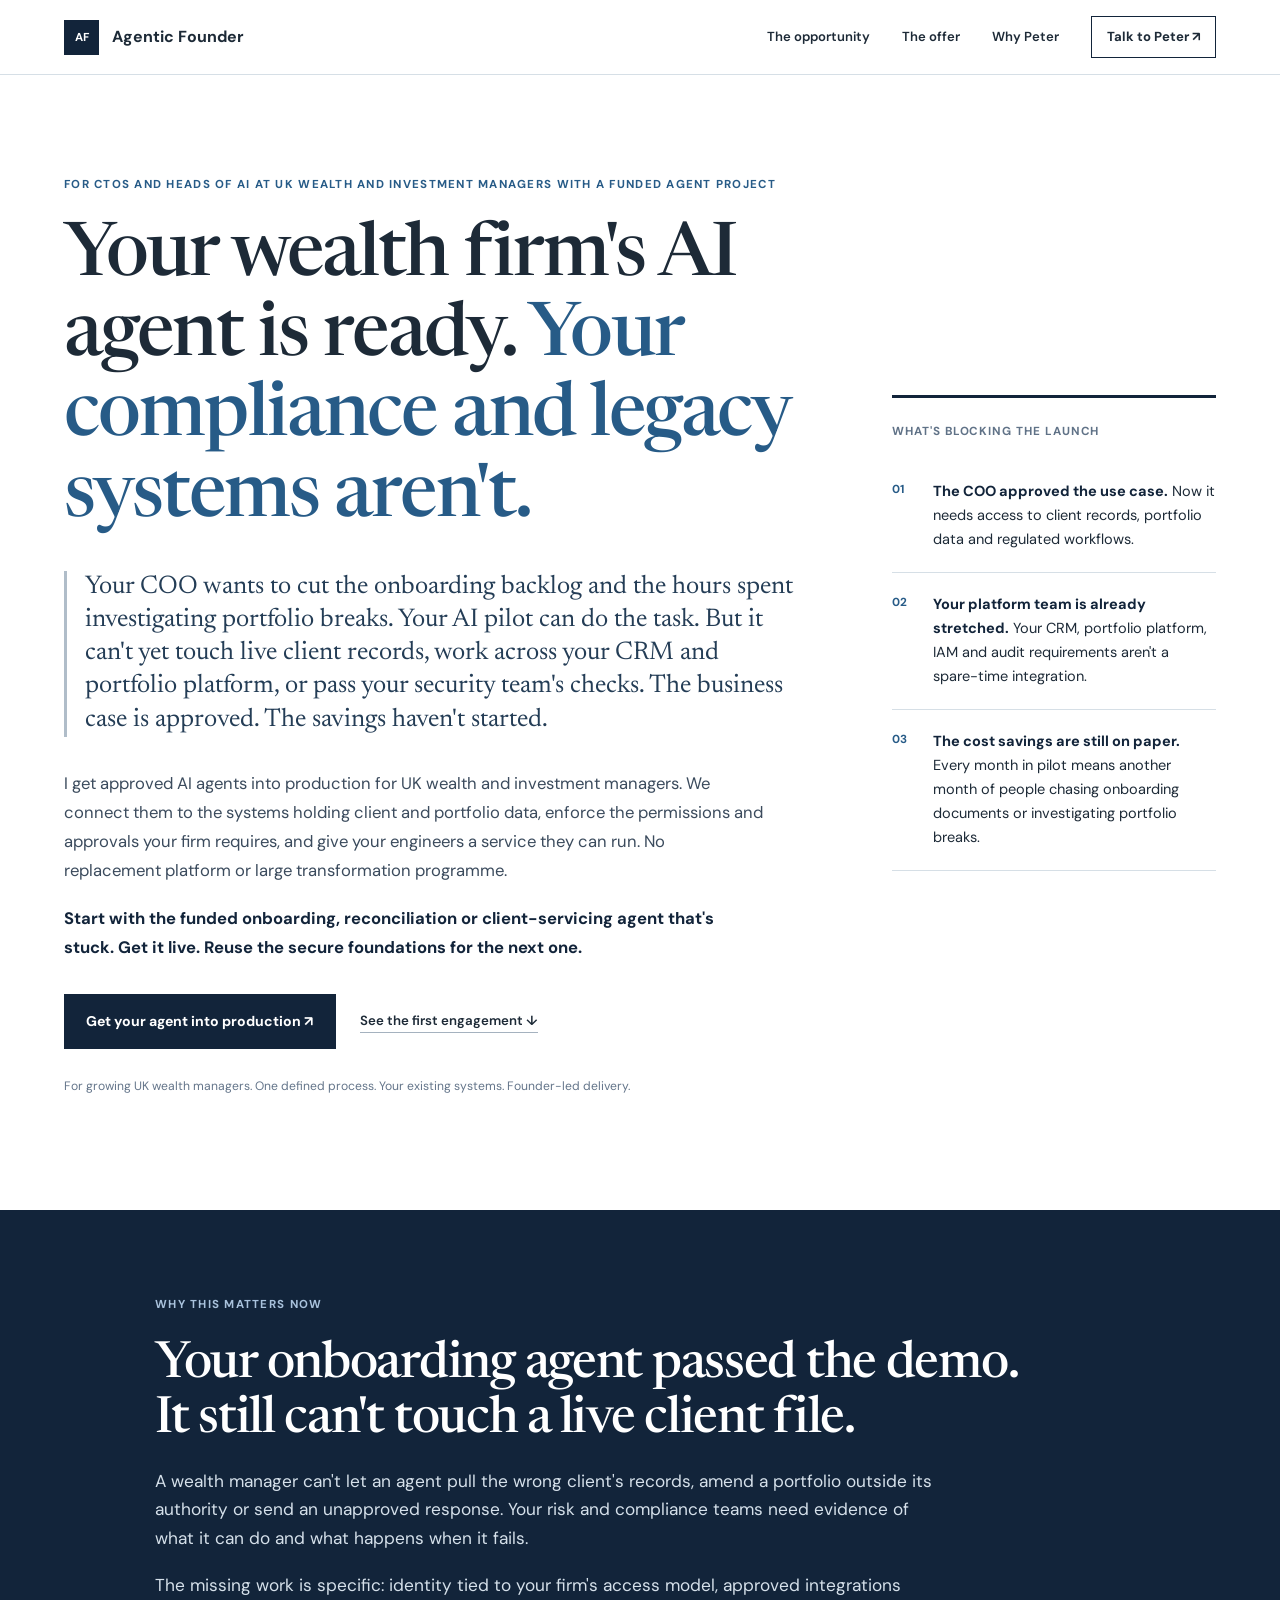
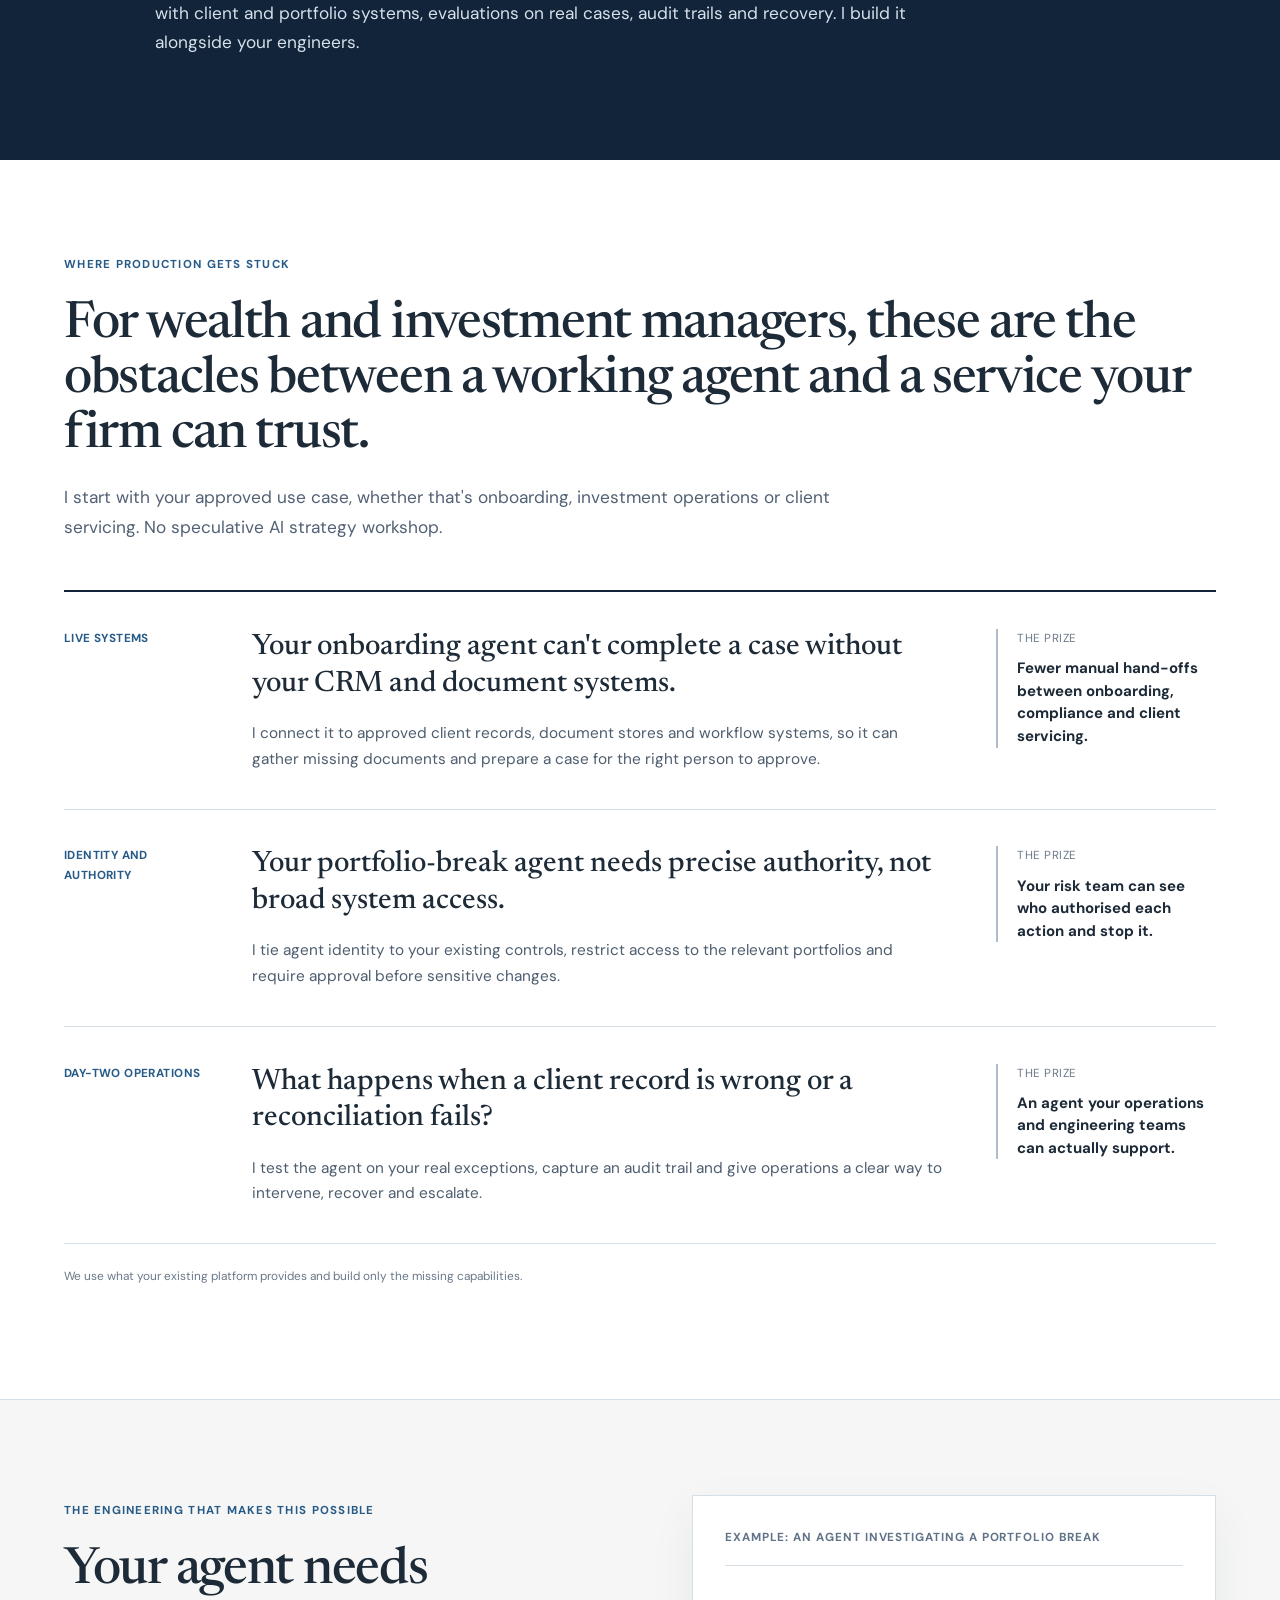
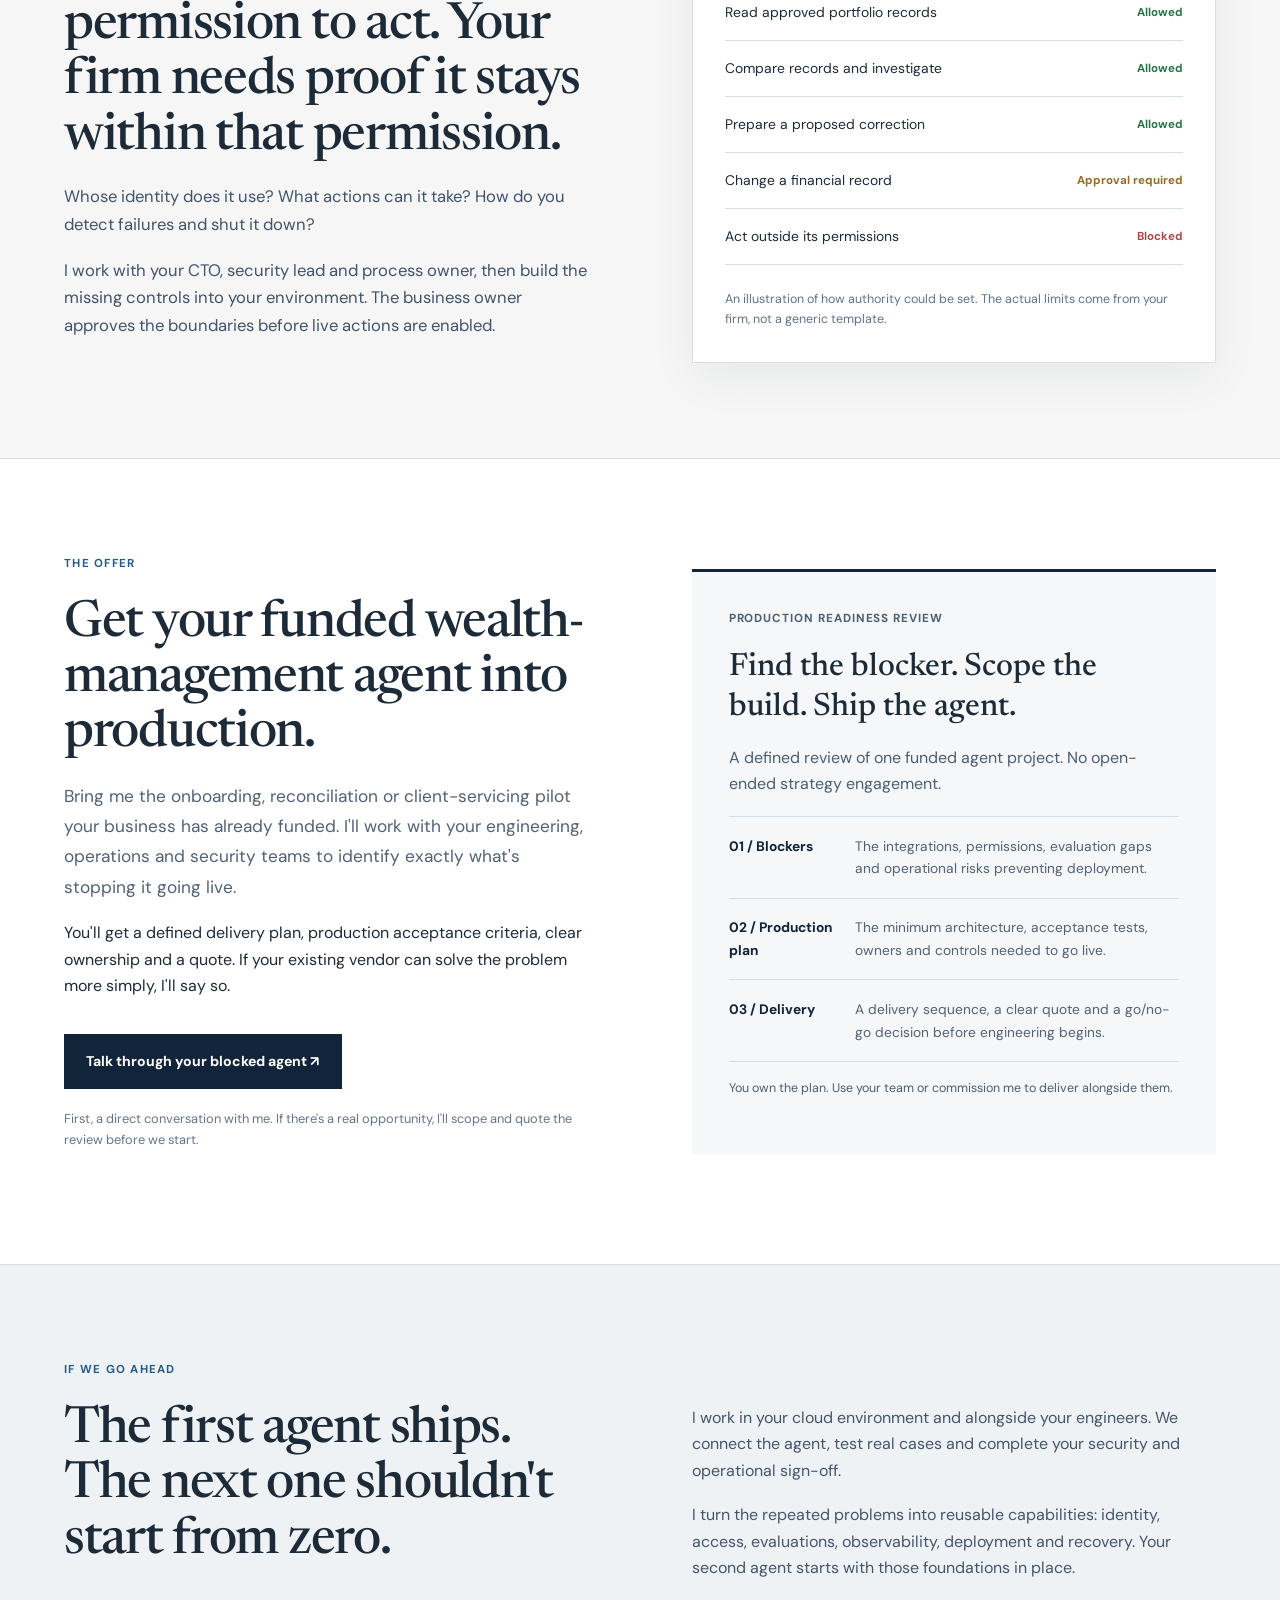
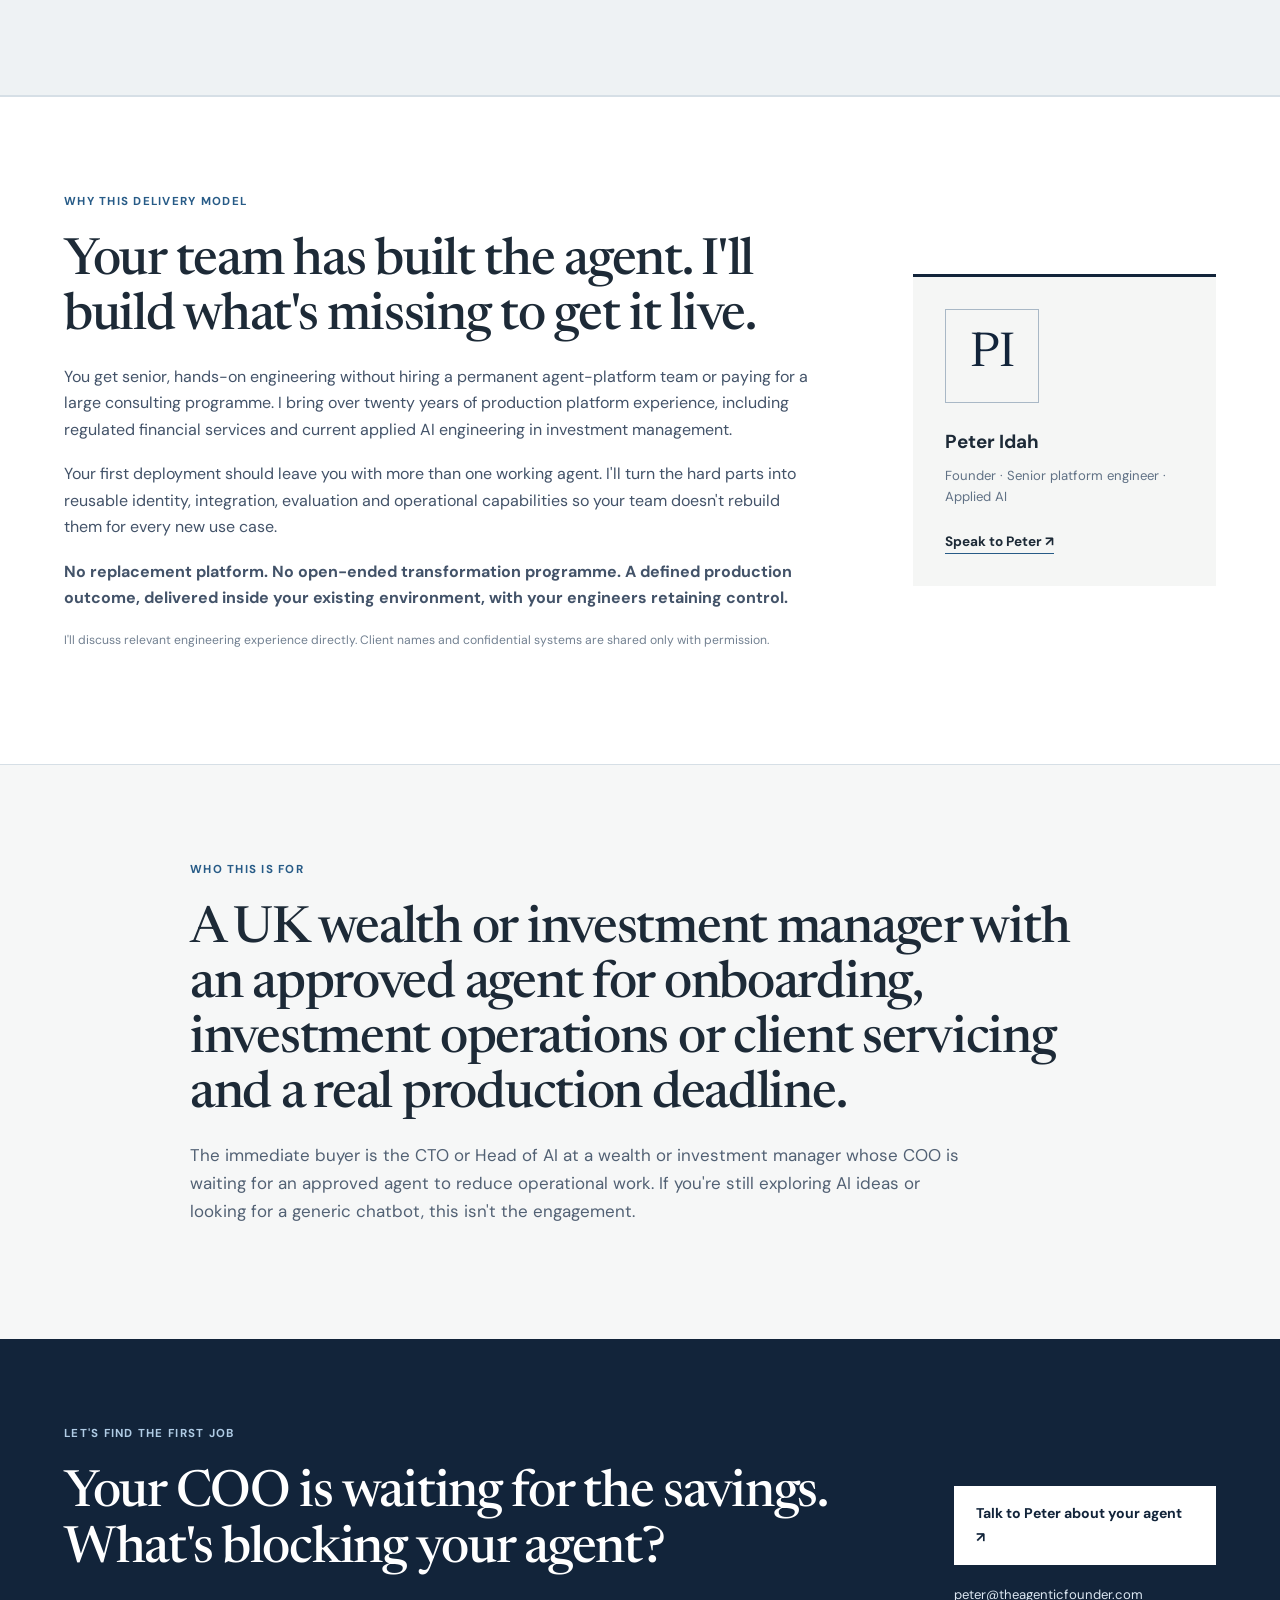
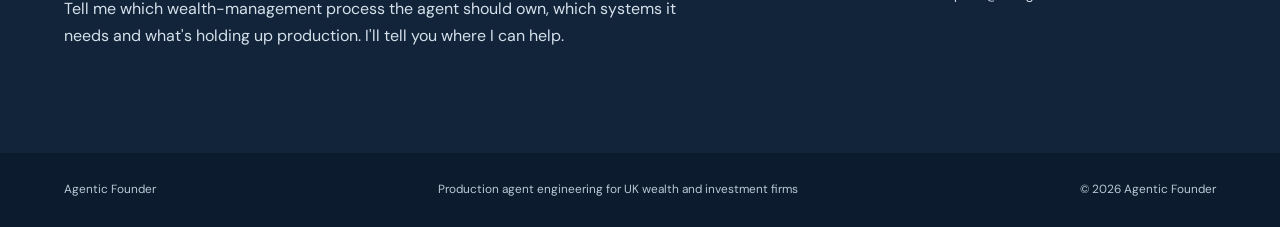
==== index.html @ 76b23b01 "Make production agent offer unmistakably specific to UK wealth and investment managers" ====
<!doctype html>
<html lang="en-GB"><head><meta charset="utf-8"><meta name="viewport" content="width=device-width,initial-scale=1">
<title>Agentic Founder | Get your funded AI agent into production</title>
<meta name="description" content="For UK wealth and investment firms with an approved AI agent project stuck before production. Founder-led engineering to ship it securely.">
<meta name="theme-color" content="#102236"><link rel="canonical" href="https://theagenticfounder.com/">
<link rel="preconnect" href="https://fonts.googleapis.com"><link rel="preconnect" href="https://fonts.gstatic.com" crossorigin><link href="https://fonts.googleapis.com/css2?family=DM+Sans:wght@400;500;600;700&family=Newsreader:opsz,wght@6..72,450;6..72,550&display=swap" rel="stylesheet"><link rel="stylesheet" href="style.css">
<script type="application/ld+json">{"@context":"https://schema.org","@type":"ProfessionalService","name":"Agentic Founder","url":"https://theagenticfounder.com/","founder":{"@type":"Person","name":"Peter Idah"},"areaServed":"United Kingdom","email":"peter@theagenticfounder.com"}</script></head>
<body><a class="skip" href="#main">Skip to content</a>
<nav class="nav" id="nav"><div class="wrap nav-inner"><a class="brand" href="#home"><span class="brand-mark">AF</span>Agentic Founder</a><div class="nav-links"><a href="#the-work">The opportunity</a><a href="#offer">The offer</a><a href="#why-me">Why Peter</a></div><a class="nav-cta" href="mailto:peter@theagenticfounder.com?subject=Agentic%20Founder%20-%20production%20agent%20conversation">Talk to Peter ↗</a><button class="nav-toggle" aria-label="Open menu" aria-expanded="false"><span></span><span></span><span></span></button></div><div class="nav-mobile"><a href="#the-work">The opportunity</a><a href="#offer">The offer</a><a href="#why-me">Why Peter</a><a href="mailto:peter@theagenticfounder.com?subject=Production%20agent%20conversation">Talk to Peter</a></div></nav>
<main id="main">
<section class="hero" id="home"><div class="wrap hero-layout"><div class="hero-copy"><p class="eyebrow">For CTOs and Heads of AI at UK wealth and investment managers with a funded agent project</p><h1>Your wealth firm's AI agent is ready. <em>Your compliance and legacy systems aren't.</em></h1><p class="hero-quote">Your COO wants to cut the onboarding backlog and the hours spent investigating portfolio breaks. Your AI pilot can do the task. But it can't yet touch live client records, work across your CRM and portfolio platform, or pass your security team's checks. The business case is approved. The savings haven't started.</p><p class="lead">I get approved AI agents into production for UK wealth and investment managers. We connect them to the systems holding client and portfolio data, enforce the permissions and approvals your firm requires, and give your engineers a service they can run. No replacement platform or large transformation programme.</p><p class="lead"><strong>Start with the funded onboarding, reconciliation or client-servicing agent that's stuck. Get it live. Reuse the secure foundations for the next one.</strong></p><div class="actions"><a class="button" href="mailto:peter@theagenticfounder.com?subject=Our%20agent%20is%20stuck%20before%20production&body=Our%20firm%3A%0D%0A%0D%0AOur%20approved%20agent%20use%20case%3A%0D%0A%0D%0AWhat%20we%20have%20already%20tried%3A%0D%0A">Get your agent into production ↗</a><a class="text-link" href="#offer">See the first engagement ↓</a></div><p class="hero-note">For growing UK wealth managers. One defined process. Your existing systems. Founder-led delivery.</p></div><aside class="hero-proof"><p class="proof-label">What's blocking the launch</p><div class="proof-item"><span>01</span><p><strong>The COO approved the use case.</strong> Now it needs access to client records, portfolio data and regulated workflows.</p></div><div class="proof-item"><span>02</span><p><strong>Your platform team is already stretched.</strong> Your CRM, portfolio platform, IAM and audit requirements aren't a spare-time integration.</p></div><div class="proof-item"><span>03</span><p><strong>The cost savings are still on paper.</strong> Every month in pilot means another month of people chasing onboarding documents or investigating portfolio breaks.</p></div></aside></div></section>
<section class="trigger"><div class="wrap trigger-inner"><p class="eyebrow">Why this matters now</p><h2>Your onboarding agent passed the demo. It still can't touch a live client file.</h2><p>A wealth manager can't let an agent pull the wrong client's records, amend a portfolio outside its authority or send an unapproved response. Your risk and compliance teams need evidence of what it can do and what happens when it fails.</p><p>The missing work is specific: identity tied to your firm's access model, approved integrations with client and portfolio systems, evaluations on real cases, audit trails and recovery. I build it alongside your engineers.</p></div></section>
<section class="section work" id="the-work"><div class="wrap"><p class="eyebrow">Where production gets stuck</p><h2>For wealth and investment managers, these are the obstacles between a working agent and a service your firm can trust.</h2><p class="section-lead">I start with your approved use case, whether that's onboarding, investment operations or client servicing. No speculative AI strategy workshop.</p><div class="work-list"><article class="work-item"><div class="work-number">Live systems</div><div><h3>Your onboarding agent can't complete a case without your CRM and document systems.</h3><p>I connect it to approved client records, document stores and workflow systems, so it can gather missing documents and prepare a case for the right person to approve.</p></div><div class="work-outcome">The prize<strong>Fewer manual hand-offs between onboarding, compliance and client servicing.</strong></div></article><article class="work-item"><div class="work-number">Identity and authority</div><div><h3>Your portfolio-break agent needs precise authority, not broad system access.</h3><p>I tie agent identity to your existing controls, restrict access to the relevant portfolios and require approval before sensitive changes.</p></div><div class="work-outcome">The prize<strong>Your risk team can see who authorised each action and stop it.</strong></div></article><article class="work-item"><div class="work-number">Day-two operations</div><div><h3>What happens when a client record is wrong or a reconciliation fails?</h3><p>I test the agent on your real exceptions, capture an audit trail and give operations a clear way to intervene, recover and escalate.</p></div><div class="work-outcome">The prize<strong>An agent your operations and engineering teams can actually support.</strong></div></article></div><p class="illustration">We use what your existing platform provides and build only the missing capabilities.</p></div></section>
<section class="section boundary"><div class="wrap boundary-layout"><div><p class="eyebrow">The engineering that makes this possible</p><h2>Your agent needs permission to act. Your firm needs proof it stays within that permission.</h2><p>Whose identity does it use? What actions can it take? How do you detect failures and shut it down?</p><p>I work with your CTO, security lead and process owner, then build the missing controls into your environment. The business owner approves the boundaries before live actions are enabled.</p></div><div class="boundary-panel"><p class="panel-label">Example: an agent investigating a portfolio break</p><div class="permission"><span>Read approved portfolio records</span><strong class="allowed">Allowed</strong></div><div class="permission"><span>Compare records and investigate</span><strong class="allowed">Allowed</strong></div><div class="permission"><span>Prepare a proposed correction</span><strong class="allowed">Allowed</strong></div><div class="permission"><span>Change a financial record</span><strong class="review">Approval required</strong></div><div class="permission"><span>Act outside its permissions</span><strong class="blocked">Blocked</strong></div><p class="panel-foot">An illustration of how authority could be set. The actual limits come from your firm, not a generic template.</p></div></div></section>
<section class="section offer" id="offer"><div class="wrap offer-layout"><div><p class="eyebrow">The offer</p><h2>Get your funded wealth-management agent into production.</h2><p class="section-lead">Bring me the onboarding, reconciliation or client-servicing pilot your business has already funded. I'll work with your engineering, operations and security teams to identify exactly what's stopping it going live.</p><p>You'll get a defined delivery plan, production acceptance criteria, clear ownership and a quote. If your existing vendor can solve the problem more simply, I'll say so.</p><a class="button" href="mailto:peter@theagenticfounder.com?subject=Production%20Agent%20Review&body=Firm%20and%20role%3A%0D%0A%0D%0AThe%20process%20we%20want%20to%20change%3A%0D%0A%0D%0AApproximate%20monthly%20volume%20or%20time%20spent%3A%0D%0A%0D%0AWhat%20we%20have%20tried%3A%0D%0A">Talk through your blocked agent ↗</a><p class="offer-small">First, a direct conversation with me. If there's a real opportunity, I'll scope and quote the review before we start.</p></div><div class="offer-sheet"><p class="sheet-label">Production Readiness Review</p><h3>Find the blocker. Scope the build. Ship the agent.</h3><p>A defined review of one funded agent project. No open-ended strategy engagement.</p><div class="sheet-row"><strong>01 / Blockers</strong><span>The integrations, permissions, evaluation gaps and operational risks preventing deployment.</span></div><div class="sheet-row"><strong>02 / Production plan</strong><span>The minimum architecture, acceptance tests, owners and controls needed to go live.</span></div><div class="sheet-row"><strong>03 / Delivery</strong><span>A delivery sequence, a clear quote and a go/no-go decision before engineering begins.</span></div><p class="sheet-foot">You own the plan. Use your team or commission me to deliver alongside them.</p></div></div></section>
<section class="section next"><div class="wrap next-layout"><div><p class="eyebrow">If we go ahead</p><h2>The first agent ships. The next one shouldn't start from zero.</h2></div><div><p>I work in your cloud environment and alongside your engineers. We connect the agent, test real cases and complete your security and operational sign-off.</p><p>I turn the repeated problems into reusable capabilities: identity, access, evaluations, observability, deployment and recovery. Your second agent starts with those foundations in place.</p></div></div></section>
<section class="section founder" id="why-me"><div class="wrap founder-layout"><div><p class="eyebrow">Why this delivery model</p><h2>Your team has built the agent. I'll build what's missing to get it live.</h2><p>You get senior, hands-on engineering without hiring a permanent agent-platform team or paying for a large consulting programme. I bring over twenty years of production platform experience, including regulated financial services and current applied AI engineering in investment management.</p><p>Your first deployment should leave you with more than one working agent. I'll turn the hard parts into reusable identity, integration, evaluation and operational capabilities so your team doesn't rebuild them for every new use case.</p><p><strong>No replacement platform. No open-ended transformation programme. A defined production outcome, delivered inside your existing environment, with your engineers retaining control.</strong></p><p class="confidential">I'll discuss relevant engineering experience directly. Client names and confidential systems are shared only with permission.</p></div><aside class="founder-signature"><span class="monogram">PI</span><strong>Peter Idah</strong><span>Founder · Senior platform engineer · Applied AI</span><a href="mailto:peter@theagenticfounder.com?subject=Speak%20to%20Peter">Speak to Peter ↗</a></aside></div></section>
<section class="section fit"><div class="wrap fit-inner"><p class="eyebrow">Who this is for</p><h2>A UK wealth or investment manager with an approved agent for onboarding, investment operations or client servicing and a real production deadline.</h2><p>The immediate buyer is the CTO or Head of AI at a wealth or investment manager whose COO is waiting for an approved agent to reduce operational work. If you're still exploring AI ideas or looking for a generic chatbot, this isn't the engagement.</p></div></section>
<section class="contact" id="contact"><div class="wrap contact-layout"><div><p class="eyebrow">Let's find the first job</p><h2>Your COO is waiting for the savings. What's blocking your agent?</h2><p>Tell me which wealth-management process the agent should own, which systems it needs and what's holding up production. I'll tell you where I can help.</p></div><div class="contact-action"><a class="button button-light" href="mailto:peter@theagenticfounder.com?subject=Production%20agent%20delivery&body=Our%20firm%3A%0D%0A%0D%0AWhere%20our%20agent%20is%20stuck%3A%0D%0A%0D%0AWhat%20we%20have%20already%20tried%3A%0D%0A">Talk to Peter about your agent ↗</a><a class="email" href="mailto:peter@theagenticfounder.com">peter@theagenticfounder.com</a></div></div></section>
</main><footer><div class="wrap footer-inner"><span>Agentic Founder</span><span>Production agent engineering for UK wealth and investment firms</span><span>© 2026 Agentic Founder</span></div></footer><script src="script.js"></script></body></html>
---- style.css ----
:root{--navy:#12243a;--ink:#1d2a37;--muted:#526174;--line:#d6dfe6;--paper:#fff;--soft:#f5f6f5;--accent:#275b87;--serif:'Newsreader',Georgia,serif;--sans:'DM Sans',Arial,sans-serif}*{box-sizing:border-box}html{scroll-behavior:smooth;scroll-padding-top:80px}body{margin:0;color:var(--ink);font:16px/1.65 var(--sans);-webkit-font-smoothing:antialiased}a{color:inherit;text-decoration:none}p,h1,h2,h3{margin:0 0 1.15rem}h1,h2{font-family:var(--serif);font-weight:500;letter-spacing:-.025em;line-height:1.08}h1{font-size:clamp(3.1rem,5.4vw,5.7rem)}h2{font-size:clamp(2.3rem,4vw,4rem)}h3{font-size:1.3rem;line-height:1.25}.wrap{width:min(90%,1160px);margin:auto}.skip{position:absolute;left:-9999px;top:1rem;z-index:50}.skip:focus{left:1rem;background:white;padding:.5rem}.nav{position:sticky;top:0;z-index:20;background:rgba(255,255,255,.97);border-bottom:1px solid var(--line);backdrop-filter:blur(12px)}.nav-inner{height:74px;display:flex;align-items:center;gap:2rem}.brand{font-weight:700;display:flex;align-items:center;gap:.8rem;white-space:nowrap}.brand-mark{background:var(--navy);color:white;width:35px;height:35px;display:grid;place-items:center;font-size:.72rem}.nav-links{display:flex;gap:2rem;margin-left:auto;font-size:.82rem;font-weight:600}.nav-links a:hover,.text-link:hover{color:var(--accent)}.nav-cta{border:1px solid var(--navy);padding:.6rem .9rem;font-size:.82rem;font-weight:700}.nav-cta:hover{background:var(--navy);color:white}.nav-toggle,.nav-mobile{display:none}.eyebrow{font-size:.72rem;text-transform:uppercase;letter-spacing:.11em;font-weight:700;color:var(--accent);margin-bottom:1.5rem}.hero{background:#fff}.hero-layout{display:grid;grid-template-columns:minmax(0,1.55fr) minmax(275px,.65fr);gap:7%;align-items:center;padding-top:100px;padding-bottom:95px}.hero h1{max-width:790px}.hero h1 em{color:var(--accent);font-style:normal}.hero-quote{font-family:var(--serif);font-size:clamp(1.35rem,2.1vw,1.85rem);line-height:1.3;color:#243d56;border-left:3px solid #b0bdc9;padding-left:1.1rem;margin:2rem 0}.lead{font-size:1.04rem;line-height:1.75;color:#3b4b5d;max-width:700px}.actions{display:flex;align-items:center;flex-wrap:wrap;gap:1.5rem;margin-top:2rem}.button{display:inline-flex;align-items:center;justify-content:center;background:var(--navy);color:white;padding:1rem 1.4rem;min-height:51px;font-weight:700;font-size:.88rem}.button:hover{background:#2b527a}.text-link{font-size:.83rem;font-weight:600;border-bottom:1px solid #a5b2bf}.hero-note{font-size:.76rem;color:#64758a;margin-top:1.7rem}.hero-proof{border-top:3px solid var(--navy);padding:1.5rem 0}.proof-label,.panel-label,.sheet-label{font-size:.73rem;text-transform:uppercase;letter-spacing:.08em;font-weight:700;color:#607287}.proof-item{display:grid;grid-template-columns:25px 1fr;gap:1rem;border-bottom:1px solid var(--line);padding:1.25rem 0}.proof-item span{font-size:.73rem;font-weight:700;color:var(--accent)}.proof-item p{margin:0;font-size:.91rem}.proof-item strong{color:var(--navy)}.trigger{background:var(--navy);color:white;padding:70px 0}.trigger-inner{max-width:970px}.trigger .eyebrow{color:#a9c2dc}.trigger h2{max-width:860px}.trigger p:not(.eyebrow){font-size:1.08rem;color:#d5e0ea;max-width:780px}.section{padding:95px 0}.section-lead{font-size:1.08rem;color:var(--muted);max-width:770px;line-height:1.75}.work-list{margin-top:3rem;border-top:2px solid var(--navy)}.work-item{display:grid;grid-template-columns:160px minmax(0,1fr) 220px;gap:3rem;padding:2.3rem 0;border-bottom:1px solid var(--line);align-items:start}.work-number{font-size:.73rem;color:var(--accent);font-weight:700;letter-spacing:.035em;text-transform:uppercase}.work-item h3{font-family:var(--serif);font-size:clamp(1.5rem,2.3vw,2.05rem);font-weight:500}.work-item p{color:#4e5e6f;font-size:.96rem;margin:0}.work-outcome{border-left:2px solid #afbdcb;padding-left:1.2rem;font-size:.73rem;color:#6a7889;text-transform:uppercase;letter-spacing:.045em}.work-outcome strong{display:block;margin-top:.55rem;font-size:.94rem;line-height:1.5;color:var(--ink);text-transform:none;letter-spacing:0}.illustration{font-size:.74rem;color:#6a7889;margin-top:1.4rem}.boundary{background:var(--soft);border-block:1px solid var(--line)}.boundary-layout,.offer-layout,.founder-layout,.contact-layout{display:grid;grid-template-columns:1fr 1fr;gap:9%;align-items:center}.boundary-layout>div:first-child p:not(.eyebrow){font-size:1.04rem;color:#435369}.boundary-panel{background:white;border:1px solid var(--line);padding:2rem;box-shadow:0 16px 45px rgba(18,36,58,.055)}.panel-label{border-bottom:1px solid var(--line);padding-bottom:1.1rem}.permission{display:flex;justify-content:space-between;align-items:center;gap:1rem;padding:1rem 0;border-bottom:1px solid var(--line);font-size:.87rem}.permission strong{font-size:.72rem;white-space:nowrap}.allowed{color:#23734b}.review{color:#926c23}.blocked{color:#a44c4c}.panel-foot{font-size:.78rem;color:#627387;margin:1.5rem 0 0}.offer-sheet{background:#f5f7f8;border-top:3px solid var(--navy);padding:2.3rem}.offer-sheet h3{font-family:var(--serif);font-size:2rem;font-weight:500}.offer-sheet>p{color:#4c5e71}.sheet-row{display:grid;grid-template-columns:110px 1fr;gap:1rem;padding:1.1rem 0;border-top:1px solid var(--line);font-size:.86rem}.sheet-row strong{color:var(--navy)}.sheet-row span{color:#526174}.sheet-foot{border-top:1px solid var(--line);padding-top:1rem;font-size:.78rem}.offer .button{margin-top:1rem}.founder{border-top:1px solid var(--line)}.founder-layout{grid-template-columns:1.6fr .65fr}.founder-layout p:not(.eyebrow){color:#435369;max-width:750px}.founder-note{font-weight:600!important;color:var(--ink)!important}.confidential{font-size:.76rem!important;color:#728091!important}.founder-signature{border-top:3px solid var(--navy);background:var(--soft);padding:2rem;display:flex;flex-direction:column;align-items:flex-start;gap:.45rem}.monogram{font-family:var(--serif);font-size:3rem;display:grid;place-items:center;width:94px;height:94px;border:1px solid #a9b8c6;color:var(--navy);margin-bottom:1rem}.founder-signature strong{font-size:1.18rem}.founder-signature span:not(.monogram){font-size:.82rem;color:#607185}.founder-signature a{margin-top:1rem;border-bottom:1px solid var(--accent);font-weight:700;font-size:.85rem}.contact{background:var(--navy);color:white;padding:85px 0}.contact .eyebrow{color:#b0cce5}.contact h2{max-width:780px}.contact p:not(.eyebrow){color:#d5e0ea;max-width:640px}.contact-layout{grid-template-columns:1.5fr .5fr}.contact-layout>div:last-child{display:flex;flex-direction:column;gap:1.2rem;align-items:flex-start}.button-light{background:white;color:var(--navy)}.button-light:hover{background:#dce8f1}.email{font-size:.82rem;color:#dce7f2}footer{background:#0c1b2d;color:#bac9d8}.footer-inner{display:flex;justify-content:space-between;gap:1rem;flex-wrap:wrap;padding:1.7rem 0;font-size:.74rem}@media(max-width:980px){.nav-links{gap:1rem}.hero-layout{gap:3rem}.work-item{grid-template-columns:125px 1fr;gap:1.5rem}.work-outcome{grid-column:2}.boundary-layout,.offer-layout,.founder-layout{gap:4%}}@media(max-width:720px){.nav-inner{height:65px}.nav-links,.nav-cta{display:none}.nav-toggle{display:flex;margin-left:auto;border:0;background:none;flex-direction:column;gap:5px;padding:12px;cursor:pointer}.nav-toggle span{width:22px;height:2px;background:var(--navy)}.nav-mobile{display:none;padding:1rem 5%;border-top:1px solid var(--line);background:white}.nav-mobile.open{display:flex;flex-direction:column;gap:1rem}.nav-mobile a{font-weight:600;font-size:.91rem}.hero-layout,.boundary-layout,.offer-layout,.founder-layout,.contact-layout{grid-template-columns:1fr}.hero-layout{padding-top:55px;padding-bottom:55px;gap:2rem}.hero h1{font-size:clamp(2.85rem,10vw,4.4rem)}.hero-proof{padding:1.2rem 1.4rem;background:var(--soft)}.section{padding:65px 0}.trigger{padding:60px 0}.work-item{grid-template-columns:1fr;gap:.8rem;padding:1.8rem 0}.work-outcome{grid-column:1;margin-top:.4rem}.boundary-panel,.offer-sheet{padding:1.4rem}.founder-signature{max-width:360px}.contact{padding:65px 0}.contact-layout{gap:2rem}.footer-inner{flex-direction:column;gap:.3rem}.actions{align-items:flex-start;flex-direction:column}.button{width:100%;text-align:center}}@media(prefers-reduced-motion:reduce){html{scroll-behavior:auto}}
/* Focused offer: proof before promises, stronger hierarchy and a single next step */
.hero-layout{grid-template-columns:minmax(0,1.5fr) minmax(280px,.65fr);align-items:center}.hero h1{font-size:clamp(3.4rem,5.8vw,6.1rem)}.hero-quote{font-size:clamp(1.3rem,2vw,1.7rem)}.hero-copy .lead strong{color:var(--navy)}.trigger{padding:85px 0}.trigger h2{max-width:900px}.work-item{grid-template-columns:140px minmax(0,1fr) 220px}.work-outcome{border-left:2px solid #afbdcb}.offer-small{font-size:.8rem;color:#65758a;margin-top:1.2rem}.next{background:#eef2f4;border-block:1px solid var(--line)}.next-layout{display:grid;grid-template-columns:1fr 1fr;gap:9%}.next-layout>div:last-child{padding-top:2.8rem;color:#45556a}.fit{background:#f6f7f7;border-top:1px solid var(--line)}.fit-inner{max-width:900px}.fit-inner p:last-child{font-size:1.06rem;color:#526174;max-width:790px}.contact-action{display:flex;flex-direction:column;gap:1rem;align-items:flex-start}.nav.mobile-open .nav-mobile{display:flex;flex-direction:column;gap:1rem}@media(max-width:720px){.hero-layout,.next-layout{grid-template-columns:1fr}.hero-layout{padding-top:50px}.hero h1{font-size:clamp(3rem,10vw,4.5rem)}.next-layout>div:last-child{padding-top:0}.work-item{grid-template-columns:1fr}.nav.mobile-open .nav-mobile{display:flex}}
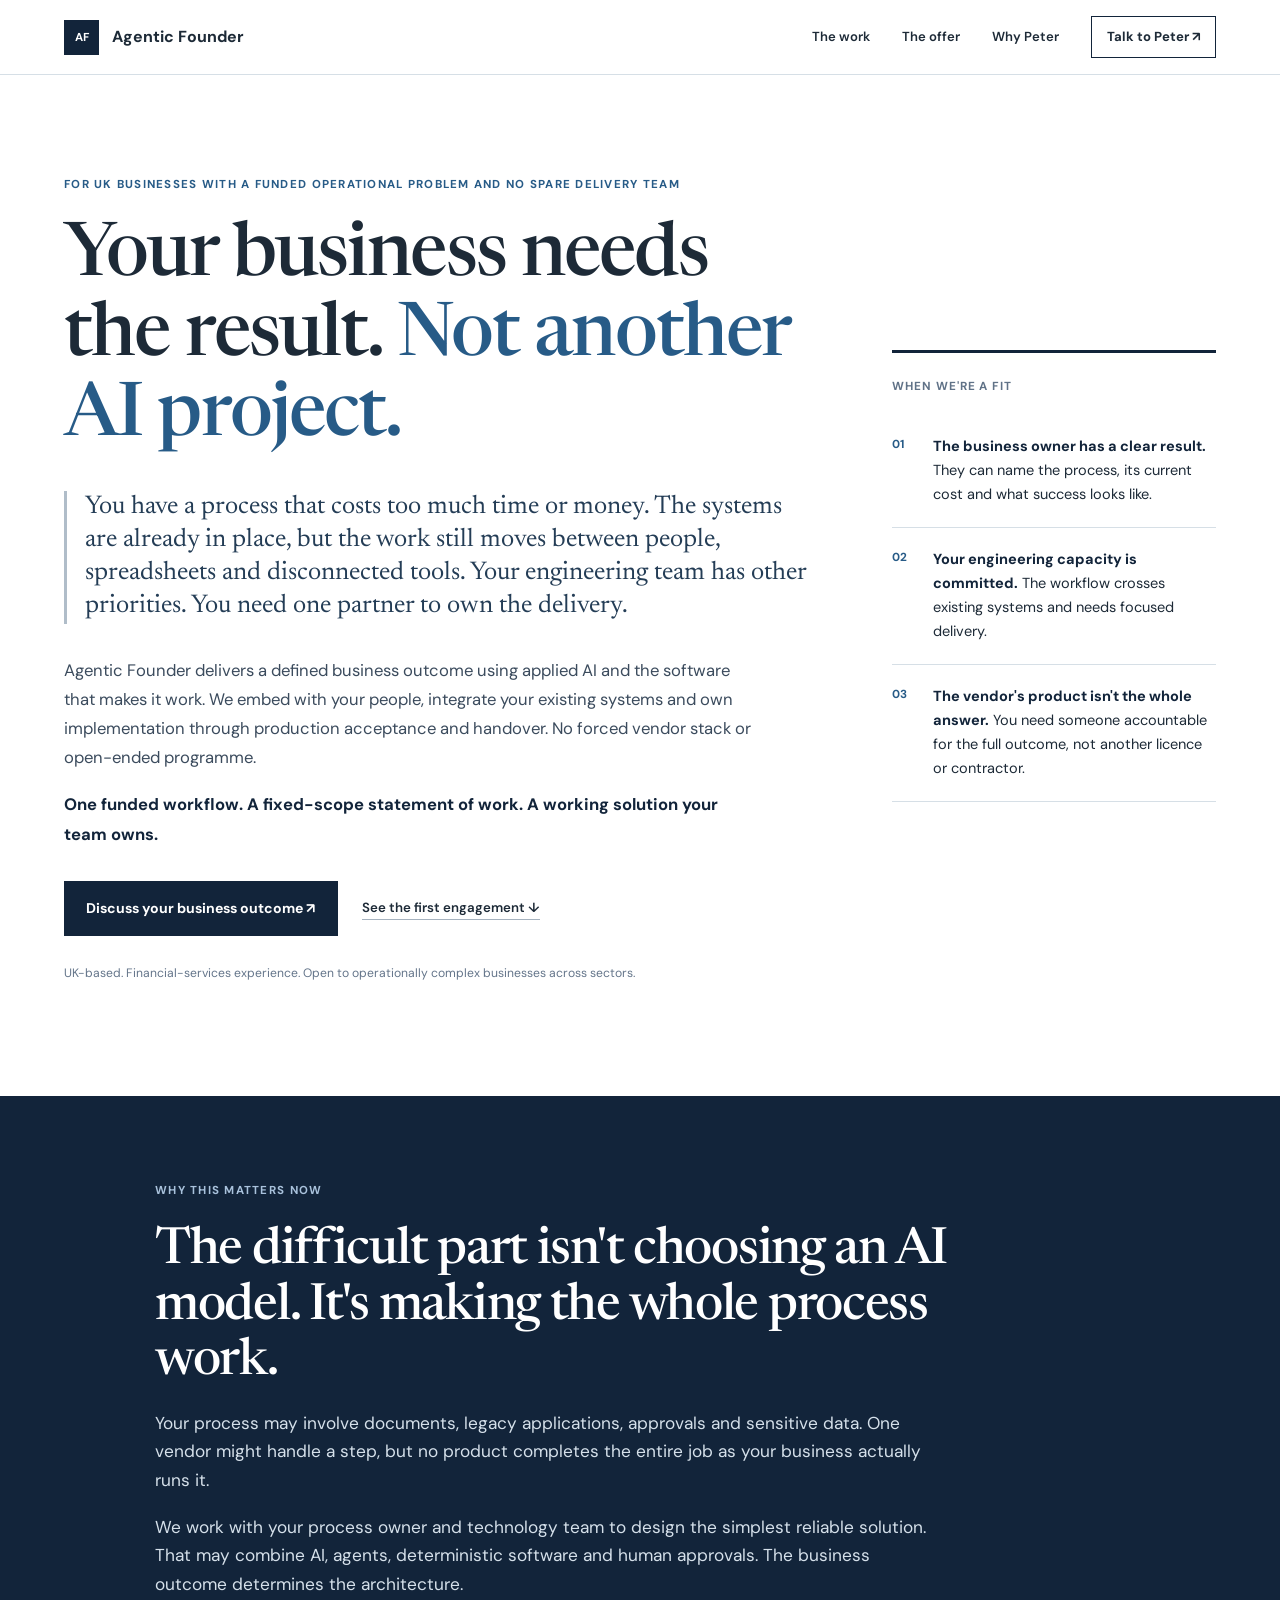
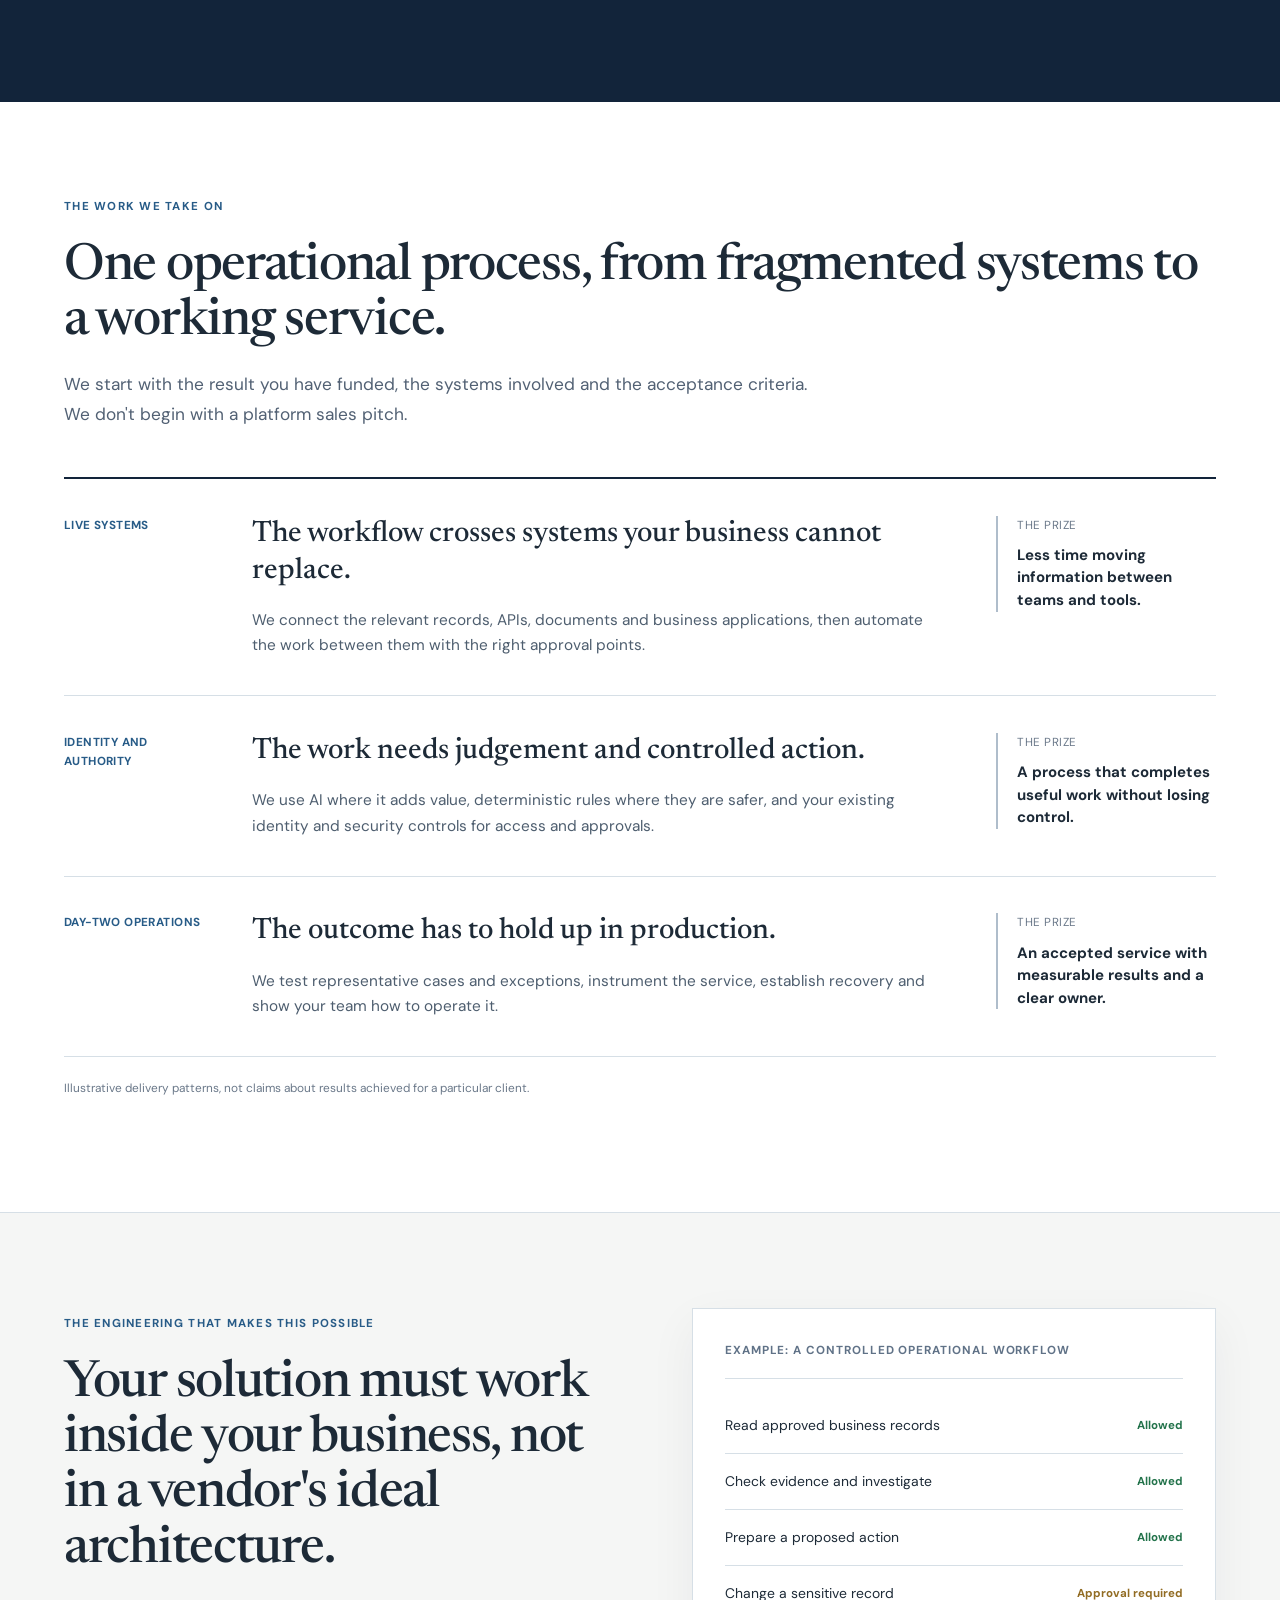
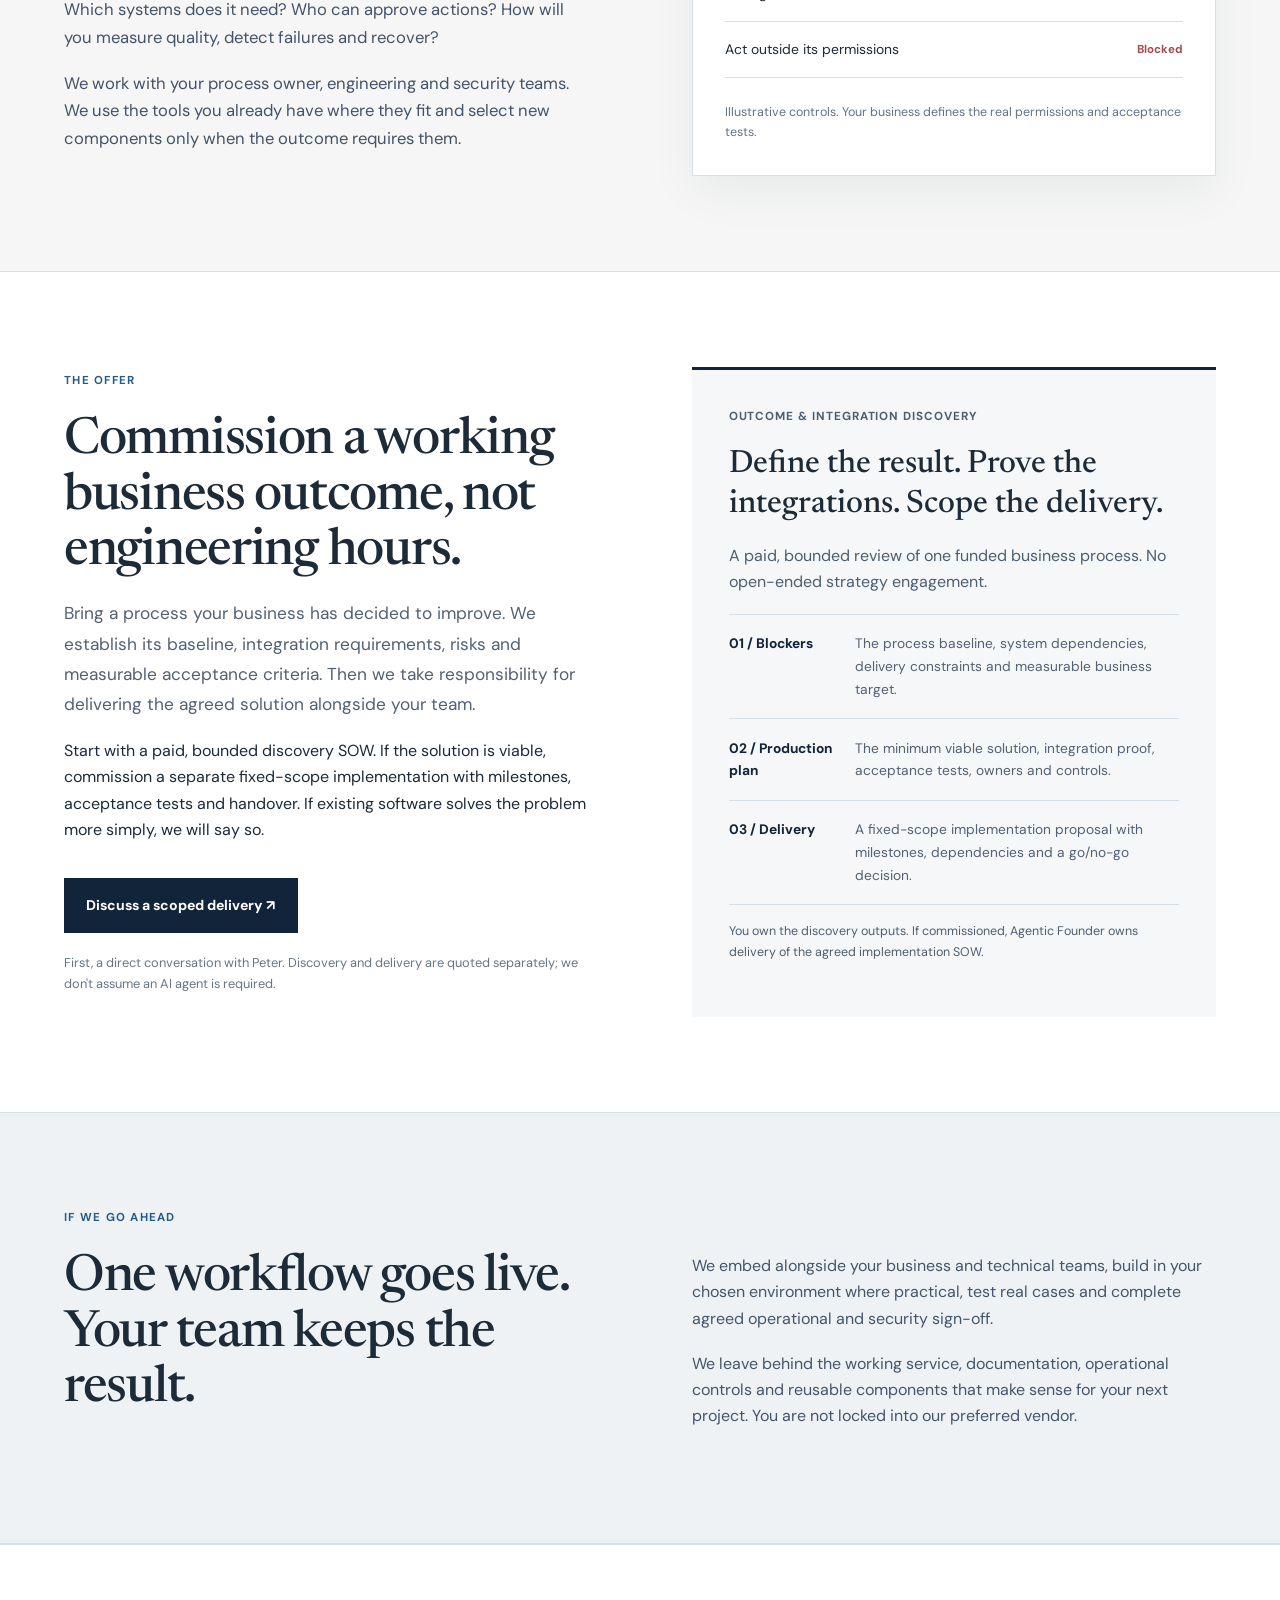
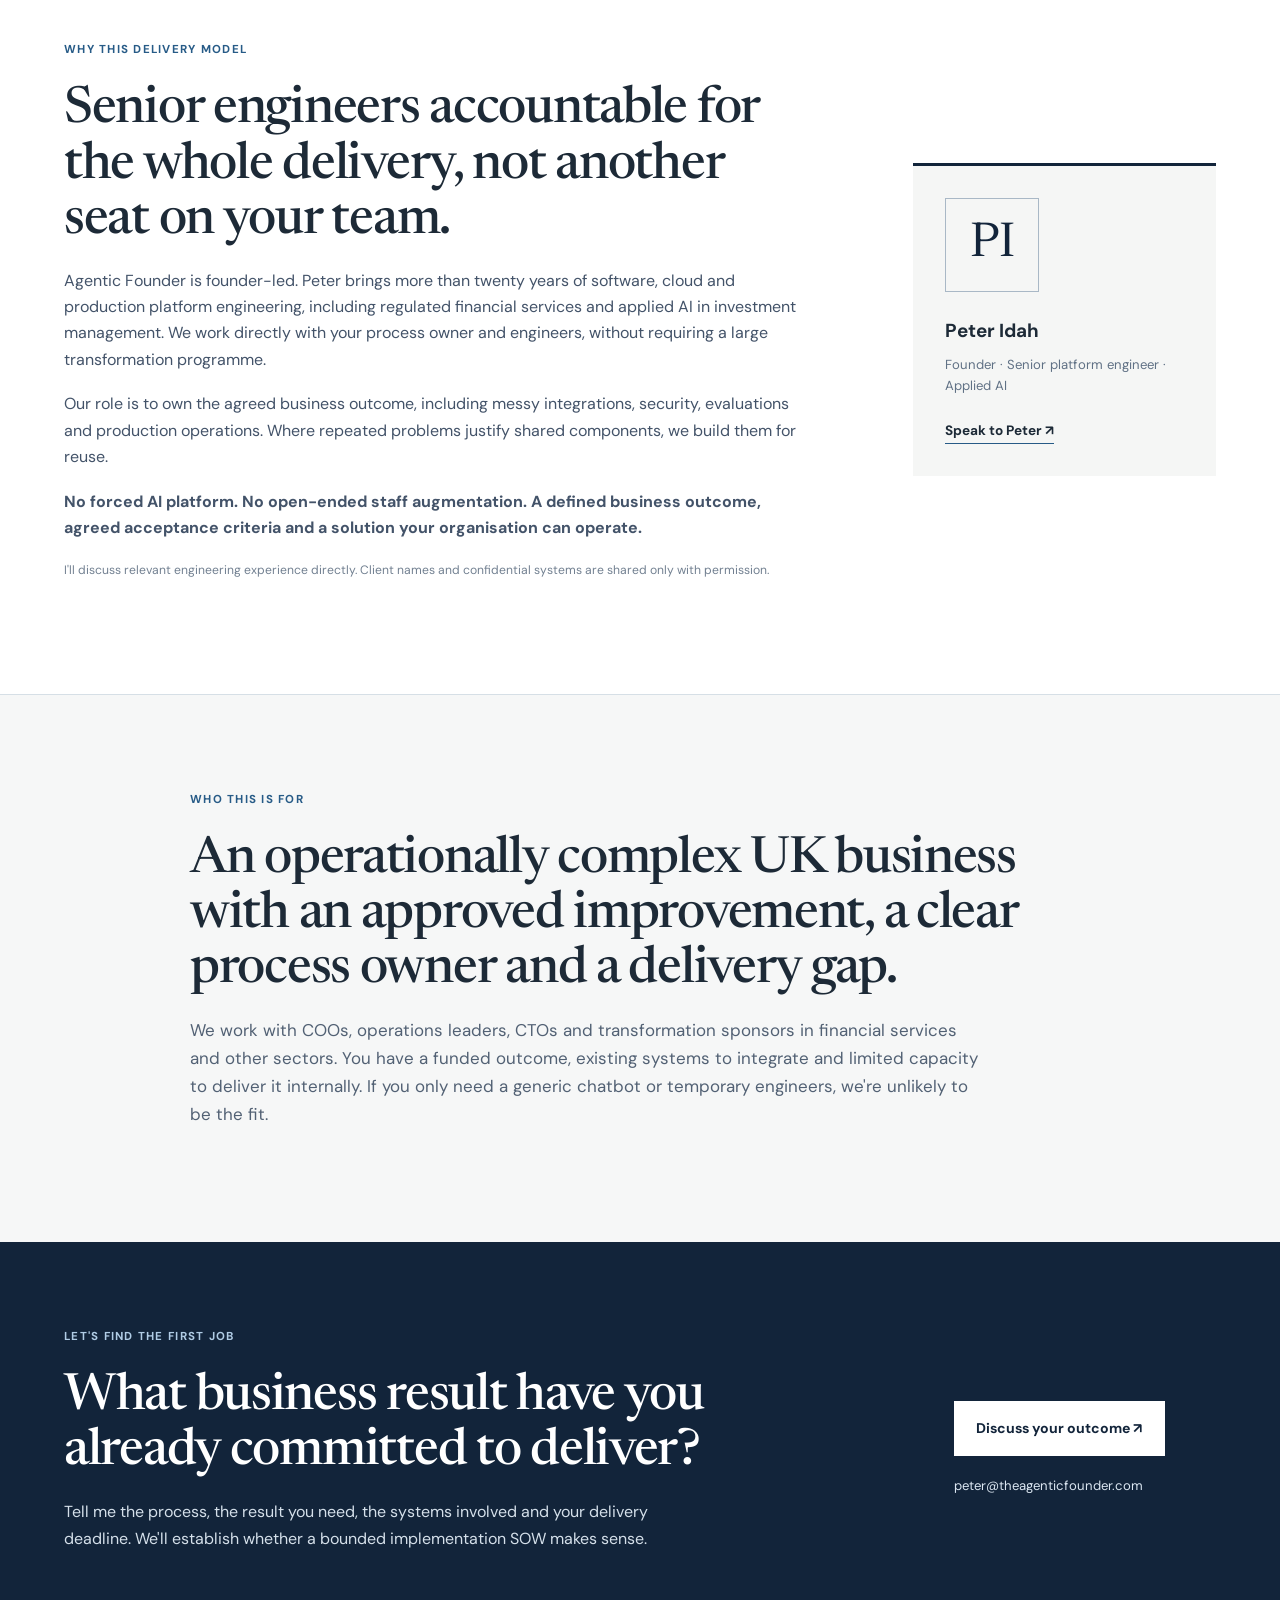
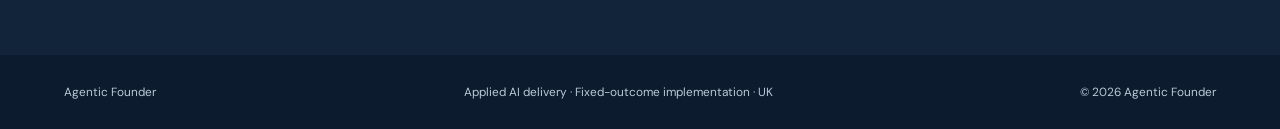
==== commit 74929e61: "Reposition Agentic Founder around fixed-outcome applied AI delivery SOW" ====
--- a/index.html
+++ b/index.html
@@ -1,20 +1,20 @@
 <!doctype html>
 <html lang="en-GB"><head><meta charset="utf-8"><meta name="viewport" content="width=device-width,initial-scale=1">
-<title>Agentic Founder | Get your funded AI agent into production</title>
-<meta name="description" content="For UK wealth and investment firms with an approved AI agent project stuck before production. Founder-led engineering to ship it securely.">
+<title>Agentic Founder | Applied AI delivery for a defined business outcome</title>
+<meta name="description" content="Founder-led applied AI delivery for UK businesses with a funded operational outcome. Fixed-scope implementation across existing systems, from discovery to production and handover.">
 <meta name="theme-color" content="#102236"><link rel="canonical" href="https://theagenticfounder.com/">
 <link rel="preconnect" href="https://fonts.googleapis.com"><link rel="preconnect" href="https://fonts.gstatic.com" crossorigin><link href="https://fonts.googleapis.com/css2?family=DM+Sans:wght@400;500;600;700&family=Newsreader:opsz,wght@6..72,450;6..72,550&display=swap" rel="stylesheet"><link rel="stylesheet" href="style.css">
 <script type="application/ld+json">{"@context":"https://schema.org","@type":"ProfessionalService","name":"Agentic Founder","url":"https://theagenticfounder.com/","founder":{"@type":"Person","name":"Peter Idah"},"areaServed":"United Kingdom","email":"peter@theagenticfounder.com"}</script></head>
 <body><a class="skip" href="#main">Skip to content</a>
-<nav class="nav" id="nav"><div class="wrap nav-inner"><a class="brand" href="#home"><span class="brand-mark">AF</span>Agentic Founder</a><div class="nav-links"><a href="#the-work">The opportunity</a><a href="#offer">The offer</a><a href="#why-me">Why Peter</a></div><a class="nav-cta" href="mailto:peter@theagenticfounder.com?subject=Agentic%20Founder%20-%20production%20agent%20conversation">Talk to Peter ↗</a><button class="nav-toggle" aria-label="Open menu" aria-expanded="false"><span></span><span></span><span></span></button></div><div class="nav-mobile"><a href="#the-work">The opportunity</a><a href="#offer">The offer</a><a href="#why-me">Why Peter</a><a href="mailto:peter@theagenticfounder.com?subject=Production%20agent%20conversation">Talk to Peter</a></div></nav>
+<nav class="nav" id="nav"><div class="wrap nav-inner"><a class="brand" href="#home"><span class="brand-mark">AF</span>Agentic Founder</a><div class="nav-links"><a href="#the-work">The work</a><a href="#offer">The offer</a><a href="#why-me">Why Peter</a></div><a class="nav-cta" href="mailto:peter@theagenticfounder.com?subject=Agentic%20Founder%20-%20production%20agent%20conversation">Talk to Peter ↗</a><button class="nav-toggle" aria-label="Open menu" aria-expanded="false"><span></span><span></span><span></span></button></div><div class="nav-mobile"><a href="#the-work">The opportunity</a><a href="#offer">The offer</a><a href="#why-me">Why Peter</a><a href="mailto:peter@theagenticfounder.com?subject=Business%20outcome%20conversation">Talk to Peter</a></div></nav>
 <main id="main">
-<section class="hero" id="home"><div class="wrap hero-layout"><div class="hero-copy"><p class="eyebrow">For CTOs and Heads of AI at UK wealth and investment managers with a funded agent project</p><h1>Your wealth firm's AI agent is ready. <em>Your compliance and legacy systems aren't.</em></h1><p class="hero-quote">Your COO wants to cut the onboarding backlog and the hours spent investigating portfolio breaks. Your AI pilot can do the task. But it can't yet touch live client records, work across your CRM and portfolio platform, or pass your security team's checks. The business case is approved. The savings haven't started.</p><p class="lead">I get approved AI agents into production for UK wealth and investment managers. We connect them to the systems holding client and portfolio data, enforce the permissions and approvals your firm requires, and give your engineers a service they can run. No replacement platform or large transformation programme.</p><p class="lead"><strong>Start with the funded onboarding, reconciliation or client-servicing agent that's stuck. Get it live. Reuse the secure foundations for the next one.</strong></p><div class="actions"><a class="button" href="mailto:peter@theagenticfounder.com?subject=Our%20agent%20is%20stuck%20before%20production&body=Our%20firm%3A%0D%0A%0D%0AOur%20approved%20agent%20use%20case%3A%0D%0A%0D%0AWhat%20we%20have%20already%20tried%3A%0D%0A">Get your agent into production ↗</a><a class="text-link" href="#offer">See the first engagement ↓</a></div><p class="hero-note">For growing UK wealth managers. One defined process. Your existing systems. Founder-led delivery.</p></div><aside class="hero-proof"><p class="proof-label">What's blocking the launch</p><div class="proof-item"><span>01</span><p><strong>The COO approved the use case.</strong> Now it needs access to client records, portfolio data and regulated workflows.</p></div><div class="proof-item"><span>02</span><p><strong>Your platform team is already stretched.</strong> Your CRM, portfolio platform, IAM and audit requirements aren't a spare-time integration.</p></div><div class="proof-item"><span>03</span><p><strong>The cost savings are still on paper.</strong> Every month in pilot means another month of people chasing onboarding documents or investigating portfolio breaks.</p></div></aside></div></section>
-<section class="trigger"><div class="wrap trigger-inner"><p class="eyebrow">Why this matters now</p><h2>Your onboarding agent passed the demo. It still can't touch a live client file.</h2><p>A wealth manager can't let an agent pull the wrong client's records, amend a portfolio outside its authority or send an unapproved response. Your risk and compliance teams need evidence of what it can do and what happens when it fails.</p><p>The missing work is specific: identity tied to your firm's access model, approved integrations with client and portfolio systems, evaluations on real cases, audit trails and recovery. I build it alongside your engineers.</p></div></section>
-<section class="section work" id="the-work"><div class="wrap"><p class="eyebrow">Where production gets stuck</p><h2>For wealth and investment managers, these are the obstacles between a working agent and a service your firm can trust.</h2><p class="section-lead">I start with your approved use case, whether that's onboarding, investment operations or client servicing. No speculative AI strategy workshop.</p><div class="work-list"><article class="work-item"><div class="work-number">Live systems</div><div><h3>Your onboarding agent can't complete a case without your CRM and document systems.</h3><p>I connect it to approved client records, document stores and workflow systems, so it can gather missing documents and prepare a case for the right person to approve.</p></div><div class="work-outcome">The prize<strong>Fewer manual hand-offs between onboarding, compliance and client servicing.</strong></div></article><article class="work-item"><div class="work-number">Identity and authority</div><div><h3>Your portfolio-break agent needs precise authority, not broad system access.</h3><p>I tie agent identity to your existing controls, restrict access to the relevant portfolios and require approval before sensitive changes.</p></div><div class="work-outcome">The prize<strong>Your risk team can see who authorised each action and stop it.</strong></div></article><article class="work-item"><div class="work-number">Day-two operations</div><div><h3>What happens when a client record is wrong or a reconciliation fails?</h3><p>I test the agent on your real exceptions, capture an audit trail and give operations a clear way to intervene, recover and escalate.</p></div><div class="work-outcome">The prize<strong>An agent your operations and engineering teams can actually support.</strong></div></article></div><p class="illustration">We use what your existing platform provides and build only the missing capabilities.</p></div></section>
-<section class="section boundary"><div class="wrap boundary-layout"><div><p class="eyebrow">The engineering that makes this possible</p><h2>Your agent needs permission to act. Your firm needs proof it stays within that permission.</h2><p>Whose identity does it use? What actions can it take? How do you detect failures and shut it down?</p><p>I work with your CTO, security lead and process owner, then build the missing controls into your environment. The business owner approves the boundaries before live actions are enabled.</p></div><div class="boundary-panel"><p class="panel-label">Example: an agent investigating a portfolio break</p><div class="permission"><span>Read approved portfolio records</span><strong class="allowed">Allowed</strong></div><div class="permission"><span>Compare records and investigate</span><strong class="allowed">Allowed</strong></div><div class="permission"><span>Prepare a proposed correction</span><strong class="allowed">Allowed</strong></div><div class="permission"><span>Change a financial record</span><strong class="review">Approval required</strong></div><div class="permission"><span>Act outside its permissions</span><strong class="blocked">Blocked</strong></div><p class="panel-foot">An illustration of how authority could be set. The actual limits come from your firm, not a generic template.</p></div></div></section>
-<section class="section offer" id="offer"><div class="wrap offer-layout"><div><p class="eyebrow">The offer</p><h2>Get your funded wealth-management agent into production.</h2><p class="section-lead">Bring me the onboarding, reconciliation or client-servicing pilot your business has already funded. I'll work with your engineering, operations and security teams to identify exactly what's stopping it going live.</p><p>You'll get a defined delivery plan, production acceptance criteria, clear ownership and a quote. If your existing vendor can solve the problem more simply, I'll say so.</p><a class="button" href="mailto:peter@theagenticfounder.com?subject=Production%20Agent%20Review&body=Firm%20and%20role%3A%0D%0A%0D%0AThe%20process%20we%20want%20to%20change%3A%0D%0A%0D%0AApproximate%20monthly%20volume%20or%20time%20spent%3A%0D%0A%0D%0AWhat%20we%20have%20tried%3A%0D%0A">Talk through your blocked agent ↗</a><p class="offer-small">First, a direct conversation with me. If there's a real opportunity, I'll scope and quote the review before we start.</p></div><div class="offer-sheet"><p class="sheet-label">Production Readiness Review</p><h3>Find the blocker. Scope the build. Ship the agent.</h3><p>A defined review of one funded agent project. No open-ended strategy engagement.</p><div class="sheet-row"><strong>01 / Blockers</strong><span>The integrations, permissions, evaluation gaps and operational risks preventing deployment.</span></div><div class="sheet-row"><strong>02 / Production plan</strong><span>The minimum architecture, acceptance tests, owners and controls needed to go live.</span></div><div class="sheet-row"><strong>03 / Delivery</strong><span>A delivery sequence, a clear quote and a go/no-go decision before engineering begins.</span></div><p class="sheet-foot">You own the plan. Use your team or commission me to deliver alongside them.</p></div></div></section>
-<section class="section next"><div class="wrap next-layout"><div><p class="eyebrow">If we go ahead</p><h2>The first agent ships. The next one shouldn't start from zero.</h2></div><div><p>I work in your cloud environment and alongside your engineers. We connect the agent, test real cases and complete your security and operational sign-off.</p><p>I turn the repeated problems into reusable capabilities: identity, access, evaluations, observability, deployment and recovery. Your second agent starts with those foundations in place.</p></div></div></section>
-<section class="section founder" id="why-me"><div class="wrap founder-layout"><div><p class="eyebrow">Why this delivery model</p><h2>Your team has built the agent. I'll build what's missing to get it live.</h2><p>You get senior, hands-on engineering without hiring a permanent agent-platform team or paying for a large consulting programme. I bring over twenty years of production platform experience, including regulated financial services and current applied AI engineering in investment management.</p><p>Your first deployment should leave you with more than one working agent. I'll turn the hard parts into reusable identity, integration, evaluation and operational capabilities so your team doesn't rebuild them for every new use case.</p><p><strong>No replacement platform. No open-ended transformation programme. A defined production outcome, delivered inside your existing environment, with your engineers retaining control.</strong></p><p class="confidential">I'll discuss relevant engineering experience directly. Client names and confidential systems are shared only with permission.</p></div><aside class="founder-signature"><span class="monogram">PI</span><strong>Peter Idah</strong><span>Founder · Senior platform engineer · Applied AI</span><a href="mailto:peter@theagenticfounder.com?subject=Speak%20to%20Peter">Speak to Peter ↗</a></aside></div></section>
-<section class="section fit"><div class="wrap fit-inner"><p class="eyebrow">Who this is for</p><h2>A UK wealth or investment manager with an approved agent for onboarding, investment operations or client servicing and a real production deadline.</h2><p>The immediate buyer is the CTO or Head of AI at a wealth or investment manager whose COO is waiting for an approved agent to reduce operational work. If you're still exploring AI ideas or looking for a generic chatbot, this isn't the engagement.</p></div></section>
-<section class="contact" id="contact"><div class="wrap contact-layout"><div><p class="eyebrow">Let's find the first job</p><h2>Your COO is waiting for the savings. What's blocking your agent?</h2><p>Tell me which wealth-management process the agent should own, which systems it needs and what's holding up production. I'll tell you where I can help.</p></div><div class="contact-action"><a class="button button-light" href="mailto:peter@theagenticfounder.com?subject=Production%20agent%20delivery&body=Our%20firm%3A%0D%0A%0D%0AWhere%20our%20agent%20is%20stuck%3A%0D%0A%0D%0AWhat%20we%20have%20already%20tried%3A%0D%0A">Talk to Peter about your agent ↗</a><a class="email" href="mailto:peter@theagenticfounder.com">peter@theagenticfounder.com</a></div></div></section>
-</main><footer><div class="wrap footer-inner"><span>Agentic Founder</span><span>Production agent engineering for UK wealth and investment firms</span><span>© 2026 Agentic Founder</span></div></footer><script src="script.js"></script></body></html>+<section class="hero" id="home"><div class="wrap hero-layout"><div class="hero-copy"><p class="eyebrow">For UK businesses with a funded operational problem and no spare delivery team</p><h1>Your business needs the result. <em>Not another AI project.</em></h1><p class="hero-quote">You have a process that costs too much time or money. The systems are already in place, but the work still moves between people, spreadsheets and disconnected tools. Your engineering team has other priorities. You need one partner to own the delivery.</p><p class="lead">Agentic Founder delivers a defined business outcome using applied AI and the software that makes it work. We embed with your people, integrate your existing systems and own implementation through production acceptance and handover. No forced vendor stack or open-ended programme.</p><p class="lead"><strong>One funded workflow. A fixed-scope statement of work. A working solution your team owns.</strong></p><div class="actions"><a class="button" href="mailto:peter@theagenticfounder.com?subject=Our%20agent%20is%20stuck%20before%20production&body=Our%20firm%3A%0D%0A%0D%0AOur%20funded%20business%20outcome%3A%0D%0A%0D%0ASystems%20and%20delivery%20deadline%3A%0D%0A">Discuss your business outcome ↗</a><a class="text-link" href="#offer">See the first engagement ↓</a></div><p class="hero-note">UK-based. Financial-services experience. Open to operationally complex businesses across sectors.</p></div><aside class="hero-proof"><p class="proof-label">When we're a fit</p><div class="proof-item"><span>01</span><p><strong>The business owner has a clear result.</strong> They can name the process, its current cost and what success looks like.</p></div><div class="proof-item"><span>02</span><p><strong>Your engineering capacity is committed.</strong> The workflow crosses existing systems and needs focused delivery.</p></div><div class="proof-item"><span>03</span><p><strong>The vendor's product isn't the whole answer.</strong> You need someone accountable for the full outcome, not another licence or contractor.</p></div></aside></div></section>
+<section class="trigger"><div class="wrap trigger-inner"><p class="eyebrow">Why this matters now</p><h2>The difficult part isn't choosing an AI model. It's making the whole process work.</h2><p>Your process may involve documents, legacy applications, approvals and sensitive data. One vendor might handle a step, but no product completes the entire job as your business actually runs it.</p><p>We work with your process owner and technology team to design the simplest reliable solution. That may combine AI, agents, deterministic software and human approvals. The business outcome determines the architecture.</p></div></section>
+<section class="section work" id="the-work"><div class="wrap"><p class="eyebrow">The work we take on</p><h2>One operational process, from fragmented systems to a working service.</h2><p class="section-lead">We start with the result you have funded, the systems involved and the acceptance criteria. We don't begin with a platform sales pitch.</p><div class="work-list"><article class="work-item"><div class="work-number">Live systems</div><div><h3>The workflow crosses systems your business cannot replace.</h3><p>We connect the relevant records, APIs, documents and business applications, then automate the work between them with the right approval points.</p></div><div class="work-outcome">The prize<strong>Less time moving information between teams and tools.</strong></div></article><article class="work-item"><div class="work-number">Identity and authority</div><div><h3>The work needs judgement and controlled action.</h3><p>We use AI where it adds value, deterministic rules where they are safer, and your existing identity and security controls for access and approvals.</p></div><div class="work-outcome">The prize<strong>A process that completes useful work without losing control.</strong></div></article><article class="work-item"><div class="work-number">Day-two operations</div><div><h3>The outcome has to hold up in production.</h3><p>We test representative cases and exceptions, instrument the service, establish recovery and show your team how to operate it.</p></div><div class="work-outcome">The prize<strong>An accepted service with measurable results and a clear owner.</strong></div></article></div><p class="illustration">Illustrative delivery patterns, not claims about results achieved for a particular client.</p></div></section>
+<section class="section boundary"><div class="wrap boundary-layout"><div><p class="eyebrow">The engineering that makes this possible</p><h2>Your solution must work inside your business, not in a vendor's ideal architecture.</h2><p>Which systems does it need? Who can approve actions? How will you measure quality, detect failures and recover?</p><p>We work with your process owner, engineering and security teams. We use the tools you already have where they fit and select new components only when the outcome requires them.</p></div><div class="boundary-panel"><p class="panel-label">Example: a controlled operational workflow</p><div class="permission"><span>Read approved business records</span><strong class="allowed">Allowed</strong></div><div class="permission"><span>Check evidence and investigate</span><strong class="allowed">Allowed</strong></div><div class="permission"><span>Prepare a proposed action</span><strong class="allowed">Allowed</strong></div><div class="permission"><span>Change a sensitive record</span><strong class="review">Approval required</strong></div><div class="permission"><span>Act outside its permissions</span><strong class="blocked">Blocked</strong></div><p class="panel-foot">Illustrative controls. Your business defines the real permissions and acceptance tests.</p></div></div></section>
+<section class="section offer" id="offer"><div class="wrap offer-layout"><div><p class="eyebrow">The offer</p><h2>Commission a working business outcome, not engineering hours.</h2><p class="section-lead">Bring a process your business has decided to improve. We establish its baseline, integration requirements, risks and measurable acceptance criteria. Then we take responsibility for delivering the agreed solution alongside your team.</p><p>Start with a paid, bounded discovery SOW. If the solution is viable, commission a separate fixed-scope implementation with milestones, acceptance tests and handover. If existing software solves the problem more simply, we will say so.</p><a class="button" href="mailto:peter@theagenticfounder.com?subject=Outcome%20Discovery&body=Firm%20and%20role%3A%0D%0A%0D%0AThe%20process%20we%20want%20to%20change%3A%0D%0A%0D%0AApproximate%20monthly%20volume%20or%20time%20spent%3A%0D%0A%0D%0AWhat%20we%20have%20tried%3A%0D%0A">Discuss a scoped delivery ↗</a><p class="offer-small">First, a direct conversation with Peter. Discovery and delivery are quoted separately; we don't assume an AI agent is required.</p></div><div class="offer-sheet"><p class="sheet-label">Outcome & Integration Discovery</p><h3>Define the result. Prove the integrations. Scope the delivery.</h3><p>A paid, bounded review of one funded business process. No open-ended strategy engagement.</p><div class="sheet-row"><strong>01 / Blockers</strong><span>The process baseline, system dependencies, delivery constraints and measurable business target.</span></div><div class="sheet-row"><strong>02 / Production plan</strong><span>The minimum viable solution, integration proof, acceptance tests, owners and controls.</span></div><div class="sheet-row"><strong>03 / Delivery</strong><span>A fixed-scope implementation proposal with milestones, dependencies and a go/no-go decision.</span></div><p class="sheet-foot">You own the discovery outputs. If commissioned, Agentic Founder owns delivery of the agreed implementation SOW.</p></div></div></section>
+<section class="section next"><div class="wrap next-layout"><div><p class="eyebrow">If we go ahead</p><h2>One workflow goes live. Your team keeps the result.</h2></div><div><p>We embed alongside your business and technical teams, build in your chosen environment where practical, test real cases and complete agreed operational and security sign-off.</p><p>We leave behind the working service, documentation, operational controls and reusable components that make sense for your next project. You are not locked into our preferred vendor.</p></div></div></section>
+<section class="section founder" id="why-me"><div class="wrap founder-layout"><div><p class="eyebrow">Why this delivery model</p><h2>Senior engineers accountable for the whole delivery, not another seat on your team.</h2><p>Agentic Founder is founder-led. Peter brings more than twenty years of software, cloud and production platform engineering, including regulated financial services and applied AI in investment management. We work directly with your process owner and engineers, without requiring a large transformation programme.</p><p>Our role is to own the agreed business outcome, including messy integrations, security, evaluations and production operations. Where repeated problems justify shared components, we build them for reuse.</p><p><strong>No forced AI platform. No open-ended staff augmentation. A defined business outcome, agreed acceptance criteria and a solution your organisation can operate.</strong></p><p class="confidential">I'll discuss relevant engineering experience directly. Client names and confidential systems are shared only with permission.</p></div><aside class="founder-signature"><span class="monogram">PI</span><strong>Peter Idah</strong><span>Founder · Senior platform engineer · Applied AI</span><a href="mailto:peter@theagenticfounder.com?subject=Speak%20to%20Peter">Speak to Peter ↗</a></aside></div></section>
+<section class="section fit"><div class="wrap fit-inner"><p class="eyebrow">Who this is for</p><h2>An operationally complex UK business with an approved improvement, a clear process owner and a delivery gap.</h2><p>We work with COOs, operations leaders, CTOs and transformation sponsors in financial services and other sectors. You have a funded outcome, existing systems to integrate and limited capacity to deliver it internally. If you only need a generic chatbot or temporary engineers, we're unlikely to be the fit.</p></div></section>
+<section class="contact" id="contact"><div class="wrap contact-layout"><div><p class="eyebrow">Let's find the first job</p><h2>What business result have you already committed to deliver?</h2><p>Tell me the process, the result you need, the systems involved and your delivery deadline. We'll establish whether a bounded implementation SOW makes sense.</p></div><div class="contact-action"><a class="button button-light" href="mailto:peter@theagenticfounder.com?subject=Fixed%20outcome%20delivery&body=Our%20firm%3A%0D%0A%0D%0AOur%20business%20outcome%3A%0D%0A%0D%0ASystems%20and%20delivery%20deadline%3A%0D%0A">Discuss your outcome ↗</a><a class="email" href="mailto:peter@theagenticfounder.com">peter@theagenticfounder.com</a></div></div></section>
+</main><footer><div class="wrap footer-inner"><span>Agentic Founder</span><span>Applied AI delivery · Fixed-outcome implementation · UK</span><span>© 2026 Agentic Founder</span></div></footer><script src="script.js"></script></body></html>
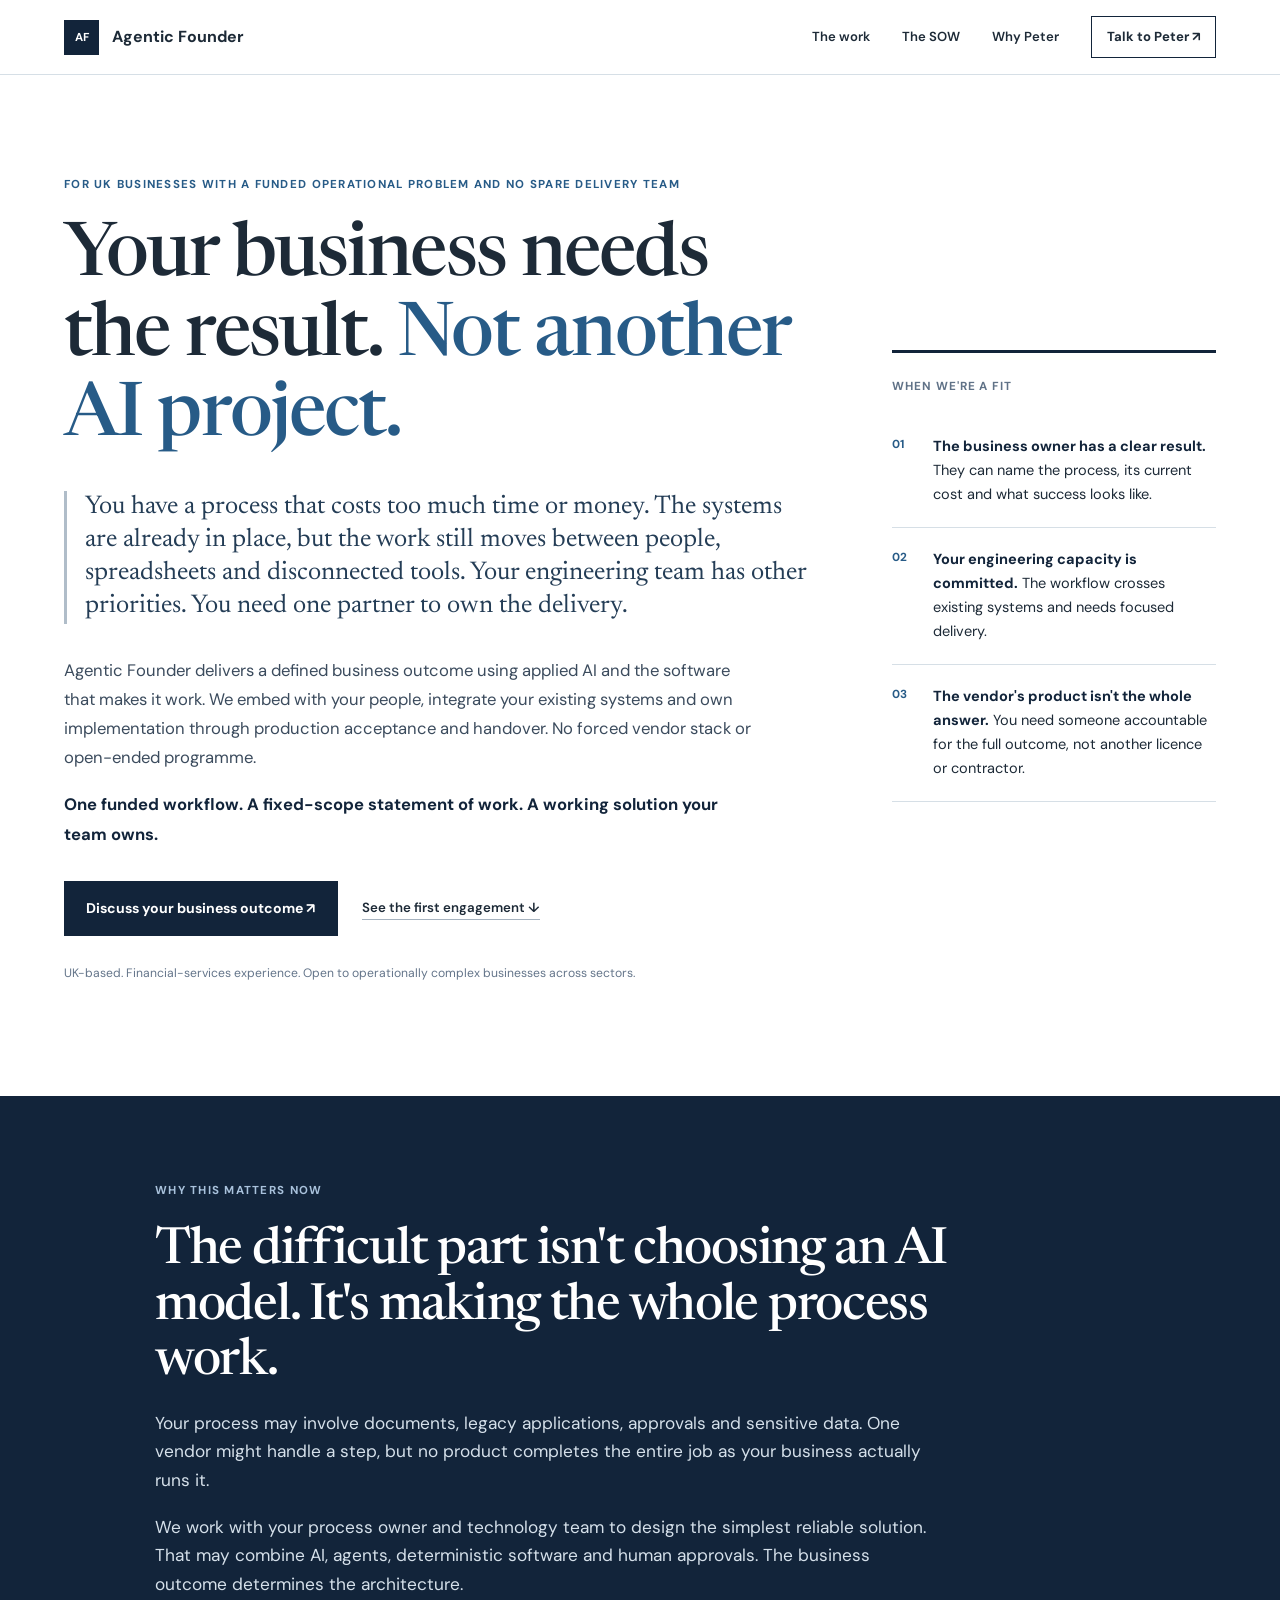
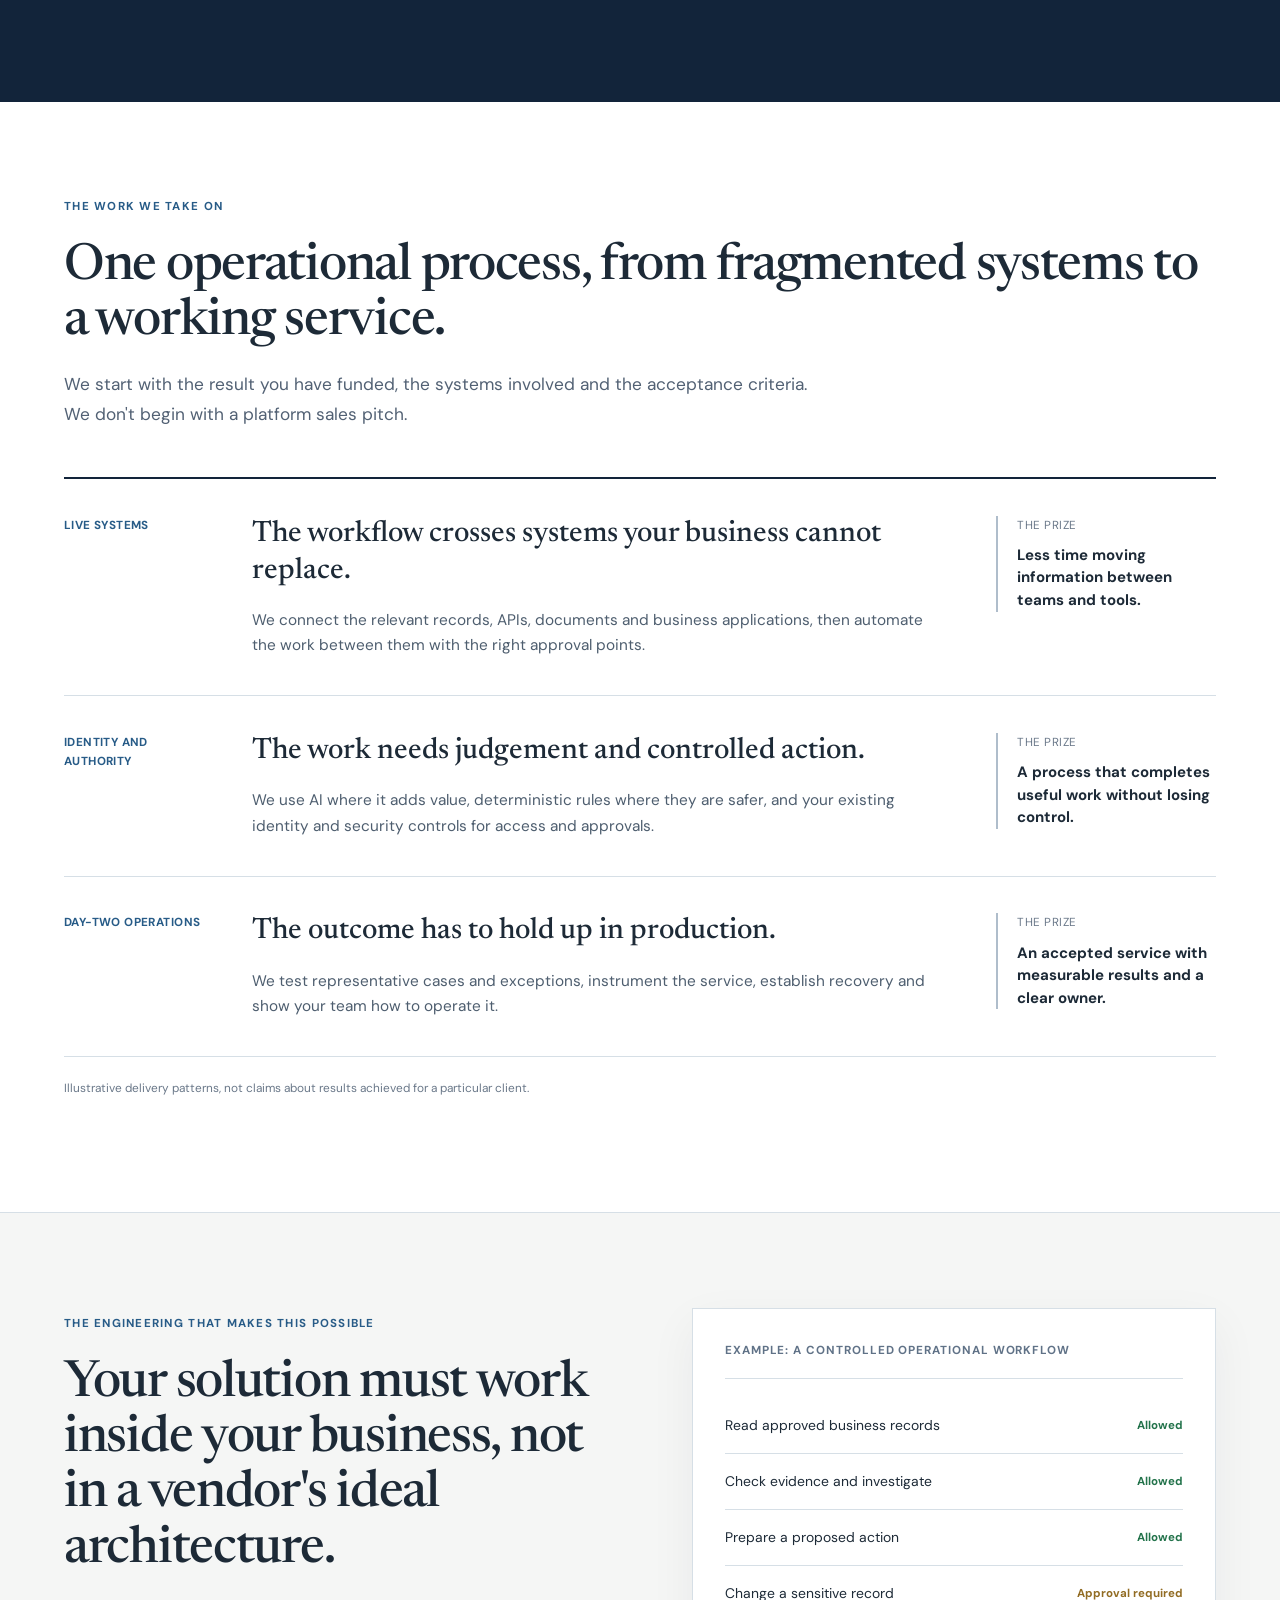
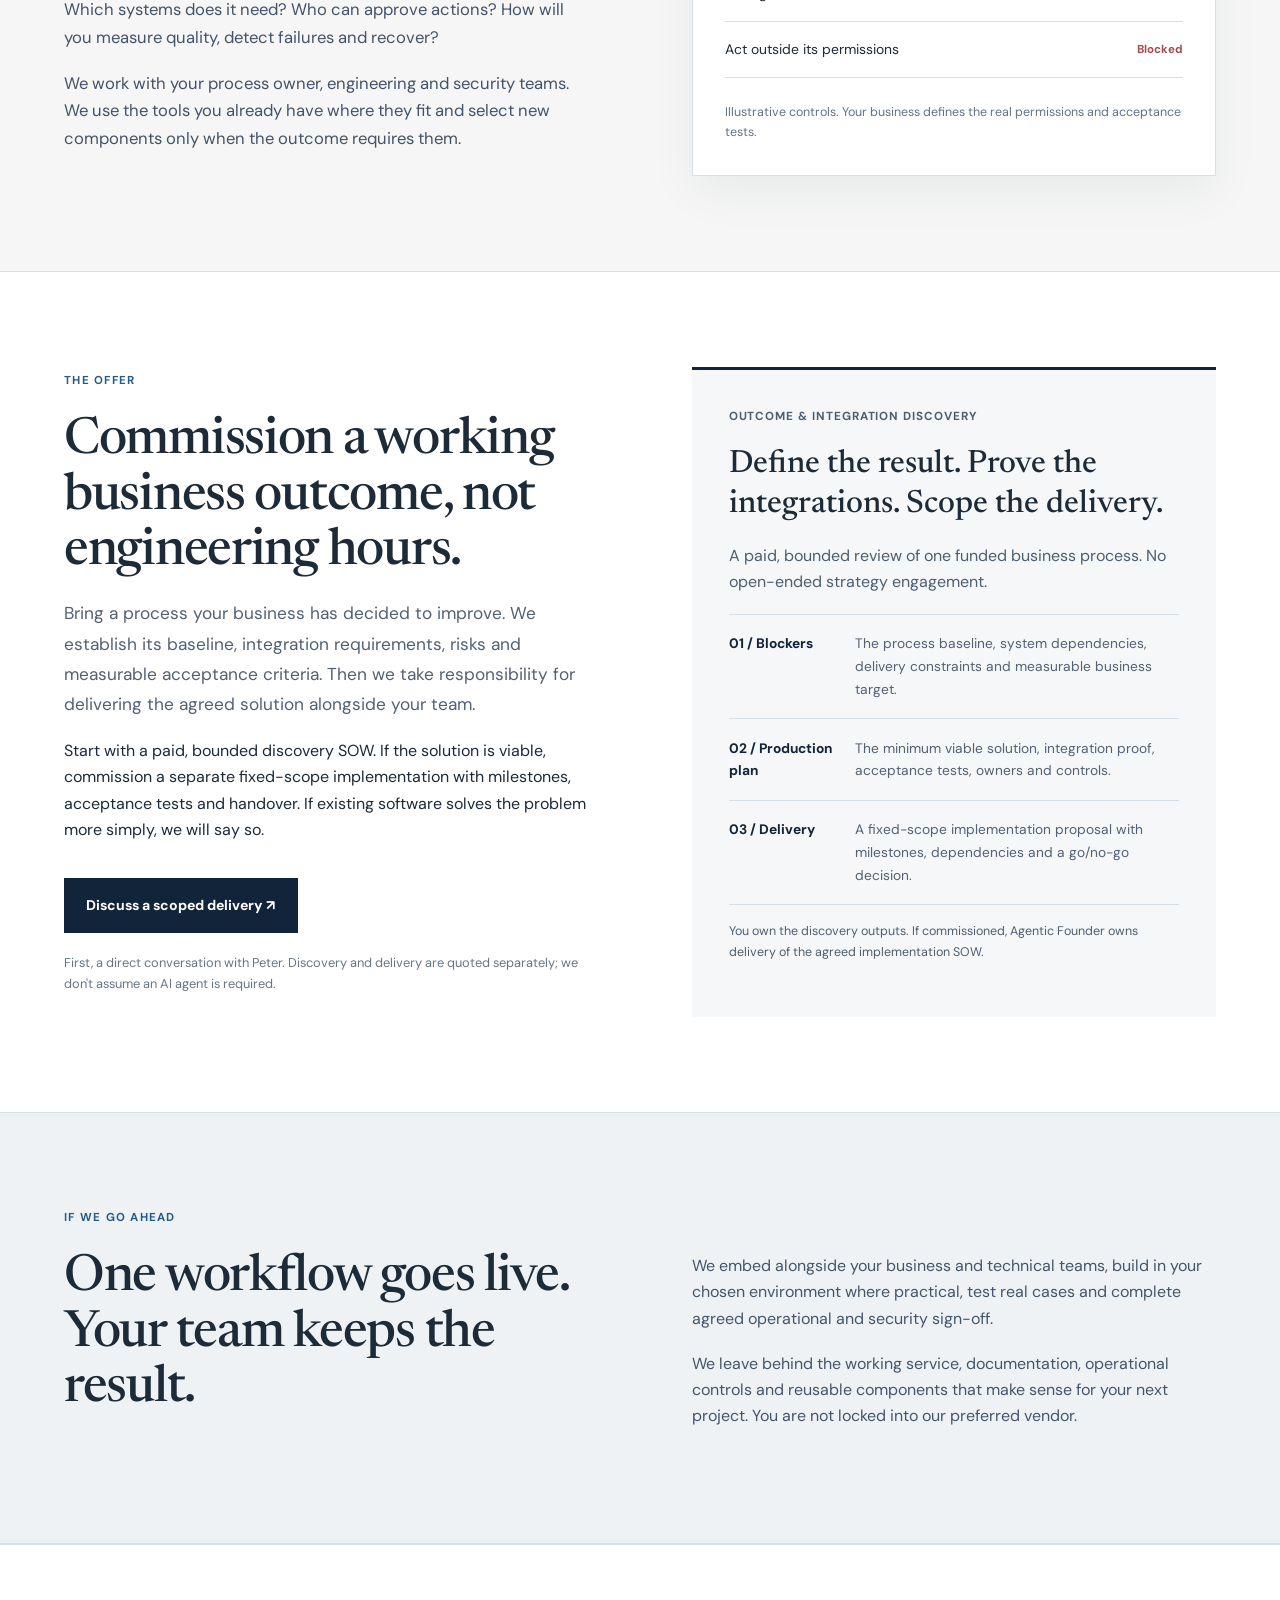
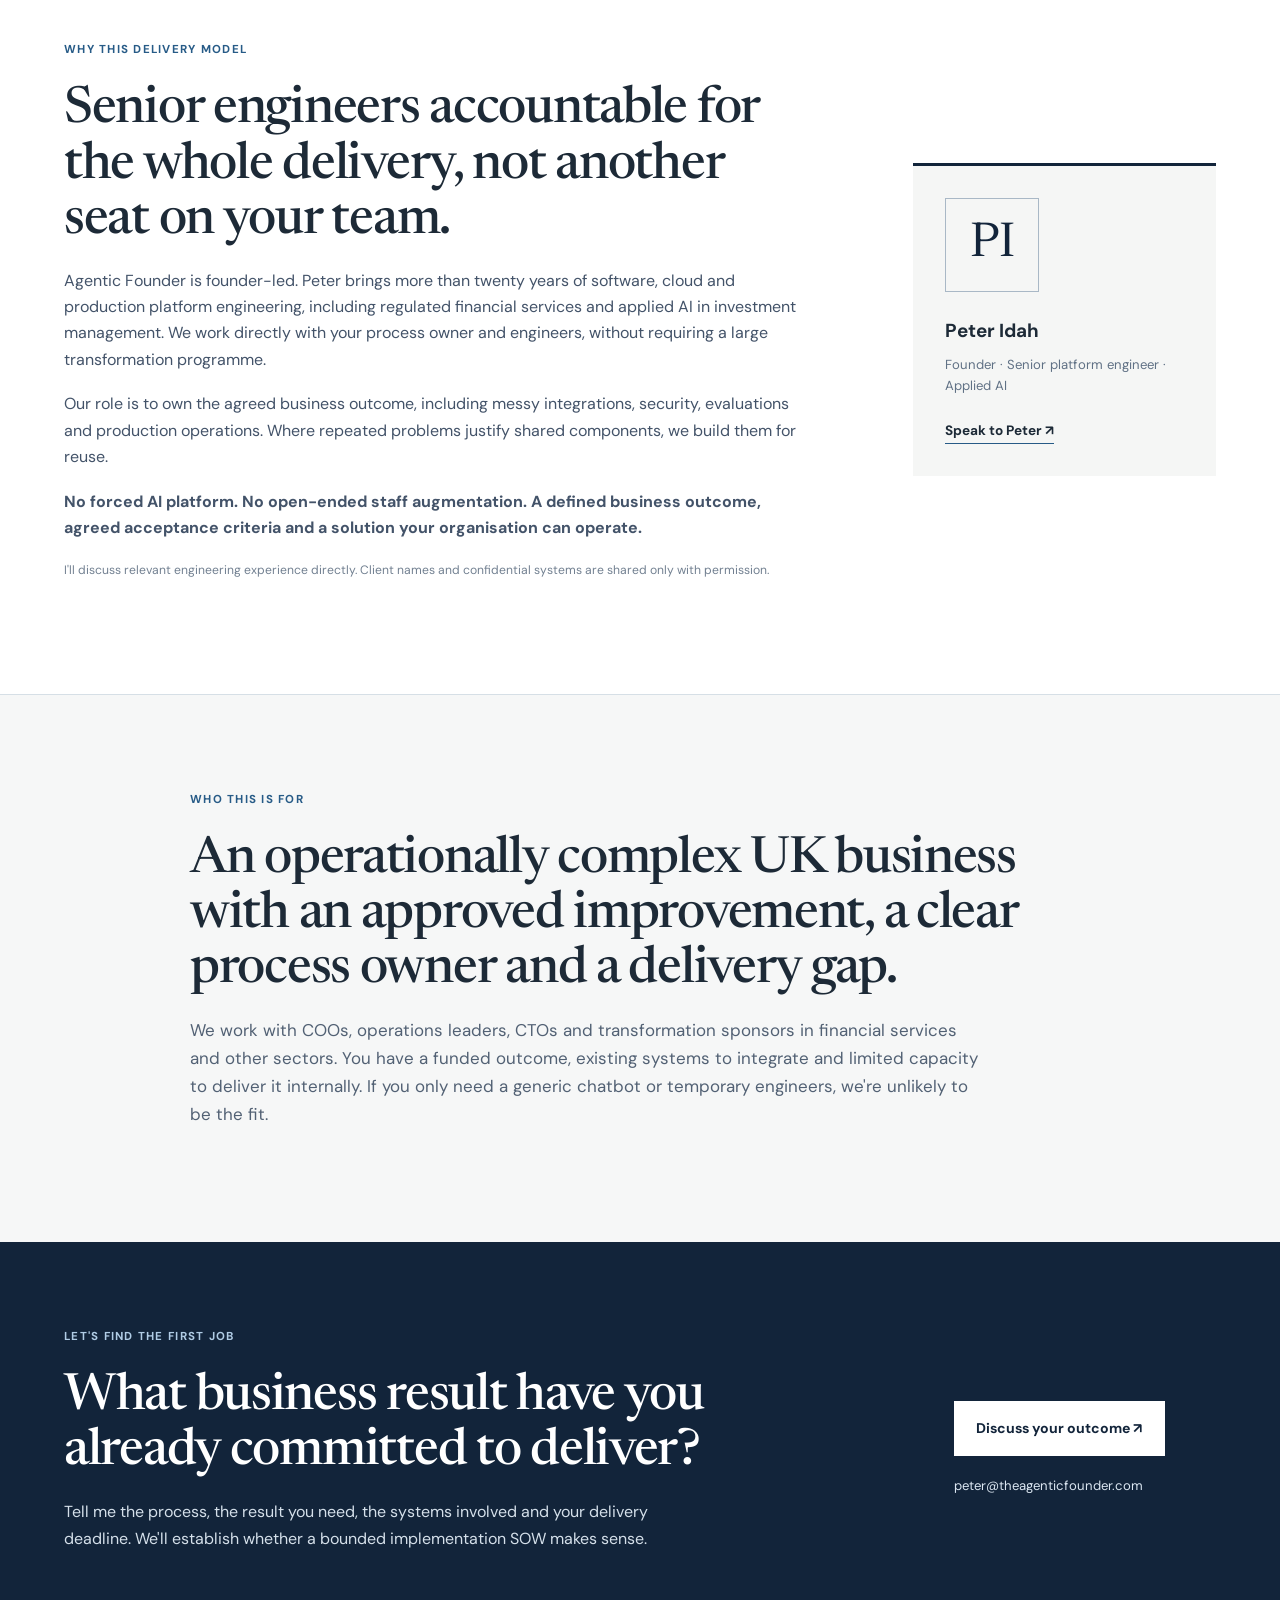
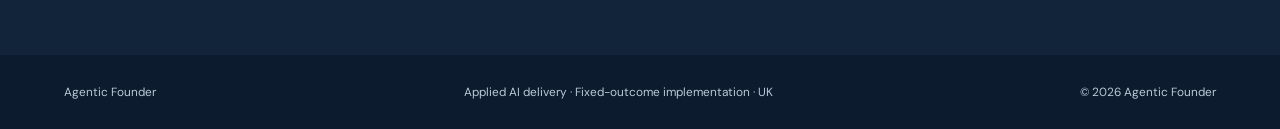
==== commit 65e093d0: "Align contact CTAs and navigation with outcome-owned SOW" ====
--- a/index.html
+++ b/index.html
@@ -6,13 +6,13 @@
 <link rel="preconnect" href="https://fonts.googleapis.com"><link rel="preconnect" href="https://fonts.gstatic.com" crossorigin><link href="https://fonts.googleapis.com/css2?family=DM+Sans:wght@400;500;600;700&family=Newsreader:opsz,wght@6..72,450;6..72,550&display=swap" rel="stylesheet"><link rel="stylesheet" href="style.css">
 <script type="application/ld+json">{"@context":"https://schema.org","@type":"ProfessionalService","name":"Agentic Founder","url":"https://theagenticfounder.com/","founder":{"@type":"Person","name":"Peter Idah"},"areaServed":"United Kingdom","email":"peter@theagenticfounder.com"}</script></head>
 <body><a class="skip" href="#main">Skip to content</a>
-<nav class="nav" id="nav"><div class="wrap nav-inner"><a class="brand" href="#home"><span class="brand-mark">AF</span>Agentic Founder</a><div class="nav-links"><a href="#the-work">The work</a><a href="#offer">The offer</a><a href="#why-me">Why Peter</a></div><a class="nav-cta" href="mailto:peter@theagenticfounder.com?subject=Agentic%20Founder%20-%20production%20agent%20conversation">Talk to Peter ↗</a><button class="nav-toggle" aria-label="Open menu" aria-expanded="false"><span></span><span></span><span></span></button></div><div class="nav-mobile"><a href="#the-work">The opportunity</a><a href="#offer">The offer</a><a href="#why-me">Why Peter</a><a href="mailto:peter@theagenticfounder.com?subject=Business%20outcome%20conversation">Talk to Peter</a></div></nav>
+<nav class="nav" id="nav"><div class="wrap nav-inner"><a class="brand" href="#home"><span class="brand-mark">AF</span>Agentic Founder</a><div class="nav-links"><a href="#the-work">The work</a><a href="#offer">The SOW</a><a href="#why-me">Why Peter</a></div><a class="nav-cta" href="mailto:peter@theagenticfounder.com?subject=Agentic%20Founder%20-%20business%20outcome%20conversation">Talk to Peter ↗</a><button class="nav-toggle" aria-label="Open menu" aria-expanded="false"><span></span><span></span><span></span></button></div><div class="nav-mobile"><a href="#the-work">The opportunity</a><a href="#offer">The SOW</a><a href="#why-me">Why Peter</a><a href="mailto:peter@theagenticfounder.com?subject=Business%20outcome%20conversation">Talk to Peter</a></div></nav>
 <main id="main">
-<section class="hero" id="home"><div class="wrap hero-layout"><div class="hero-copy"><p class="eyebrow">For UK businesses with a funded operational problem and no spare delivery team</p><h1>Your business needs the result. <em>Not another AI project.</em></h1><p class="hero-quote">You have a process that costs too much time or money. The systems are already in place, but the work still moves between people, spreadsheets and disconnected tools. Your engineering team has other priorities. You need one partner to own the delivery.</p><p class="lead">Agentic Founder delivers a defined business outcome using applied AI and the software that makes it work. We embed with your people, integrate your existing systems and own implementation through production acceptance and handover. No forced vendor stack or open-ended programme.</p><p class="lead"><strong>One funded workflow. A fixed-scope statement of work. A working solution your team owns.</strong></p><div class="actions"><a class="button" href="mailto:peter@theagenticfounder.com?subject=Our%20agent%20is%20stuck%20before%20production&body=Our%20firm%3A%0D%0A%0D%0AOur%20funded%20business%20outcome%3A%0D%0A%0D%0ASystems%20and%20delivery%20deadline%3A%0D%0A">Discuss your business outcome ↗</a><a class="text-link" href="#offer">See the first engagement ↓</a></div><p class="hero-note">UK-based. Financial-services experience. Open to operationally complex businesses across sectors.</p></div><aside class="hero-proof"><p class="proof-label">When we're a fit</p><div class="proof-item"><span>01</span><p><strong>The business owner has a clear result.</strong> They can name the process, its current cost and what success looks like.</p></div><div class="proof-item"><span>02</span><p><strong>Your engineering capacity is committed.</strong> The workflow crosses existing systems and needs focused delivery.</p></div><div class="proof-item"><span>03</span><p><strong>The vendor's product isn't the whole answer.</strong> You need someone accountable for the full outcome, not another licence or contractor.</p></div></aside></div></section>
+<section class="hero" id="home"><div class="wrap hero-layout"><div class="hero-copy"><p class="eyebrow">For UK businesses with a funded operational problem and no spare delivery team</p><h1>Your business needs the result. <em>Not another AI project.</em></h1><p class="hero-quote">You have a process that costs too much time or money. The systems are already in place, but the work still moves between people, spreadsheets and disconnected tools. Your engineering team has other priorities. You need one partner to own the delivery.</p><p class="lead">Agentic Founder delivers a defined business outcome using applied AI and the software that makes it work. We embed with your people, integrate your existing systems and own implementation through production acceptance and handover. No forced vendor stack or open-ended programme.</p><p class="lead"><strong>One funded workflow. A fixed-scope statement of work. A working solution your team owns.</strong></p><div class="actions"><a class="button" href="mailto:peter@theagenticfounder.com?subject=Our%20funded%20business%20outcome&body=Our%20firm%3A%0D%0A%0D%0AOur%20funded%20business%20outcome%3A%0D%0A%0D%0ASystems%20and%20delivery%20deadline%3A%0D%0A">Discuss your business outcome ↗</a><a class="text-link" href="#offer">See the first engagement ↓</a></div><p class="hero-note">UK-based. Financial-services experience. Open to operationally complex businesses across sectors.</p></div><aside class="hero-proof"><p class="proof-label">When we're a fit</p><div class="proof-item"><span>01</span><p><strong>The business owner has a clear result.</strong> They can name the process, its current cost and what success looks like.</p></div><div class="proof-item"><span>02</span><p><strong>Your engineering capacity is committed.</strong> The workflow crosses existing systems and needs focused delivery.</p></div><div class="proof-item"><span>03</span><p><strong>The vendor's product isn't the whole answer.</strong> You need someone accountable for the full outcome, not another licence or contractor.</p></div></aside></div></section>
 <section class="trigger"><div class="wrap trigger-inner"><p class="eyebrow">Why this matters now</p><h2>The difficult part isn't choosing an AI model. It's making the whole process work.</h2><p>Your process may involve documents, legacy applications, approvals and sensitive data. One vendor might handle a step, but no product completes the entire job as your business actually runs it.</p><p>We work with your process owner and technology team to design the simplest reliable solution. That may combine AI, agents, deterministic software and human approvals. The business outcome determines the architecture.</p></div></section>
 <section class="section work" id="the-work"><div class="wrap"><p class="eyebrow">The work we take on</p><h2>One operational process, from fragmented systems to a working service.</h2><p class="section-lead">We start with the result you have funded, the systems involved and the acceptance criteria. We don't begin with a platform sales pitch.</p><div class="work-list"><article class="work-item"><div class="work-number">Live systems</div><div><h3>The workflow crosses systems your business cannot replace.</h3><p>We connect the relevant records, APIs, documents and business applications, then automate the work between them with the right approval points.</p></div><div class="work-outcome">The prize<strong>Less time moving information between teams and tools.</strong></div></article><article class="work-item"><div class="work-number">Identity and authority</div><div><h3>The work needs judgement and controlled action.</h3><p>We use AI where it adds value, deterministic rules where they are safer, and your existing identity and security controls for access and approvals.</p></div><div class="work-outcome">The prize<strong>A process that completes useful work without losing control.</strong></div></article><article class="work-item"><div class="work-number">Day-two operations</div><div><h3>The outcome has to hold up in production.</h3><p>We test representative cases and exceptions, instrument the service, establish recovery and show your team how to operate it.</p></div><div class="work-outcome">The prize<strong>An accepted service with measurable results and a clear owner.</strong></div></article></div><p class="illustration">Illustrative delivery patterns, not claims about results achieved for a particular client.</p></div></section>
 <section class="section boundary"><div class="wrap boundary-layout"><div><p class="eyebrow">The engineering that makes this possible</p><h2>Your solution must work inside your business, not in a vendor's ideal architecture.</h2><p>Which systems does it need? Who can approve actions? How will you measure quality, detect failures and recover?</p><p>We work with your process owner, engineering and security teams. We use the tools you already have where they fit and select new components only when the outcome requires them.</p></div><div class="boundary-panel"><p class="panel-label">Example: a controlled operational workflow</p><div class="permission"><span>Read approved business records</span><strong class="allowed">Allowed</strong></div><div class="permission"><span>Check evidence and investigate</span><strong class="allowed">Allowed</strong></div><div class="permission"><span>Prepare a proposed action</span><strong class="allowed">Allowed</strong></div><div class="permission"><span>Change a sensitive record</span><strong class="review">Approval required</strong></div><div class="permission"><span>Act outside its permissions</span><strong class="blocked">Blocked</strong></div><p class="panel-foot">Illustrative controls. Your business defines the real permissions and acceptance tests.</p></div></div></section>
-<section class="section offer" id="offer"><div class="wrap offer-layout"><div><p class="eyebrow">The offer</p><h2>Commission a working business outcome, not engineering hours.</h2><p class="section-lead">Bring a process your business has decided to improve. We establish its baseline, integration requirements, risks and measurable acceptance criteria. Then we take responsibility for delivering the agreed solution alongside your team.</p><p>Start with a paid, bounded discovery SOW. If the solution is viable, commission a separate fixed-scope implementation with milestones, acceptance tests and handover. If existing software solves the problem more simply, we will say so.</p><a class="button" href="mailto:peter@theagenticfounder.com?subject=Outcome%20Discovery&body=Firm%20and%20role%3A%0D%0A%0D%0AThe%20process%20we%20want%20to%20change%3A%0D%0A%0D%0AApproximate%20monthly%20volume%20or%20time%20spent%3A%0D%0A%0D%0AWhat%20we%20have%20tried%3A%0D%0A">Discuss a scoped delivery ↗</a><p class="offer-small">First, a direct conversation with Peter. Discovery and delivery are quoted separately; we don't assume an AI agent is required.</p></div><div class="offer-sheet"><p class="sheet-label">Outcome & Integration Discovery</p><h3>Define the result. Prove the integrations. Scope the delivery.</h3><p>A paid, bounded review of one funded business process. No open-ended strategy engagement.</p><div class="sheet-row"><strong>01 / Blockers</strong><span>The process baseline, system dependencies, delivery constraints and measurable business target.</span></div><div class="sheet-row"><strong>02 / Production plan</strong><span>The minimum viable solution, integration proof, acceptance tests, owners and controls.</span></div><div class="sheet-row"><strong>03 / Delivery</strong><span>A fixed-scope implementation proposal with milestones, dependencies and a go/no-go decision.</span></div><p class="sheet-foot">You own the discovery outputs. If commissioned, Agentic Founder owns delivery of the agreed implementation SOW.</p></div></div></section>
+<section class="section offer" id="offer"><div class="wrap offer-layout"><div><p class="eyebrow">The offer</p><h2>Commission a working business outcome, not engineering hours.</h2><p class="section-lead">Bring a process your business has decided to improve. We establish its baseline, integration requirements, risks and measurable acceptance criteria. Then we take responsibility for delivering the agreed solution alongside your team.</p><p>Start with a paid, bounded discovery SOW. If the solution is viable, commission a separate fixed-scope implementation with milestones, acceptance tests and handover. If existing software solves the problem more simply, we will say so.</p><a class="button" href="mailto:peter@theagenticfounder.com?subject=Outcome%20Discovery&body=Firm%20and%20role%3A%0D%0A%0D%0AThe%20process%20we%20want%20to%20change%3A%0D%0A%0D%0AApproximate%20monthly%20volume%20or%20time%20spent%3A%0D%0A%0D%0AExisting%20systems%20and%20delivery%20gap%3A%0D%0A">Discuss a scoped delivery ↗</a><p class="offer-small">First, a direct conversation with Peter. Discovery and delivery are quoted separately; we don't assume an AI agent is required.</p></div><div class="offer-sheet"><p class="sheet-label">Outcome & Integration Discovery</p><h3>Define the result. Prove the integrations. Scope the delivery.</h3><p>A paid, bounded review of one funded business process. No open-ended strategy engagement.</p><div class="sheet-row"><strong>01 / Blockers</strong><span>The process baseline, system dependencies, delivery constraints and measurable business target.</span></div><div class="sheet-row"><strong>02 / Production plan</strong><span>The minimum viable solution, integration proof, acceptance tests, owners and controls.</span></div><div class="sheet-row"><strong>03 / Delivery</strong><span>A fixed-scope implementation proposal with milestones, dependencies and a go/no-go decision.</span></div><p class="sheet-foot">You own the discovery outputs. If commissioned, Agentic Founder owns delivery of the agreed implementation SOW.</p></div></div></section>
 <section class="section next"><div class="wrap next-layout"><div><p class="eyebrow">If we go ahead</p><h2>One workflow goes live. Your team keeps the result.</h2></div><div><p>We embed alongside your business and technical teams, build in your chosen environment where practical, test real cases and complete agreed operational and security sign-off.</p><p>We leave behind the working service, documentation, operational controls and reusable components that make sense for your next project. You are not locked into our preferred vendor.</p></div></div></section>
 <section class="section founder" id="why-me"><div class="wrap founder-layout"><div><p class="eyebrow">Why this delivery model</p><h2>Senior engineers accountable for the whole delivery, not another seat on your team.</h2><p>Agentic Founder is founder-led. Peter brings more than twenty years of software, cloud and production platform engineering, including regulated financial services and applied AI in investment management. We work directly with your process owner and engineers, without requiring a large transformation programme.</p><p>Our role is to own the agreed business outcome, including messy integrations, security, evaluations and production operations. Where repeated problems justify shared components, we build them for reuse.</p><p><strong>No forced AI platform. No open-ended staff augmentation. A defined business outcome, agreed acceptance criteria and a solution your organisation can operate.</strong></p><p class="confidential">I'll discuss relevant engineering experience directly. Client names and confidential systems are shared only with permission.</p></div><aside class="founder-signature"><span class="monogram">PI</span><strong>Peter Idah</strong><span>Founder · Senior platform engineer · Applied AI</span><a href="mailto:peter@theagenticfounder.com?subject=Speak%20to%20Peter">Speak to Peter ↗</a></aside></div></section>
 <section class="section fit"><div class="wrap fit-inner"><p class="eyebrow">Who this is for</p><h2>An operationally complex UK business with an approved improvement, a clear process owner and a delivery gap.</h2><p>We work with COOs, operations leaders, CTOs and transformation sponsors in financial services and other sectors. You have a funded outcome, existing systems to integrate and limited capacity to deliver it internally. If you only need a generic chatbot or temporary engineers, we're unlikely to be the fit.</p></div></section>
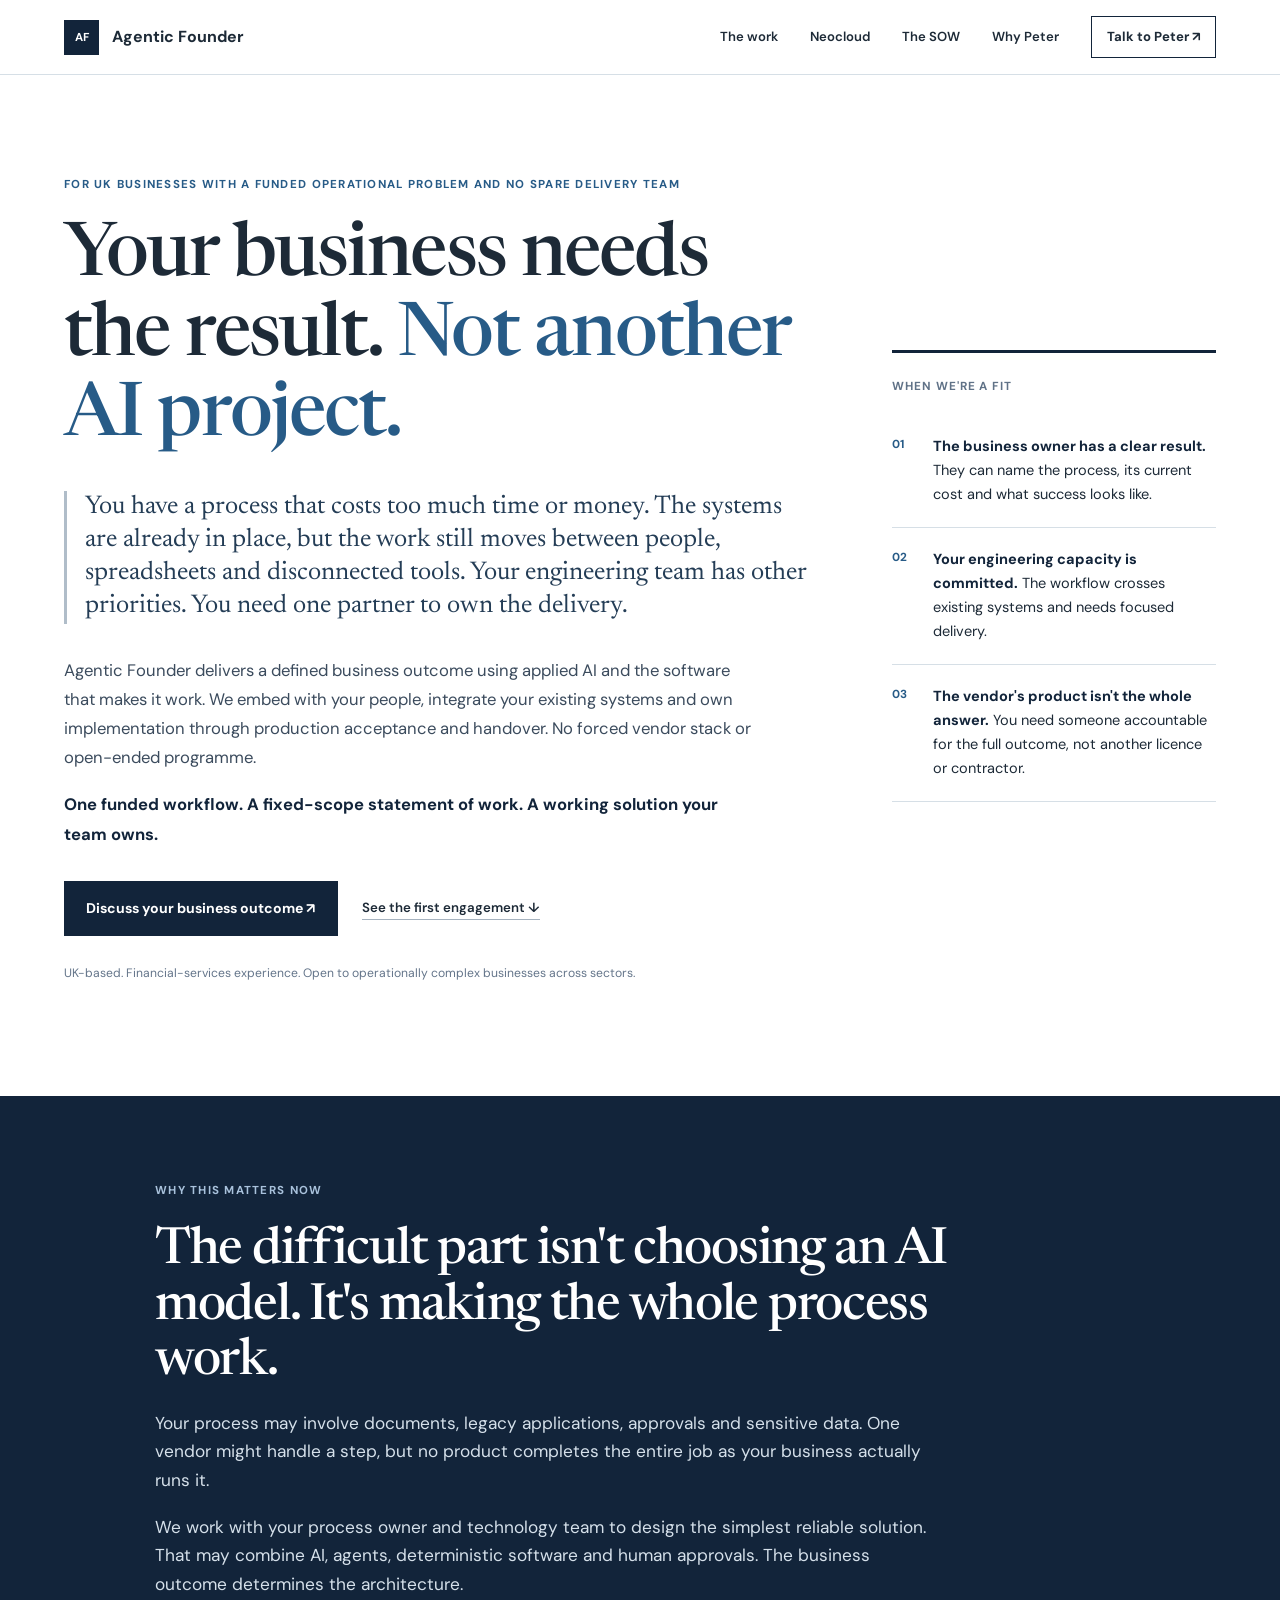
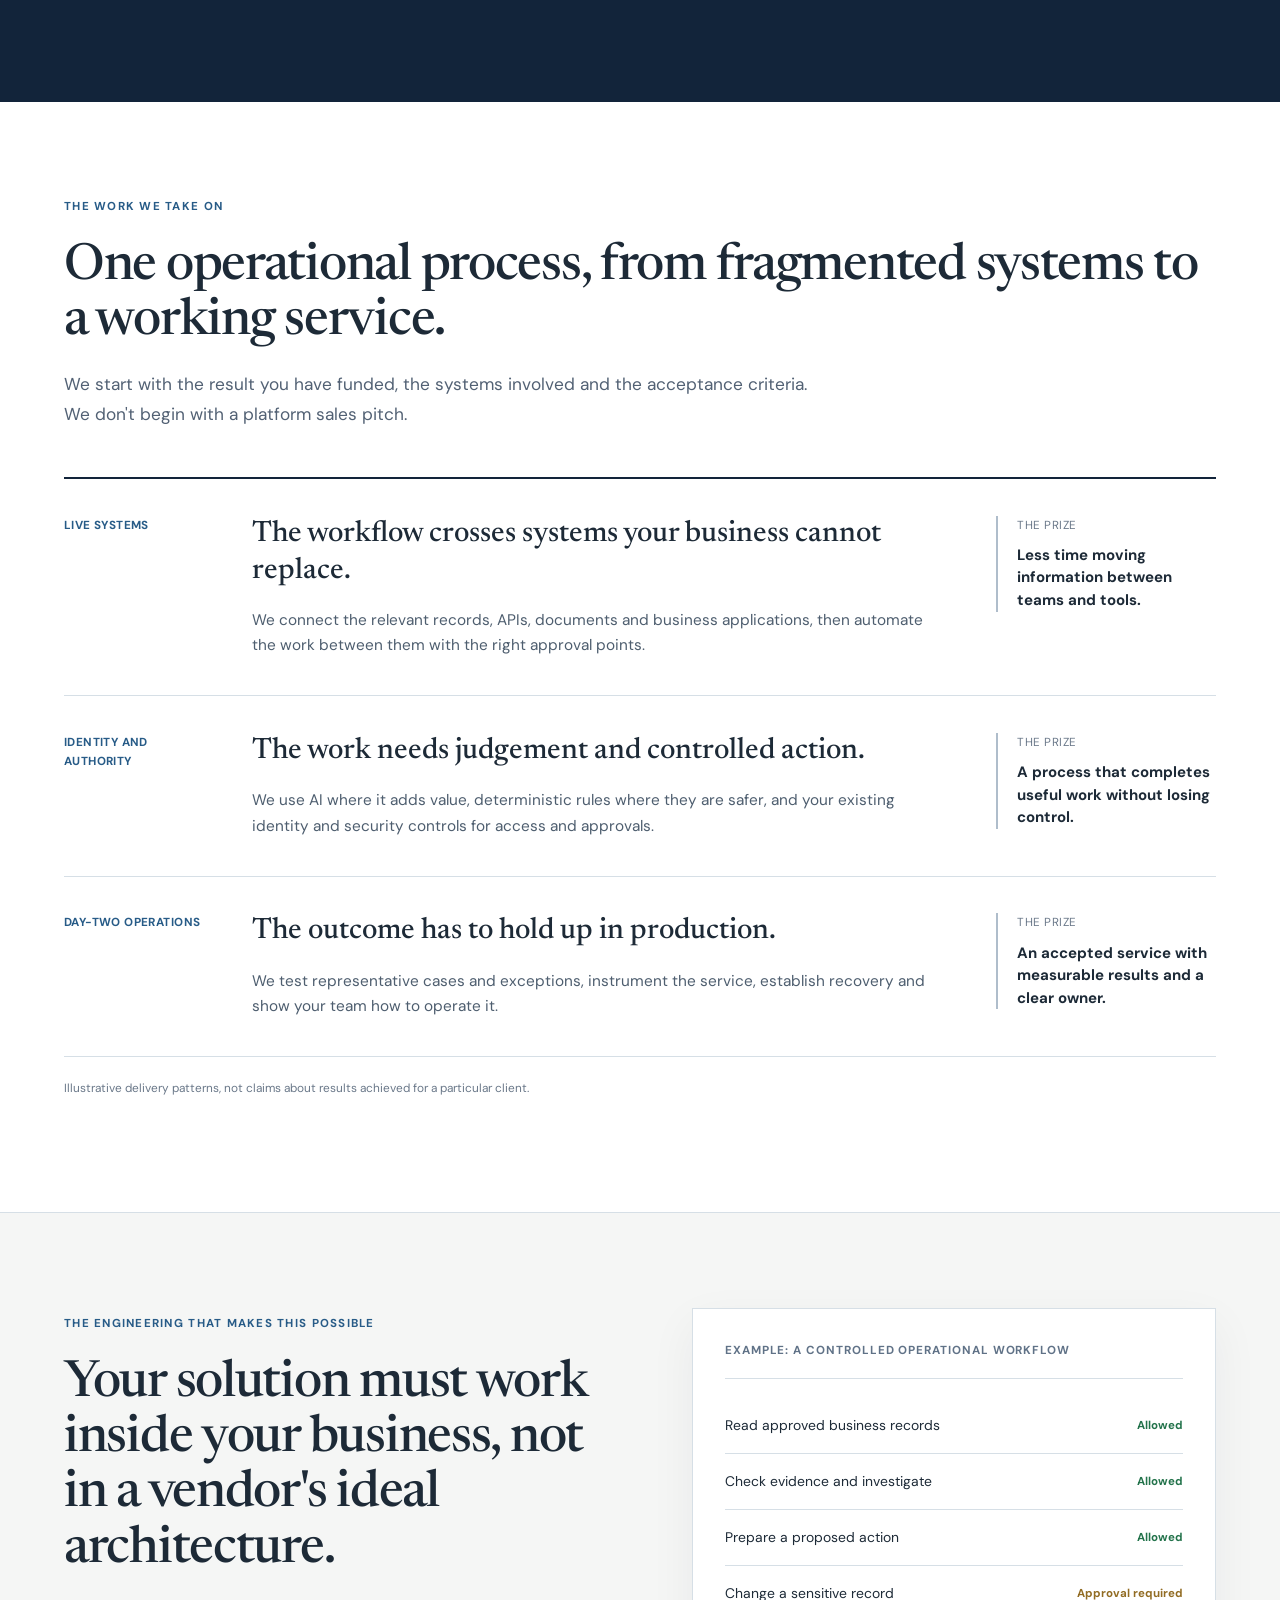
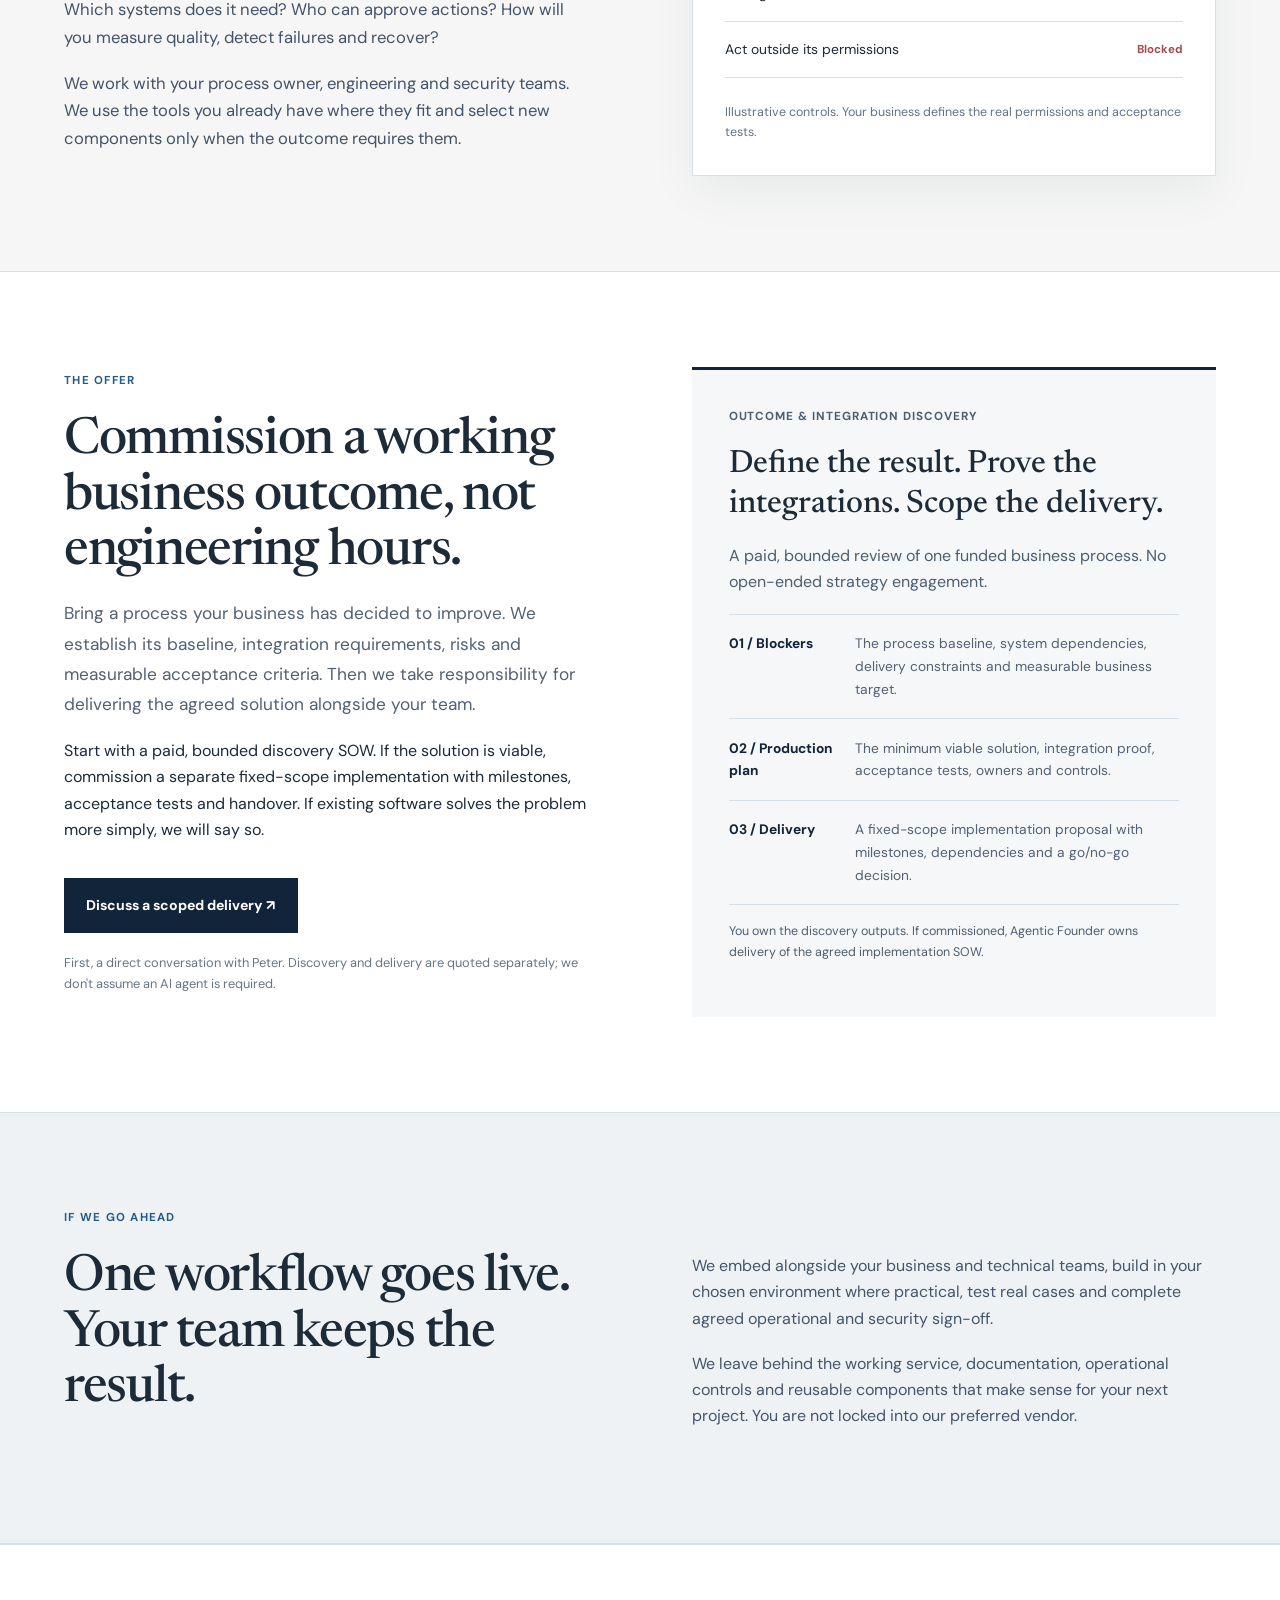
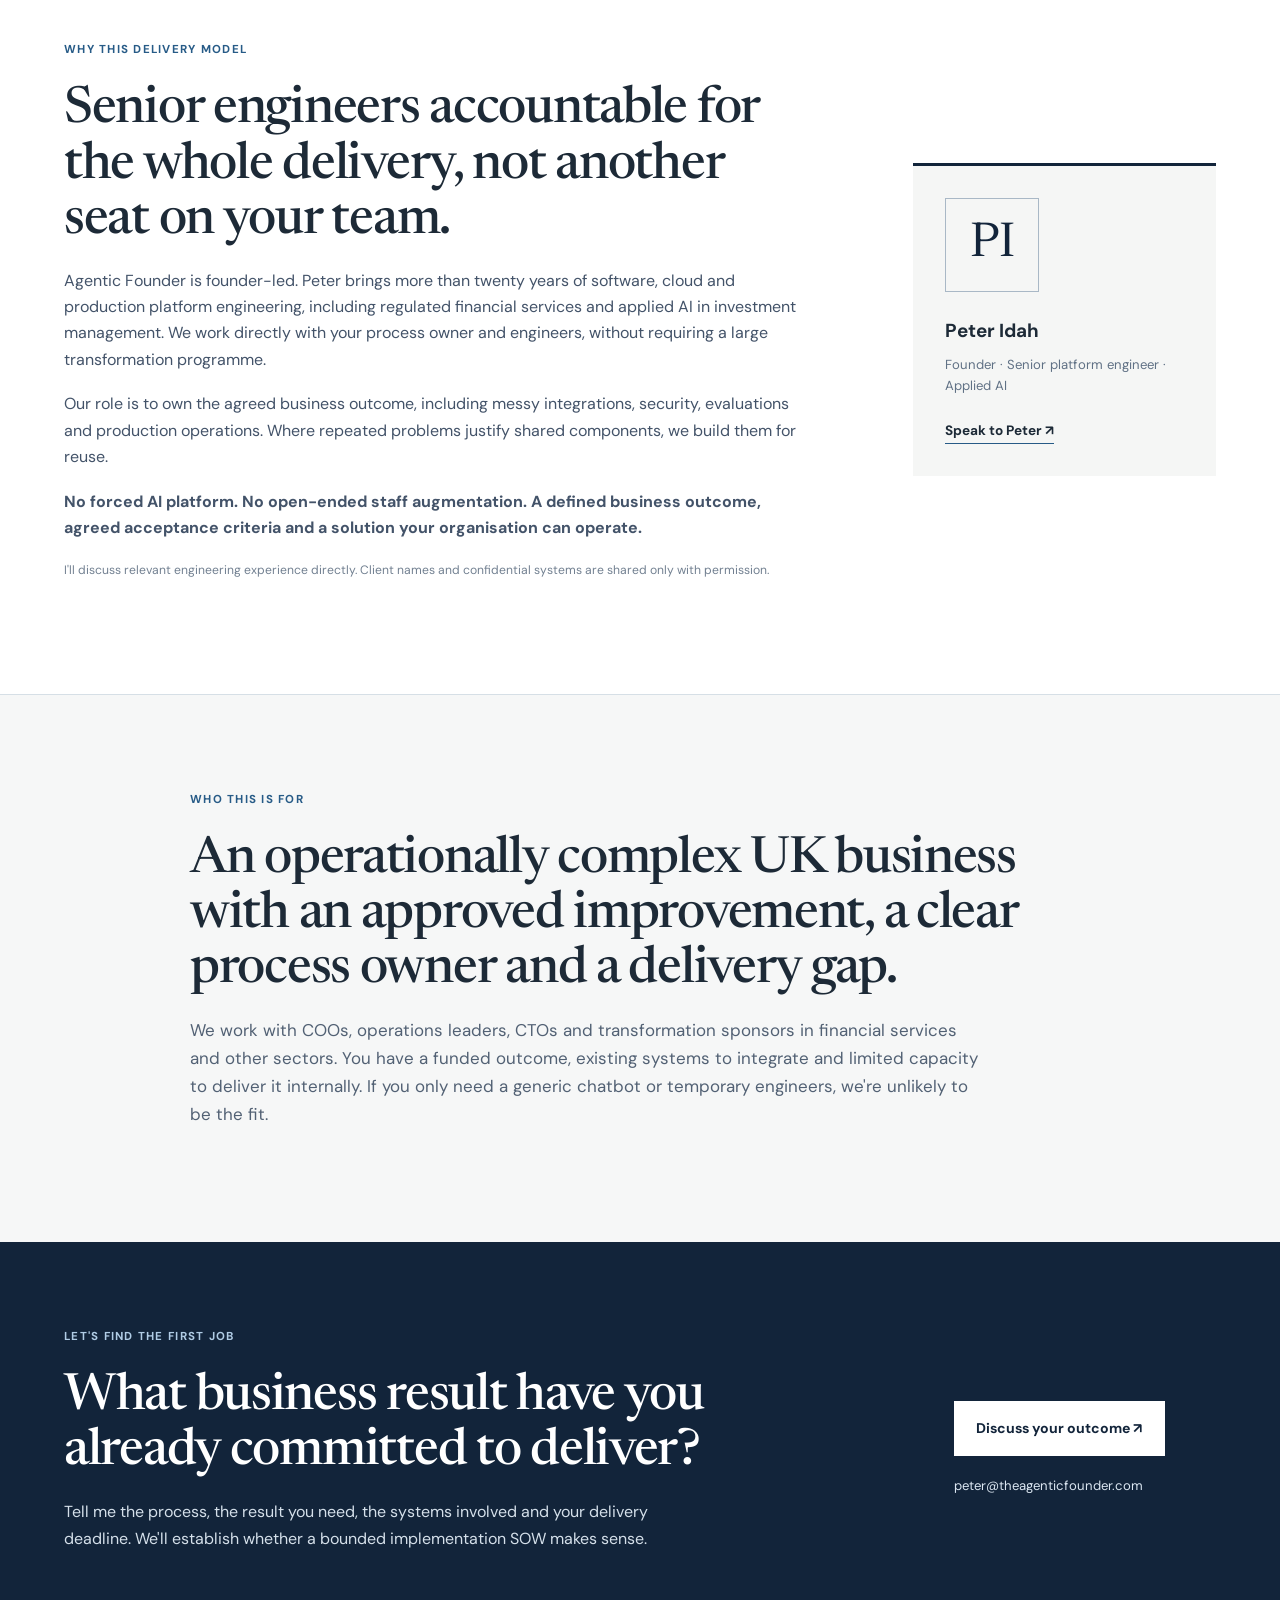
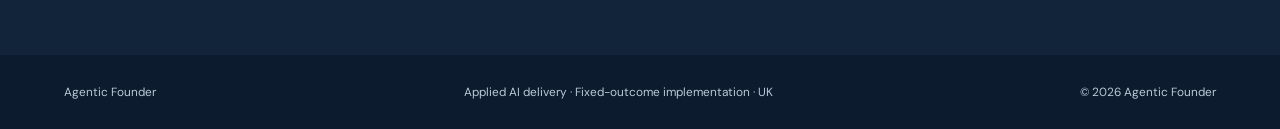
==== commit 4c80be63: "Link neocloud service from homepage navigation" ====
--- a/index.html
+++ b/index.html
@@ -6,7 +6,7 @@
 <link rel="preconnect" href="https://fonts.googleapis.com"><link rel="preconnect" href="https://fonts.gstatic.com" crossorigin><link href="https://fonts.googleapis.com/css2?family=DM+Sans:wght@400;500;600;700&family=Newsreader:opsz,wght@6..72,450;6..72,550&display=swap" rel="stylesheet"><link rel="stylesheet" href="style.css">
 <script type="application/ld+json">{"@context":"https://schema.org","@type":"ProfessionalService","name":"Agentic Founder","url":"https://theagenticfounder.com/","founder":{"@type":"Person","name":"Peter Idah"},"areaServed":"United Kingdom","email":"peter@theagenticfounder.com"}</script></head>
 <body><a class="skip" href="#main">Skip to content</a>
-<nav class="nav" id="nav"><div class="wrap nav-inner"><a class="brand" href="#home"><span class="brand-mark">AF</span>Agentic Founder</a><div class="nav-links"><a href="#the-work">The work</a><a href="#offer">The SOW</a><a href="#why-me">Why Peter</a></div><a class="nav-cta" href="mailto:peter@theagenticfounder.com?subject=Agentic%20Founder%20-%20business%20outcome%20conversation">Talk to Peter ↗</a><button class="nav-toggle" aria-label="Open menu" aria-expanded="false"><span></span><span></span><span></span></button></div><div class="nav-mobile"><a href="#the-work">The opportunity</a><a href="#offer">The SOW</a><a href="#why-me">Why Peter</a><a href="mailto:peter@theagenticfounder.com?subject=Business%20outcome%20conversation">Talk to Peter</a></div></nav>
+<nav class="nav" id="nav"><div class="wrap nav-inner"><a class="brand" href="#home"><span class="brand-mark">AF</span>Agentic Founder</a><div class="nav-links"><a href="#the-work">The work</a><a href="/neocloud/">Neocloud</a><a href="#offer">The SOW</a><a href="#why-me">Why Peter</a></div><a class="nav-cta" href="mailto:peter@theagenticfounder.com?subject=Agentic%20Founder%20-%20business%20outcome%20conversation">Talk to Peter ↗</a><button class="nav-toggle" aria-label="Open menu" aria-expanded="false"><span></span><span></span><span></span></button></div><div class="nav-mobile"><a href="#the-work">The opportunity</a><a href="/neocloud/">Neocloud</a><a href="#offer">The SOW</a><a href="#why-me">Why Peter</a><a href="mailto:peter@theagenticfounder.com?subject=Business%20outcome%20conversation">Talk to Peter</a></div></nav>
 <main id="main">
 <section class="hero" id="home"><div class="wrap hero-layout"><div class="hero-copy"><p class="eyebrow">For UK businesses with a funded operational problem and no spare delivery team</p><h1>Your business needs the result. <em>Not another AI project.</em></h1><p class="hero-quote">You have a process that costs too much time or money. The systems are already in place, but the work still moves between people, spreadsheets and disconnected tools. Your engineering team has other priorities. You need one partner to own the delivery.</p><p class="lead">Agentic Founder delivers a defined business outcome using applied AI and the software that makes it work. We embed with your people, integrate your existing systems and own implementation through production acceptance and handover. No forced vendor stack or open-ended programme.</p><p class="lead"><strong>One funded workflow. A fixed-scope statement of work. A working solution your team owns.</strong></p><div class="actions"><a class="button" href="mailto:peter@theagenticfounder.com?subject=Our%20funded%20business%20outcome&body=Our%20firm%3A%0D%0A%0D%0AOur%20funded%20business%20outcome%3A%0D%0A%0D%0ASystems%20and%20delivery%20deadline%3A%0D%0A">Discuss your business outcome ↗</a><a class="text-link" href="#offer">See the first engagement ↓</a></div><p class="hero-note">UK-based. Financial-services experience. Open to operationally complex businesses across sectors.</p></div><aside class="hero-proof"><p class="proof-label">When we're a fit</p><div class="proof-item"><span>01</span><p><strong>The business owner has a clear result.</strong> They can name the process, its current cost and what success looks like.</p></div><div class="proof-item"><span>02</span><p><strong>Your engineering capacity is committed.</strong> The workflow crosses existing systems and needs focused delivery.</p></div><div class="proof-item"><span>03</span><p><strong>The vendor's product isn't the whole answer.</strong> You need someone accountable for the full outcome, not another licence or contractor.</p></div></aside></div></section>
 <section class="trigger"><div class="wrap trigger-inner"><p class="eyebrow">Why this matters now</p><h2>The difficult part isn't choosing an AI model. It's making the whole process work.</h2><p>Your process may involve documents, legacy applications, approvals and sensitive data. One vendor might handle a step, but no product completes the entire job as your business actually runs it.</p><p>We work with your process owner and technology team to design the simplest reliable solution. That may combine AI, agents, deterministic software and human approvals. The business outcome determines the architecture.</p></div></section>
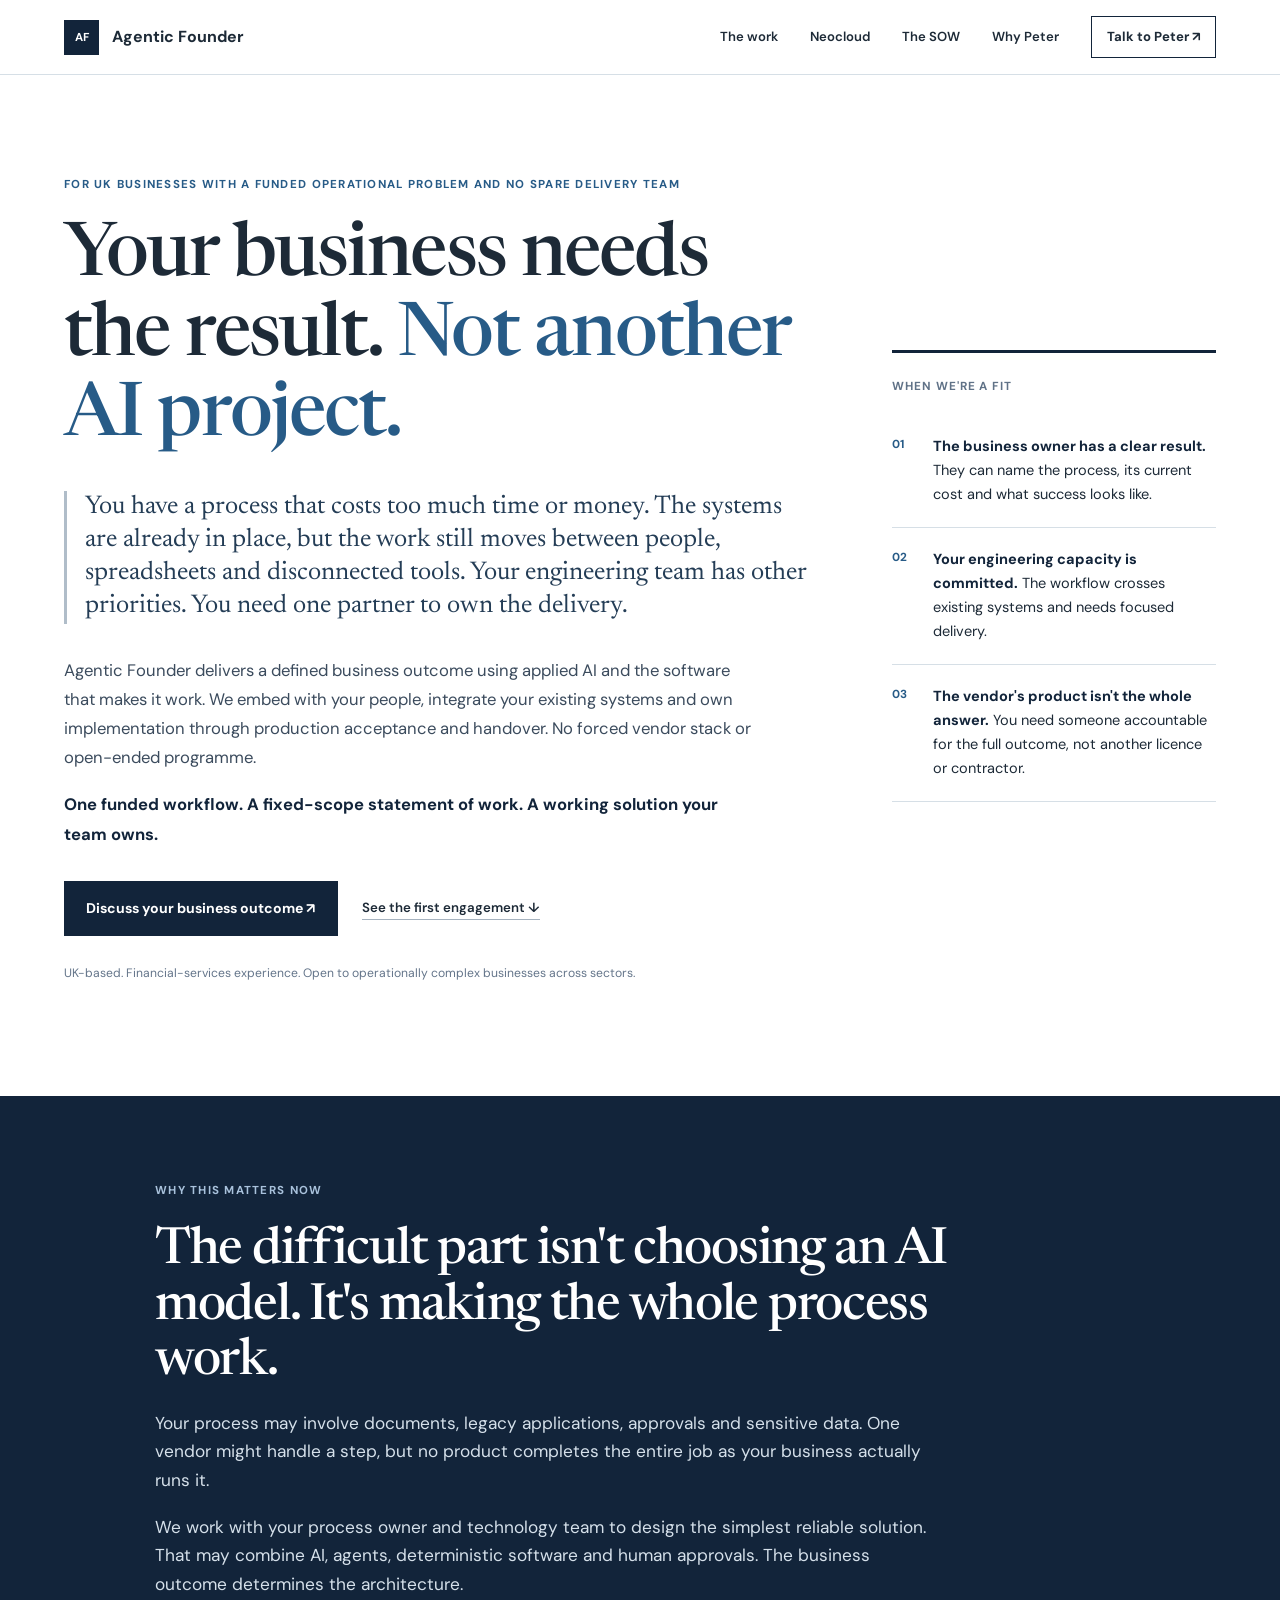
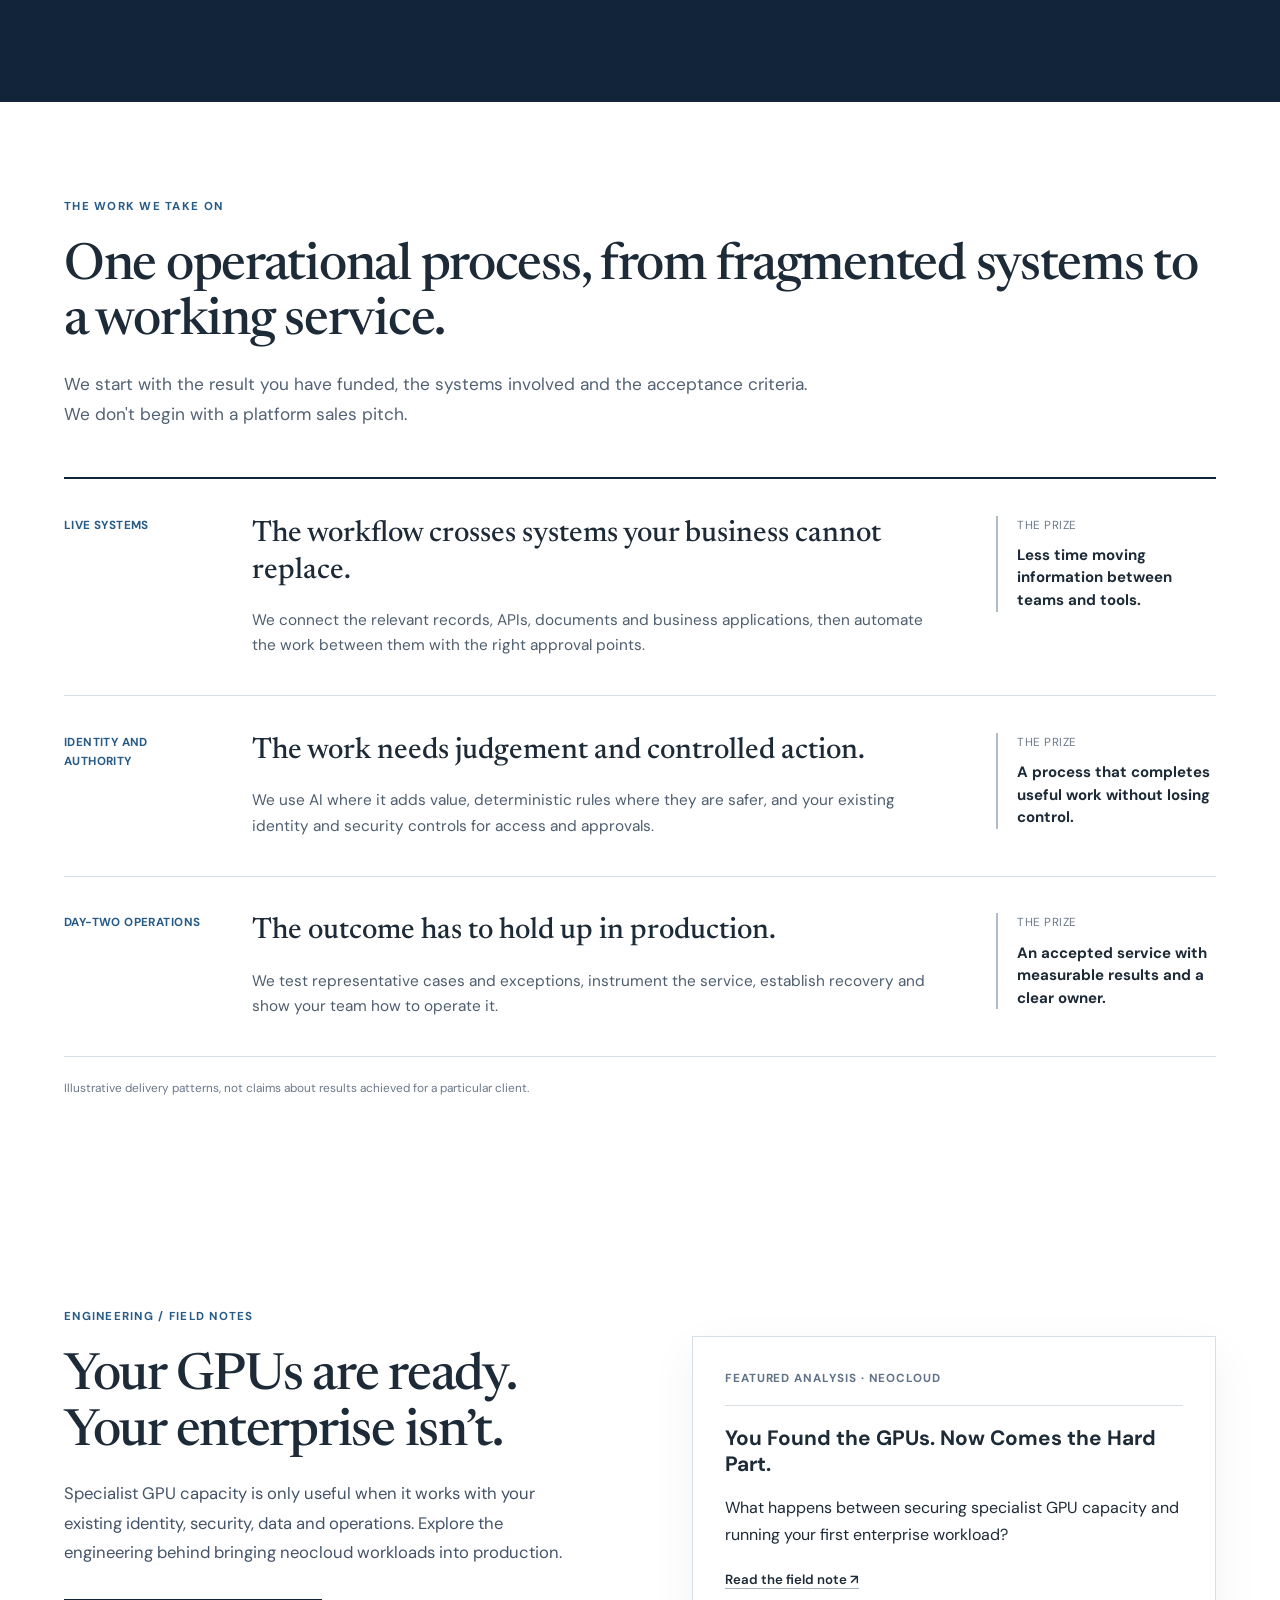
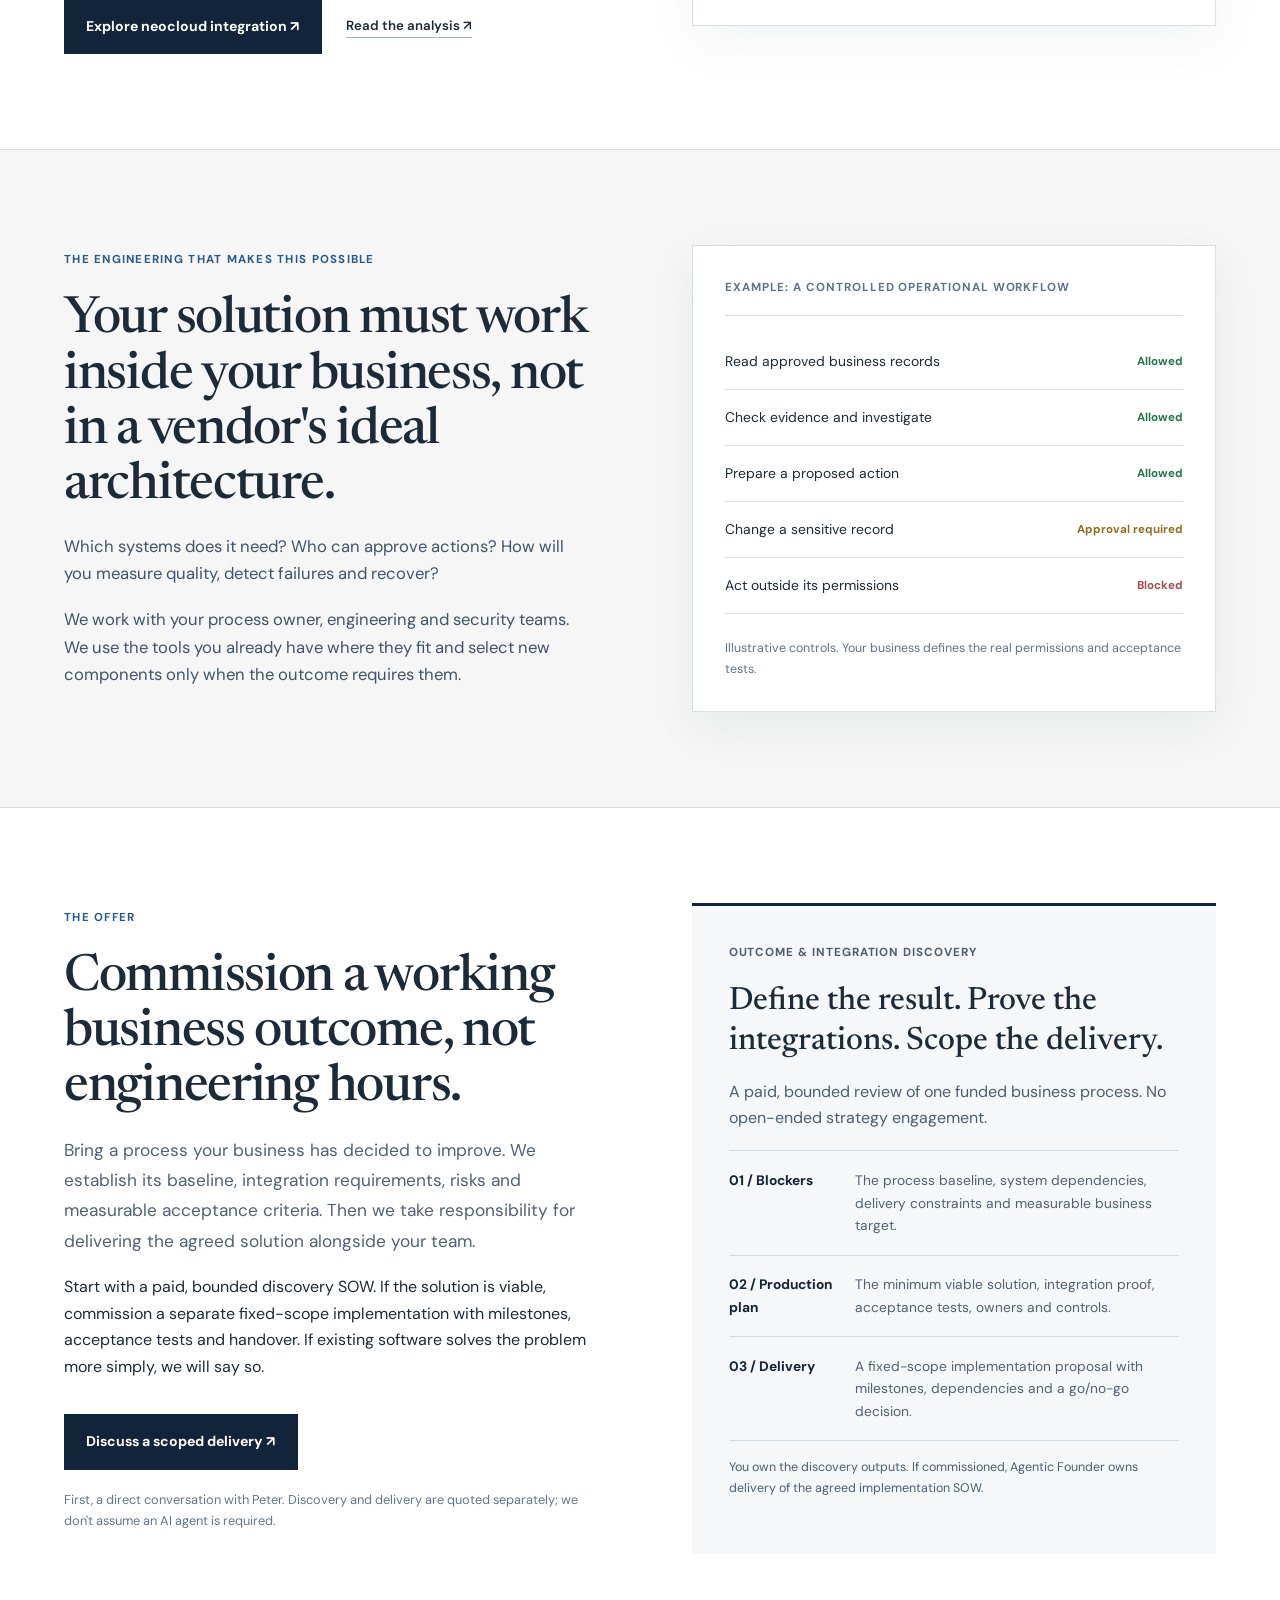
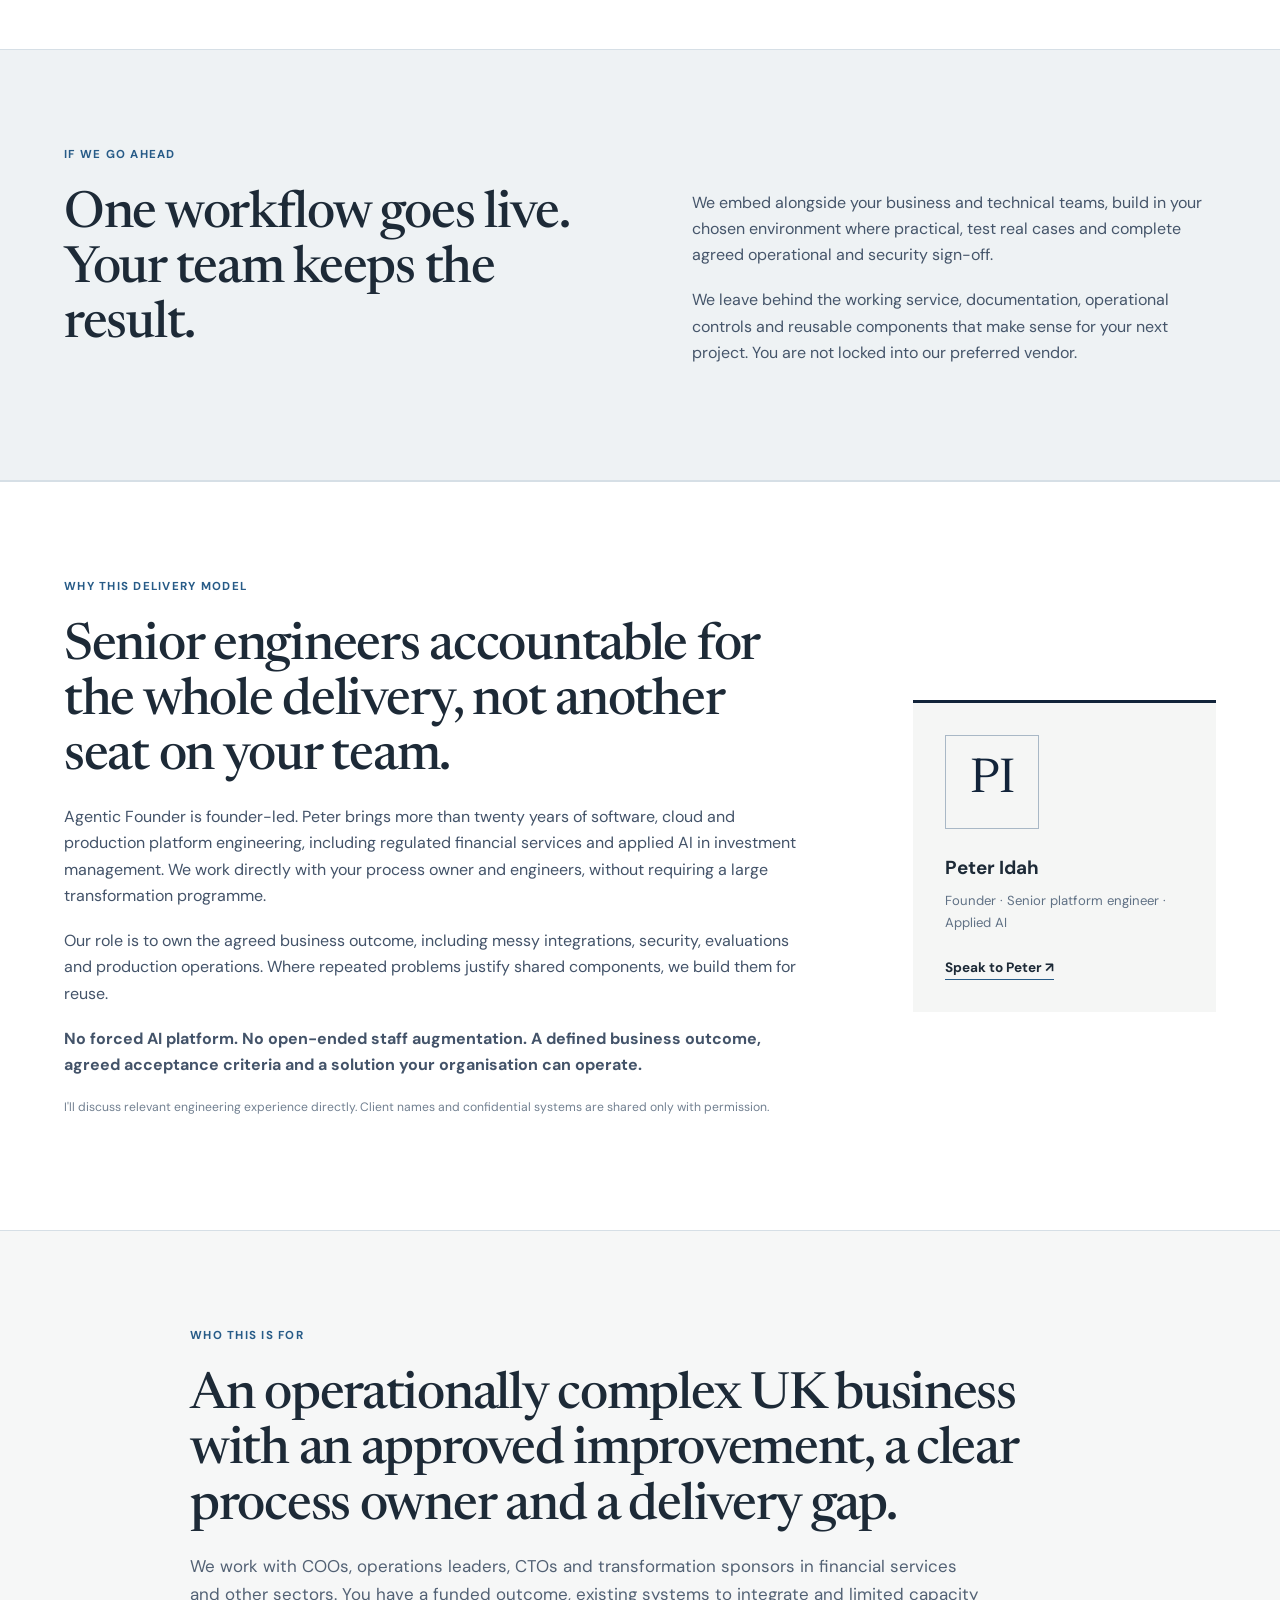
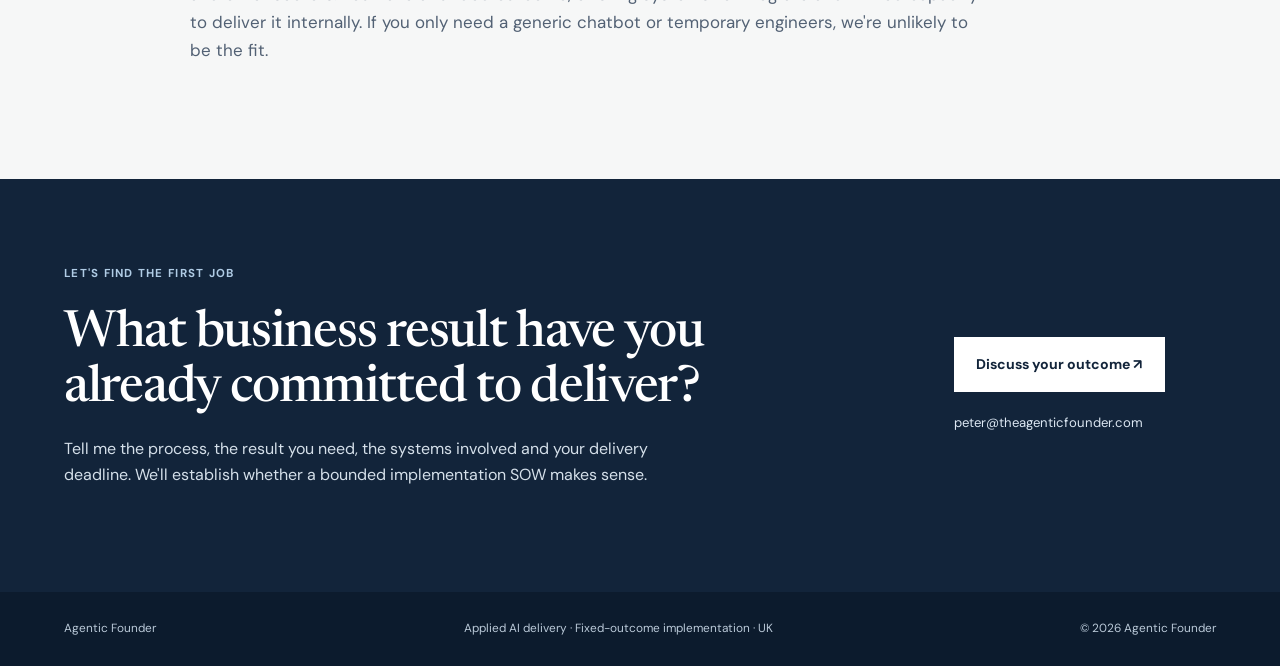
==== commit 1f95483b: "Add focused neocloud engineering feature to homepage" ====
--- a/index.html
+++ b/index.html
@@ -11,6 +11,7 @@
 <section class="hero" id="home"><div class="wrap hero-layout"><div class="hero-copy"><p class="eyebrow">For UK businesses with a funded operational problem and no spare delivery team</p><h1>Your business needs the result. <em>Not another AI project.</em></h1><p class="hero-quote">You have a process that costs too much time or money. The systems are already in place, but the work still moves between people, spreadsheets and disconnected tools. Your engineering team has other priorities. You need one partner to own the delivery.</p><p class="lead">Agentic Founder delivers a defined business outcome using applied AI and the software that makes it work. We embed with your people, integrate your existing systems and own implementation through production acceptance and handover. No forced vendor stack or open-ended programme.</p><p class="lead"><strong>One funded workflow. A fixed-scope statement of work. A working solution your team owns.</strong></p><div class="actions"><a class="button" href="mailto:peter@theagenticfounder.com?subject=Our%20funded%20business%20outcome&body=Our%20firm%3A%0D%0A%0D%0AOur%20funded%20business%20outcome%3A%0D%0A%0D%0ASystems%20and%20delivery%20deadline%3A%0D%0A">Discuss your business outcome ↗</a><a class="text-link" href="#offer">See the first engagement ↓</a></div><p class="hero-note">UK-based. Financial-services experience. Open to operationally complex businesses across sectors.</p></div><aside class="hero-proof"><p class="proof-label">When we're a fit</p><div class="proof-item"><span>01</span><p><strong>The business owner has a clear result.</strong> They can name the process, its current cost and what success looks like.</p></div><div class="proof-item"><span>02</span><p><strong>Your engineering capacity is committed.</strong> The workflow crosses existing systems and needs focused delivery.</p></div><div class="proof-item"><span>03</span><p><strong>The vendor's product isn't the whole answer.</strong> You need someone accountable for the full outcome, not another licence or contractor.</p></div></aside></div></section>
 <section class="trigger"><div class="wrap trigger-inner"><p class="eyebrow">Why this matters now</p><h2>The difficult part isn't choosing an AI model. It's making the whole process work.</h2><p>Your process may involve documents, legacy applications, approvals and sensitive data. One vendor might handle a step, but no product completes the entire job as your business actually runs it.</p><p>We work with your process owner and technology team to design the simplest reliable solution. That may combine AI, agents, deterministic software and human approvals. The business outcome determines the architecture.</p></div></section>
 <section class="section work" id="the-work"><div class="wrap"><p class="eyebrow">The work we take on</p><h2>One operational process, from fragmented systems to a working service.</h2><p class="section-lead">We start with the result you have funded, the systems involved and the acceptance criteria. We don't begin with a platform sales pitch.</p><div class="work-list"><article class="work-item"><div class="work-number">Live systems</div><div><h3>The workflow crosses systems your business cannot replace.</h3><p>We connect the relevant records, APIs, documents and business applications, then automate the work between them with the right approval points.</p></div><div class="work-outcome">The prize<strong>Less time moving information between teams and tools.</strong></div></article><article class="work-item"><div class="work-number">Identity and authority</div><div><h3>The work needs judgement and controlled action.</h3><p>We use AI where it adds value, deterministic rules where they are safer, and your existing identity and security controls for access and approvals.</p></div><div class="work-outcome">The prize<strong>A process that completes useful work without losing control.</strong></div></article><article class="work-item"><div class="work-number">Day-two operations</div><div><h3>The outcome has to hold up in production.</h3><p>We test representative cases and exceptions, instrument the service, establish recovery and show your team how to operate it.</p></div><div class="work-outcome">The prize<strong>An accepted service with measurable results and a clear owner.</strong></div></article></div><p class="illustration">Illustrative delivery patterns, not claims about results achieved for a particular client.</p></div></section>
+<section class="section" id="engineering"><div class="wrap boundary-layout"><div><p class="eyebrow">Engineering / Field notes</p><h2>Your GPUs are ready. Your enterprise isn’t.</h2><p class="section-lead">Specialist GPU capacity is only useful when it works with your existing identity, security, data and operations. Explore the engineering behind bringing neocloud workloads into production.</p><div class="actions"><a class="button" href="/neocloud/">Explore neocloud integration ↗</a><a class="text-link" href="/neocloud/integration-surface">Read the analysis ↗</a></div></div><div class="boundary-panel"><p class="panel-label">Featured analysis · Neocloud</p><h3>You Found the GPUs. Now Comes the Hard Part.</h3><p>What happens between securing specialist GPU capacity and running your first enterprise workload?</p><a class="text-link" href="/neocloud/integration-surface">Read the field note ↗</a></div></div></section>
 <section class="section boundary"><div class="wrap boundary-layout"><div><p class="eyebrow">The engineering that makes this possible</p><h2>Your solution must work inside your business, not in a vendor's ideal architecture.</h2><p>Which systems does it need? Who can approve actions? How will you measure quality, detect failures and recover?</p><p>We work with your process owner, engineering and security teams. We use the tools you already have where they fit and select new components only when the outcome requires them.</p></div><div class="boundary-panel"><p class="panel-label">Example: a controlled operational workflow</p><div class="permission"><span>Read approved business records</span><strong class="allowed">Allowed</strong></div><div class="permission"><span>Check evidence and investigate</span><strong class="allowed">Allowed</strong></div><div class="permission"><span>Prepare a proposed action</span><strong class="allowed">Allowed</strong></div><div class="permission"><span>Change a sensitive record</span><strong class="review">Approval required</strong></div><div class="permission"><span>Act outside its permissions</span><strong class="blocked">Blocked</strong></div><p class="panel-foot">Illustrative controls. Your business defines the real permissions and acceptance tests.</p></div></div></section>
 <section class="section offer" id="offer"><div class="wrap offer-layout"><div><p class="eyebrow">The offer</p><h2>Commission a working business outcome, not engineering hours.</h2><p class="section-lead">Bring a process your business has decided to improve. We establish its baseline, integration requirements, risks and measurable acceptance criteria. Then we take responsibility for delivering the agreed solution alongside your team.</p><p>Start with a paid, bounded discovery SOW. If the solution is viable, commission a separate fixed-scope implementation with milestones, acceptance tests and handover. If existing software solves the problem more simply, we will say so.</p><a class="button" href="mailto:peter@theagenticfounder.com?subject=Outcome%20Discovery&body=Firm%20and%20role%3A%0D%0A%0D%0AThe%20process%20we%20want%20to%20change%3A%0D%0A%0D%0AApproximate%20monthly%20volume%20or%20time%20spent%3A%0D%0A%0D%0AExisting%20systems%20and%20delivery%20gap%3A%0D%0A">Discuss a scoped delivery ↗</a><p class="offer-small">First, a direct conversation with Peter. Discovery and delivery are quoted separately; we don't assume an AI agent is required.</p></div><div class="offer-sheet"><p class="sheet-label">Outcome & Integration Discovery</p><h3>Define the result. Prove the integrations. Scope the delivery.</h3><p>A paid, bounded review of one funded business process. No open-ended strategy engagement.</p><div class="sheet-row"><strong>01 / Blockers</strong><span>The process baseline, system dependencies, delivery constraints and measurable business target.</span></div><div class="sheet-row"><strong>02 / Production plan</strong><span>The minimum viable solution, integration proof, acceptance tests, owners and controls.</span></div><div class="sheet-row"><strong>03 / Delivery</strong><span>A fixed-scope implementation proposal with milestones, dependencies and a go/no-go decision.</span></div><p class="sheet-foot">You own the discovery outputs. If commissioned, Agentic Founder owns delivery of the agreed implementation SOW.</p></div></div></section>
 <section class="section next"><div class="wrap next-layout"><div><p class="eyebrow">If we go ahead</p><h2>One workflow goes live. Your team keeps the result.</h2></div><div><p>We embed alongside your business and technical teams, build in your chosen environment where practical, test real cases and complete agreed operational and security sign-off.</p><p>We leave behind the working service, documentation, operational controls and reusable components that make sense for your next project. You are not locked into our preferred vendor.</p></div></div></section>
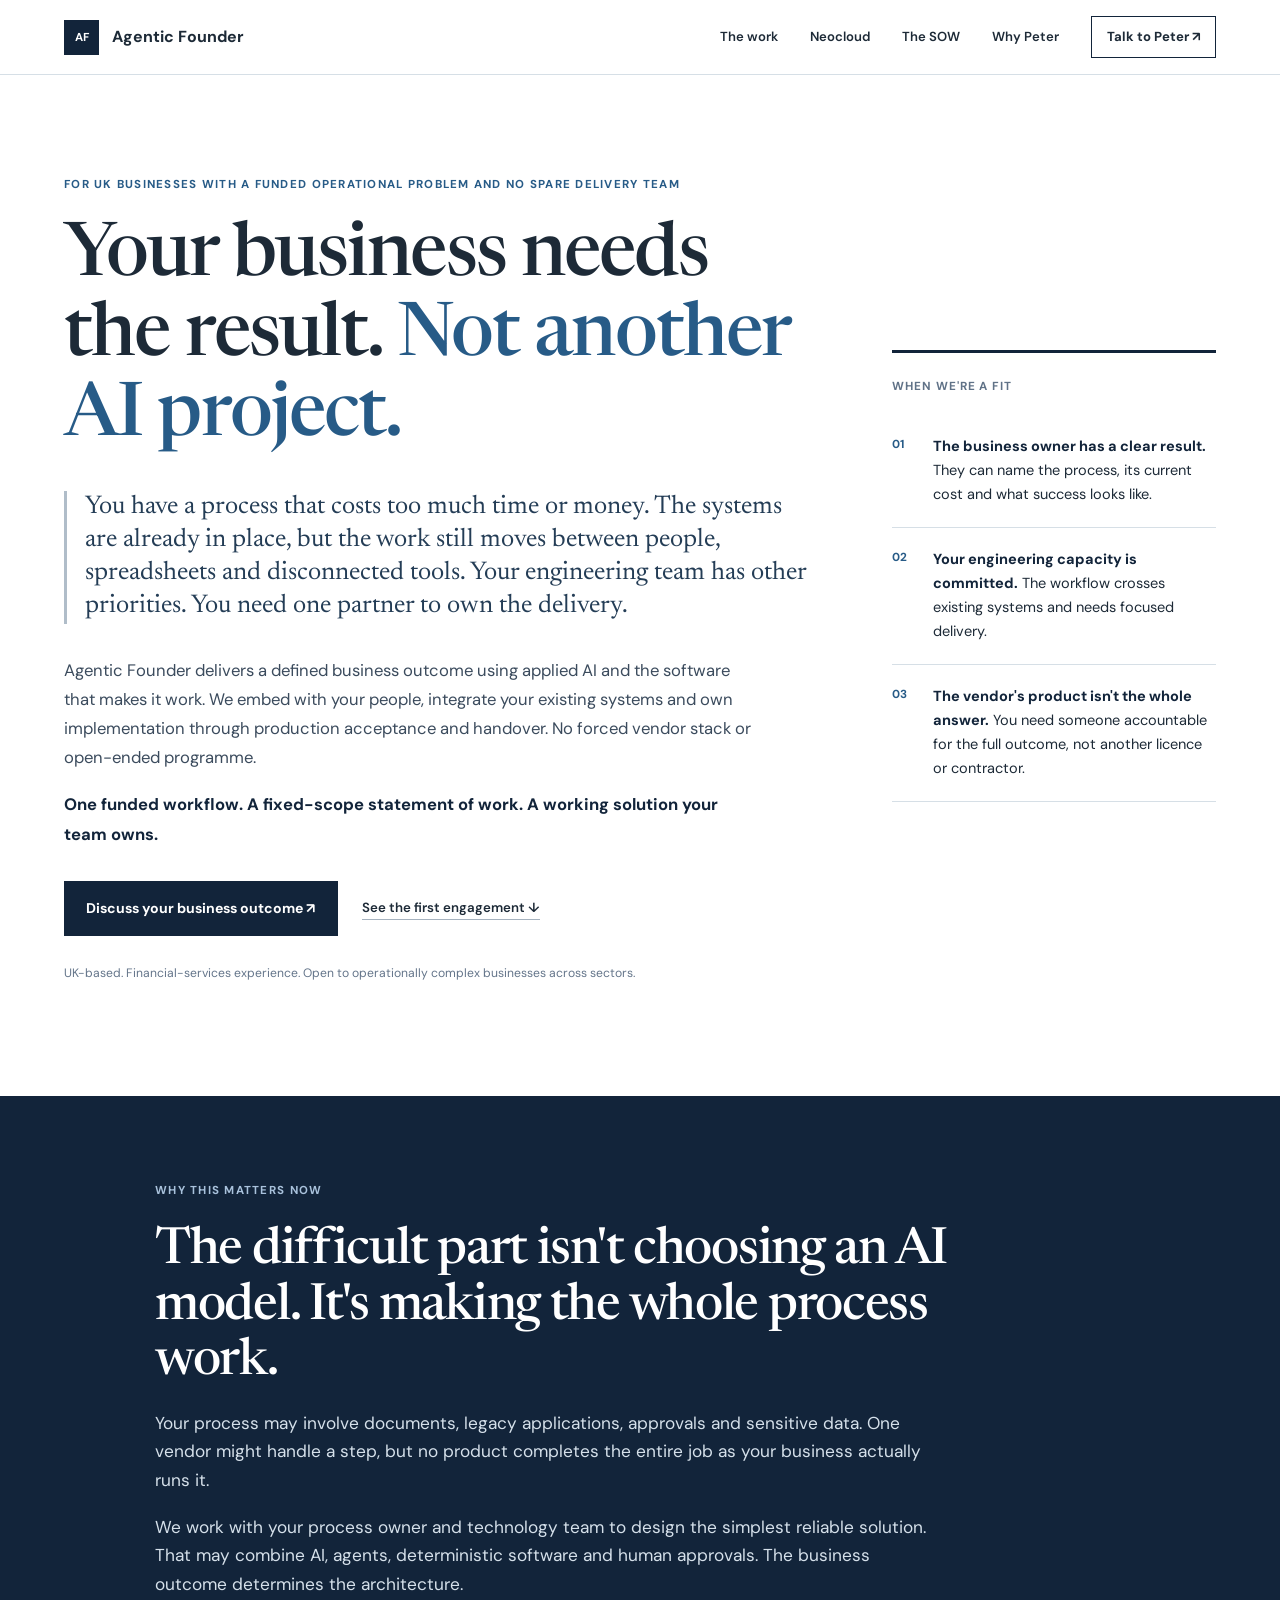
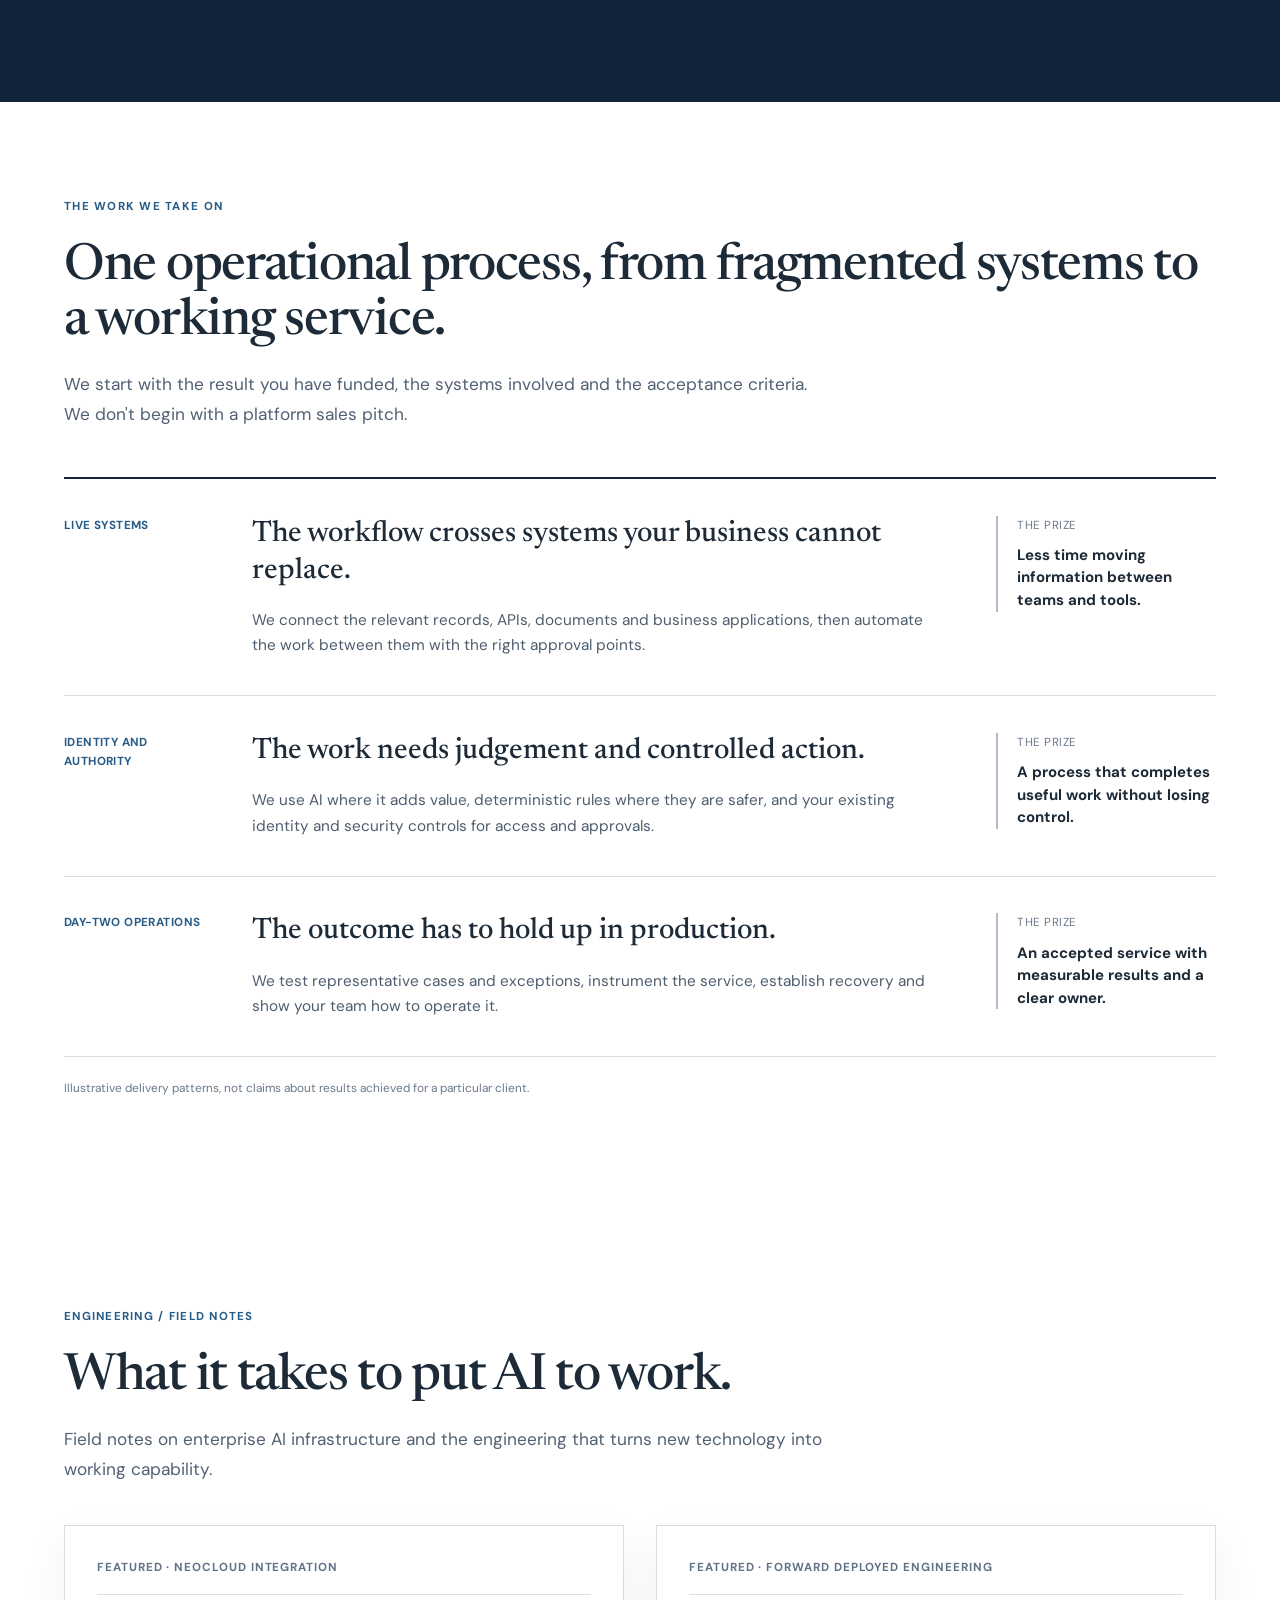
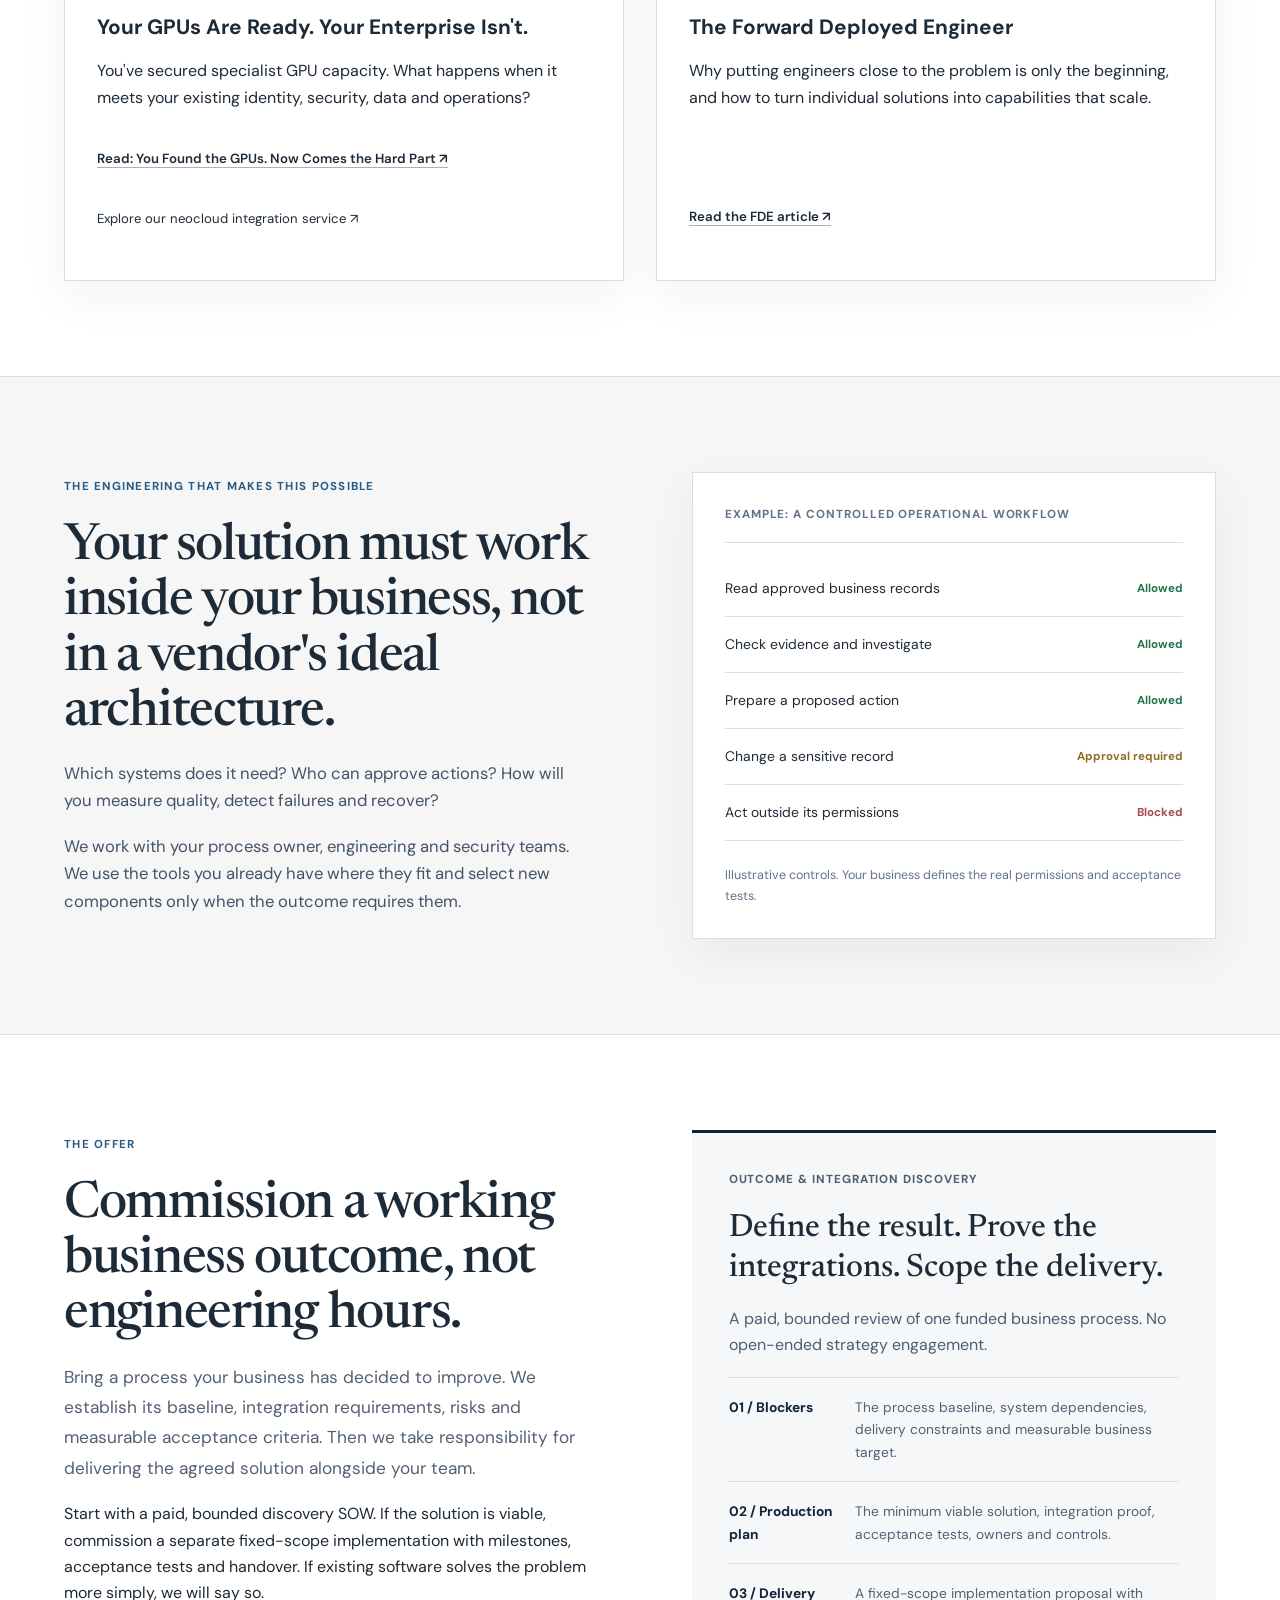
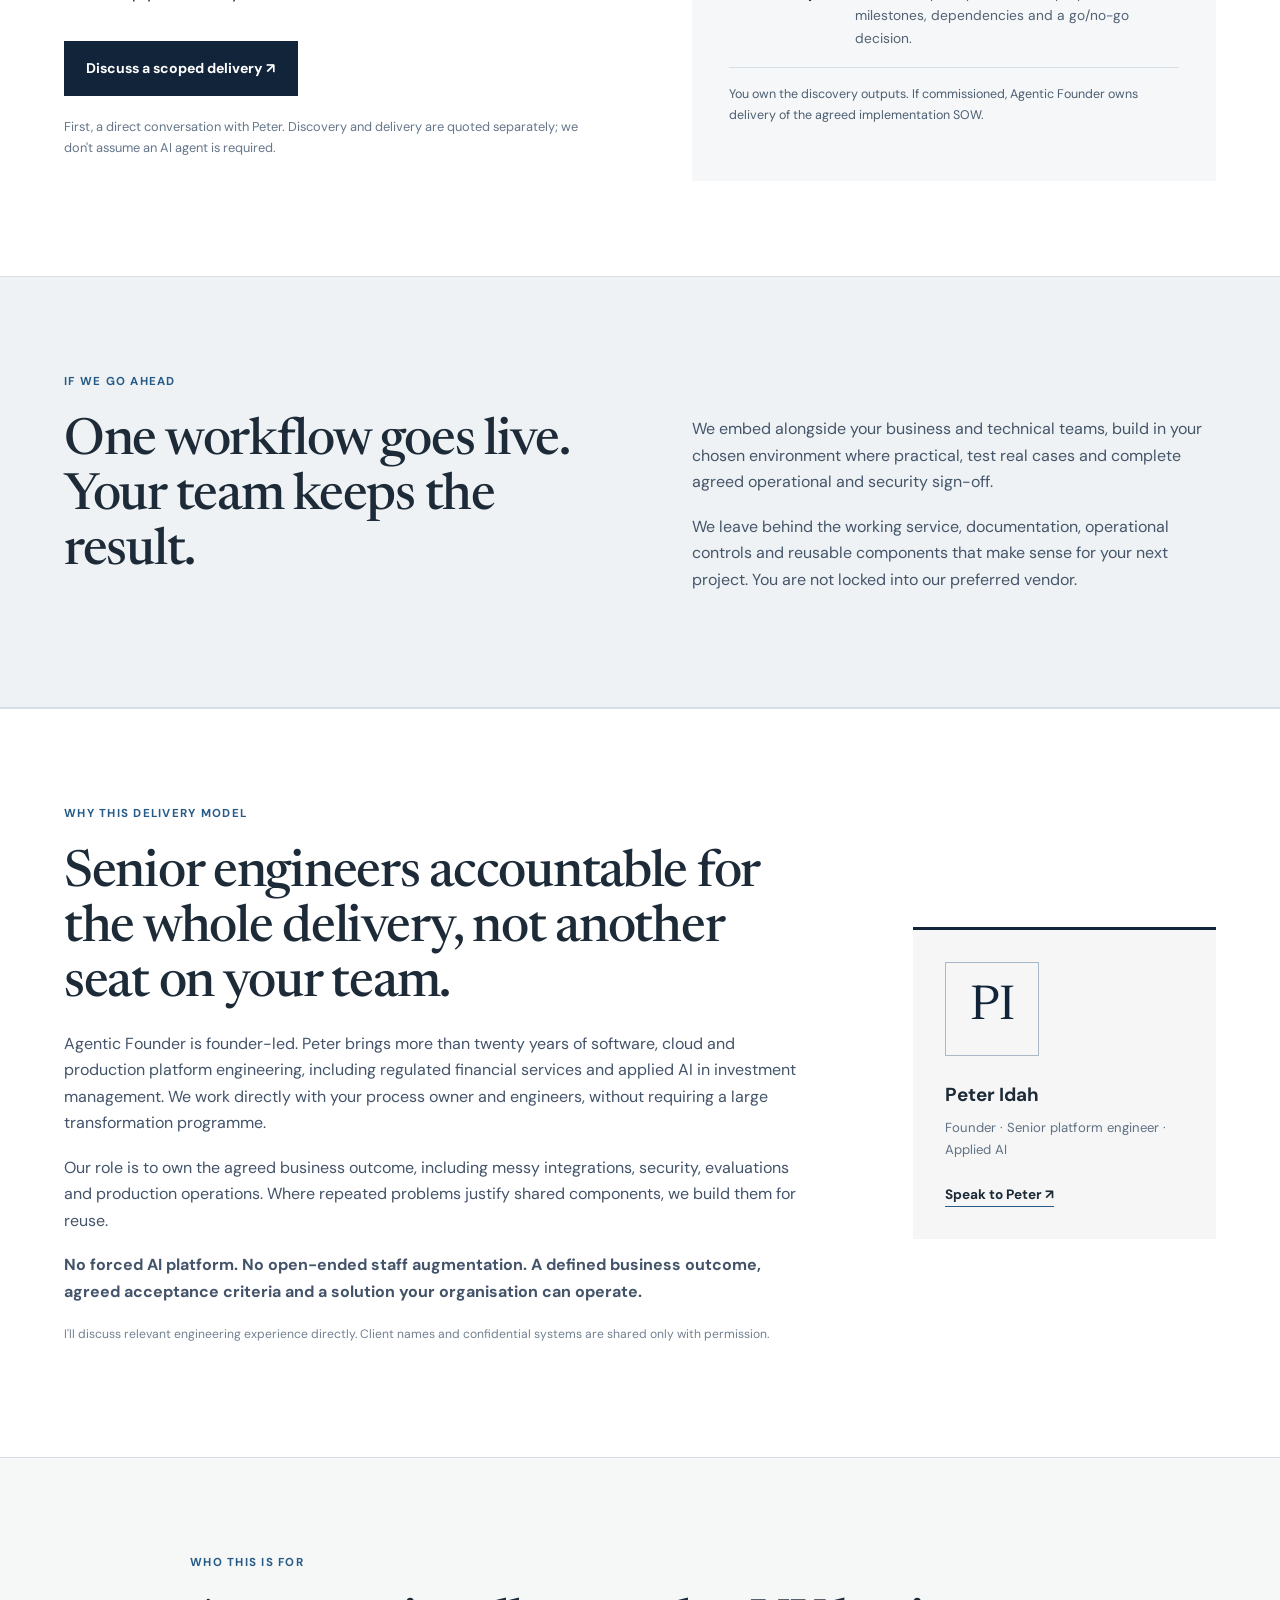
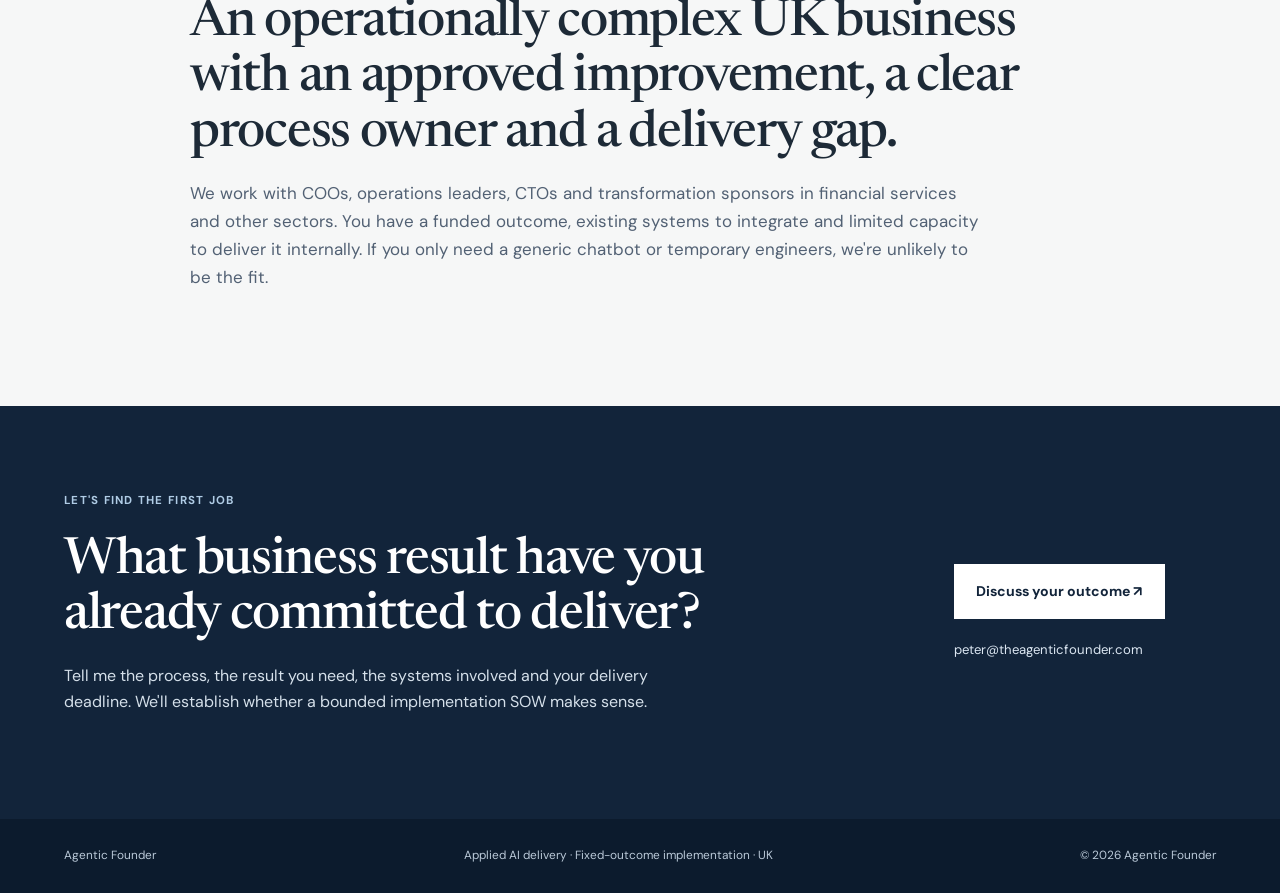
==== commit fd4f4546: "Feature neocloud and FDE articles prominently on homepage" ====
--- a/index.html
+++ b/index.html
@@ -11,7 +11,7 @@
 <section class="hero" id="home"><div class="wrap hero-layout"><div class="hero-copy"><p class="eyebrow">For UK businesses with a funded operational problem and no spare delivery team</p><h1>Your business needs the result. <em>Not another AI project.</em></h1><p class="hero-quote">You have a process that costs too much time or money. The systems are already in place, but the work still moves between people, spreadsheets and disconnected tools. Your engineering team has other priorities. You need one partner to own the delivery.</p><p class="lead">Agentic Founder delivers a defined business outcome using applied AI and the software that makes it work. We embed with your people, integrate your existing systems and own implementation through production acceptance and handover. No forced vendor stack or open-ended programme.</p><p class="lead"><strong>One funded workflow. A fixed-scope statement of work. A working solution your team owns.</strong></p><div class="actions"><a class="button" href="mailto:peter@theagenticfounder.com?subject=Our%20funded%20business%20outcome&body=Our%20firm%3A%0D%0A%0D%0AOur%20funded%20business%20outcome%3A%0D%0A%0D%0ASystems%20and%20delivery%20deadline%3A%0D%0A">Discuss your business outcome ↗</a><a class="text-link" href="#offer">See the first engagement ↓</a></div><p class="hero-note">UK-based. Financial-services experience. Open to operationally complex businesses across sectors.</p></div><aside class="hero-proof"><p class="proof-label">When we're a fit</p><div class="proof-item"><span>01</span><p><strong>The business owner has a clear result.</strong> They can name the process, its current cost and what success looks like.</p></div><div class="proof-item"><span>02</span><p><strong>Your engineering capacity is committed.</strong> The workflow crosses existing systems and needs focused delivery.</p></div><div class="proof-item"><span>03</span><p><strong>The vendor's product isn't the whole answer.</strong> You need someone accountable for the full outcome, not another licence or contractor.</p></div></aside></div></section>
 <section class="trigger"><div class="wrap trigger-inner"><p class="eyebrow">Why this matters now</p><h2>The difficult part isn't choosing an AI model. It's making the whole process work.</h2><p>Your process may involve documents, legacy applications, approvals and sensitive data. One vendor might handle a step, but no product completes the entire job as your business actually runs it.</p><p>We work with your process owner and technology team to design the simplest reliable solution. That may combine AI, agents, deterministic software and human approvals. The business outcome determines the architecture.</p></div></section>
 <section class="section work" id="the-work"><div class="wrap"><p class="eyebrow">The work we take on</p><h2>One operational process, from fragmented systems to a working service.</h2><p class="section-lead">We start with the result you have funded, the systems involved and the acceptance criteria. We don't begin with a platform sales pitch.</p><div class="work-list"><article class="work-item"><div class="work-number">Live systems</div><div><h3>The workflow crosses systems your business cannot replace.</h3><p>We connect the relevant records, APIs, documents and business applications, then automate the work between them with the right approval points.</p></div><div class="work-outcome">The prize<strong>Less time moving information between teams and tools.</strong></div></article><article class="work-item"><div class="work-number">Identity and authority</div><div><h3>The work needs judgement and controlled action.</h3><p>We use AI where it adds value, deterministic rules where they are safer, and your existing identity and security controls for access and approvals.</p></div><div class="work-outcome">The prize<strong>A process that completes useful work without losing control.</strong></div></article><article class="work-item"><div class="work-number">Day-two operations</div><div><h3>The outcome has to hold up in production.</h3><p>We test representative cases and exceptions, instrument the service, establish recovery and show your team how to operate it.</p></div><div class="work-outcome">The prize<strong>An accepted service with measurable results and a clear owner.</strong></div></article></div><p class="illustration">Illustrative delivery patterns, not claims about results achieved for a particular client.</p></div></section>
-<section class="section" id="engineering"><div class="wrap boundary-layout"><div><p class="eyebrow">Engineering / Field notes</p><h2>Your GPUs are ready. Your enterprise isn’t.</h2><p class="section-lead">Specialist GPU capacity is only useful when it works with your existing identity, security, data and operations. Explore the engineering behind bringing neocloud workloads into production.</p><div class="actions"><a class="button" href="/neocloud/">Explore neocloud integration ↗</a><a class="text-link" href="/neocloud/integration-surface">Read the analysis ↗</a></div></div><div class="boundary-panel"><p class="panel-label">Featured analysis · Neocloud</p><h3>You Found the GPUs. Now Comes the Hard Part.</h3><p>What happens between securing specialist GPU capacity and running your first enterprise workload?</p><a class="text-link" href="/neocloud/integration-surface">Read the field note ↗</a></div></div></section>
+<section class="section" id="engineering"><div class="wrap"><p class="eyebrow">Engineering / Field notes</p><h2>What it takes to put AI to work.</h2><p class="section-lead">Field notes on enterprise AI infrastructure and the engineering that turns new technology into working capability.</p><div class="boundary-layout" style="align-items:stretch;margin-top:2.5rem;gap:2rem"><article class="boundary-panel" style="display:flex;flex-direction:column"><p class="panel-label">Featured · Neocloud integration</p><h3>Your GPUs Are Ready. Your Enterprise Isn't.</h3><p>You've secured specialist GPU capacity. What happens when it meets your existing identity, security, data and operations?</p><p style="margin-top:auto;padding-top:1rem"><a class="text-link" href="/neocloud/integration-surface">Read: You Found the GPUs. Now Comes the Hard Part ↗</a></p><p style="font-size:.82rem;margin-top:1.1rem"><a href="/neocloud/">Explore our neocloud integration service ↗</a></p></article><article class="boundary-panel" style="display:flex;flex-direction:column"><p class="panel-label">Featured · Forward deployed engineering</p><h3>The Forward Deployed Engineer</h3><p>Why putting engineers close to the problem is only the beginning, and how to turn individual solutions into capabilities that scale.</p><p style="margin-top:auto;padding-top:1rem"><a class="text-link" href="/fde-guide.html">Read the FDE article ↗</a></p></article></div></div></section>
 <section class="section boundary"><div class="wrap boundary-layout"><div><p class="eyebrow">The engineering that makes this possible</p><h2>Your solution must work inside your business, not in a vendor's ideal architecture.</h2><p>Which systems does it need? Who can approve actions? How will you measure quality, detect failures and recover?</p><p>We work with your process owner, engineering and security teams. We use the tools you already have where they fit and select new components only when the outcome requires them.</p></div><div class="boundary-panel"><p class="panel-label">Example: a controlled operational workflow</p><div class="permission"><span>Read approved business records</span><strong class="allowed">Allowed</strong></div><div class="permission"><span>Check evidence and investigate</span><strong class="allowed">Allowed</strong></div><div class="permission"><span>Prepare a proposed action</span><strong class="allowed">Allowed</strong></div><div class="permission"><span>Change a sensitive record</span><strong class="review">Approval required</strong></div><div class="permission"><span>Act outside its permissions</span><strong class="blocked">Blocked</strong></div><p class="panel-foot">Illustrative controls. Your business defines the real permissions and acceptance tests.</p></div></div></section>
 <section class="section offer" id="offer"><div class="wrap offer-layout"><div><p class="eyebrow">The offer</p><h2>Commission a working business outcome, not engineering hours.</h2><p class="section-lead">Bring a process your business has decided to improve. We establish its baseline, integration requirements, risks and measurable acceptance criteria. Then we take responsibility for delivering the agreed solution alongside your team.</p><p>Start with a paid, bounded discovery SOW. If the solution is viable, commission a separate fixed-scope implementation with milestones, acceptance tests and handover. If existing software solves the problem more simply, we will say so.</p><a class="button" href="mailto:peter@theagenticfounder.com?subject=Outcome%20Discovery&body=Firm%20and%20role%3A%0D%0A%0D%0AThe%20process%20we%20want%20to%20change%3A%0D%0A%0D%0AApproximate%20monthly%20volume%20or%20time%20spent%3A%0D%0A%0D%0AExisting%20systems%20and%20delivery%20gap%3A%0D%0A">Discuss a scoped delivery ↗</a><p class="offer-small">First, a direct conversation with Peter. Discovery and delivery are quoted separately; we don't assume an AI agent is required.</p></div><div class="offer-sheet"><p class="sheet-label">Outcome & Integration Discovery</p><h3>Define the result. Prove the integrations. Scope the delivery.</h3><p>A paid, bounded review of one funded business process. No open-ended strategy engagement.</p><div class="sheet-row"><strong>01 / Blockers</strong><span>The process baseline, system dependencies, delivery constraints and measurable business target.</span></div><div class="sheet-row"><strong>02 / Production plan</strong><span>The minimum viable solution, integration proof, acceptance tests, owners and controls.</span></div><div class="sheet-row"><strong>03 / Delivery</strong><span>A fixed-scope implementation proposal with milestones, dependencies and a go/no-go decision.</span></div><p class="sheet-foot">You own the discovery outputs. If commissioned, Agentic Founder owns delivery of the agreed implementation SOW.</p></div></div></section>
 <section class="section next"><div class="wrap next-layout"><div><p class="eyebrow">If we go ahead</p><h2>One workflow goes live. Your team keeps the result.</h2></div><div><p>We embed alongside your business and technical teams, build in your chosen environment where practical, test real cases and complete agreed operational and security sign-off.</p><p>We leave behind the working service, documentation, operational controls and reusable components that make sense for your next project. You are not locked into our preferred vendor.</p></div></div></section>
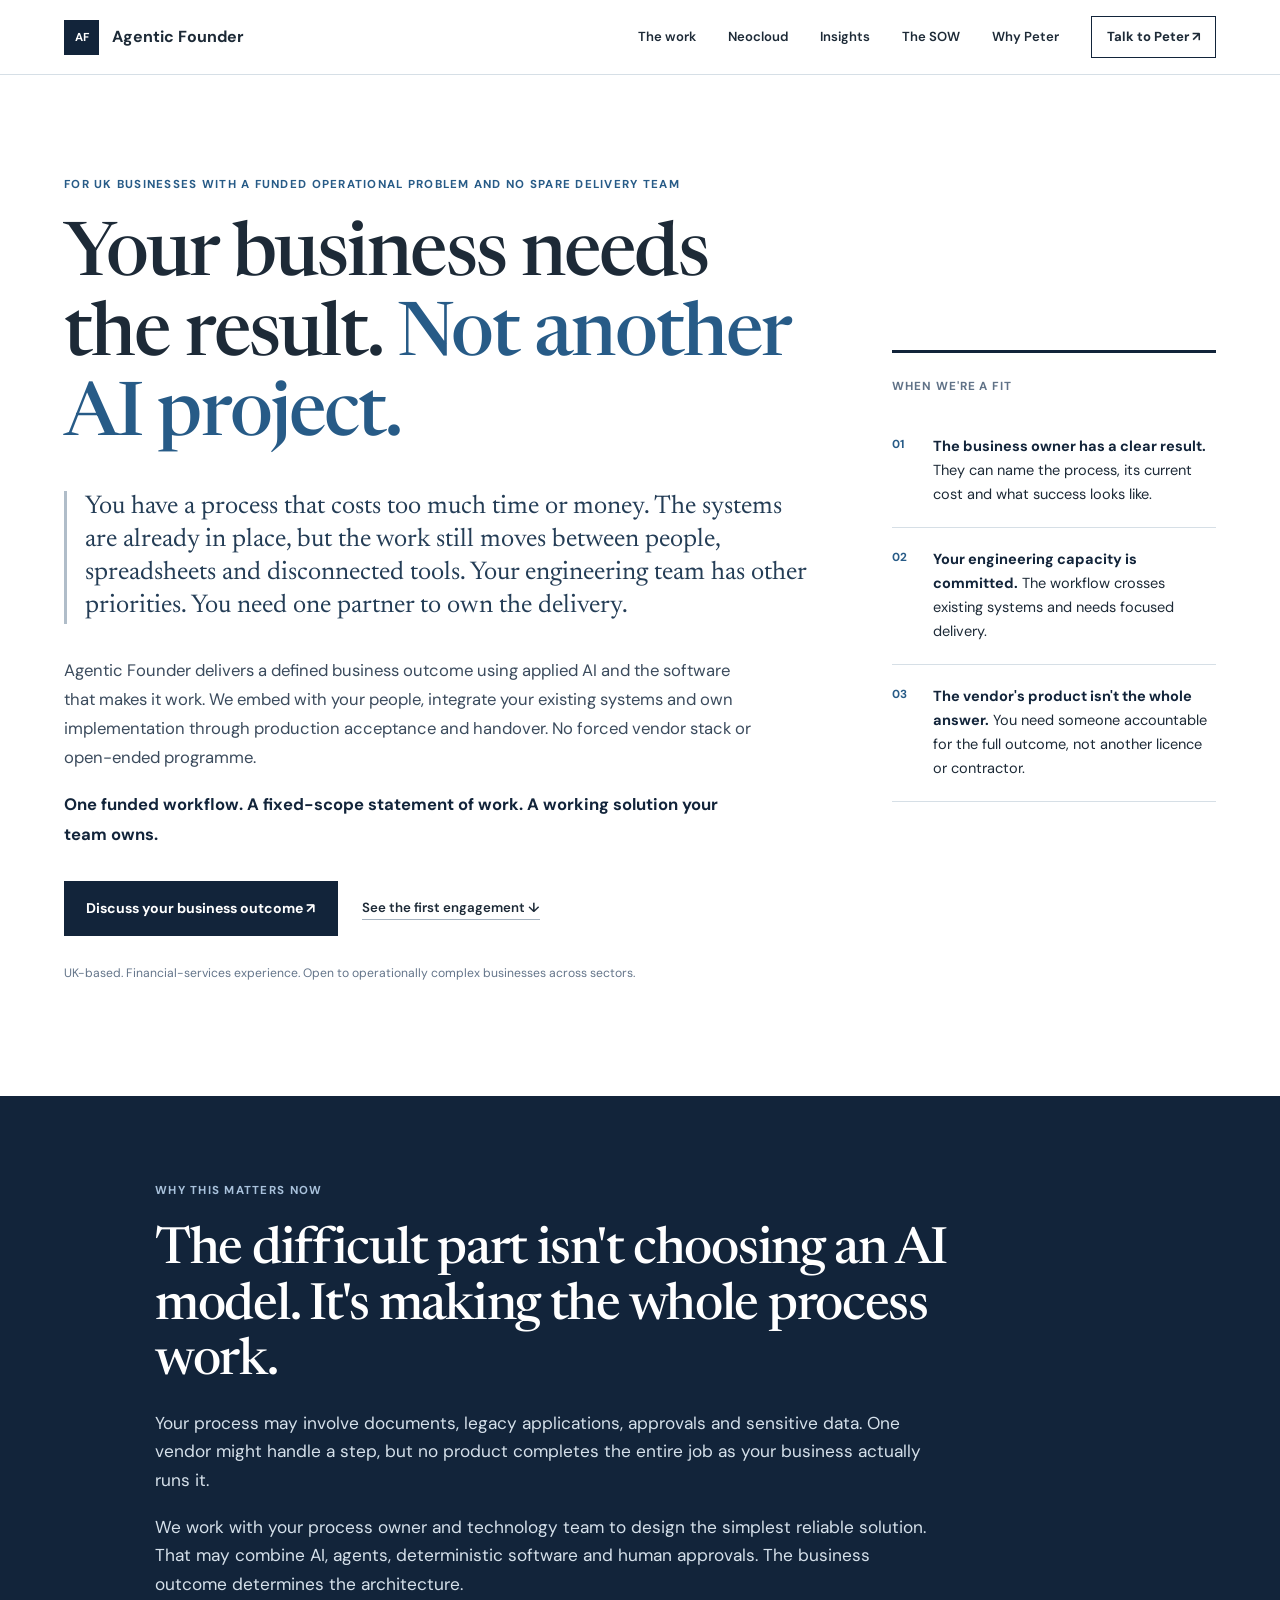
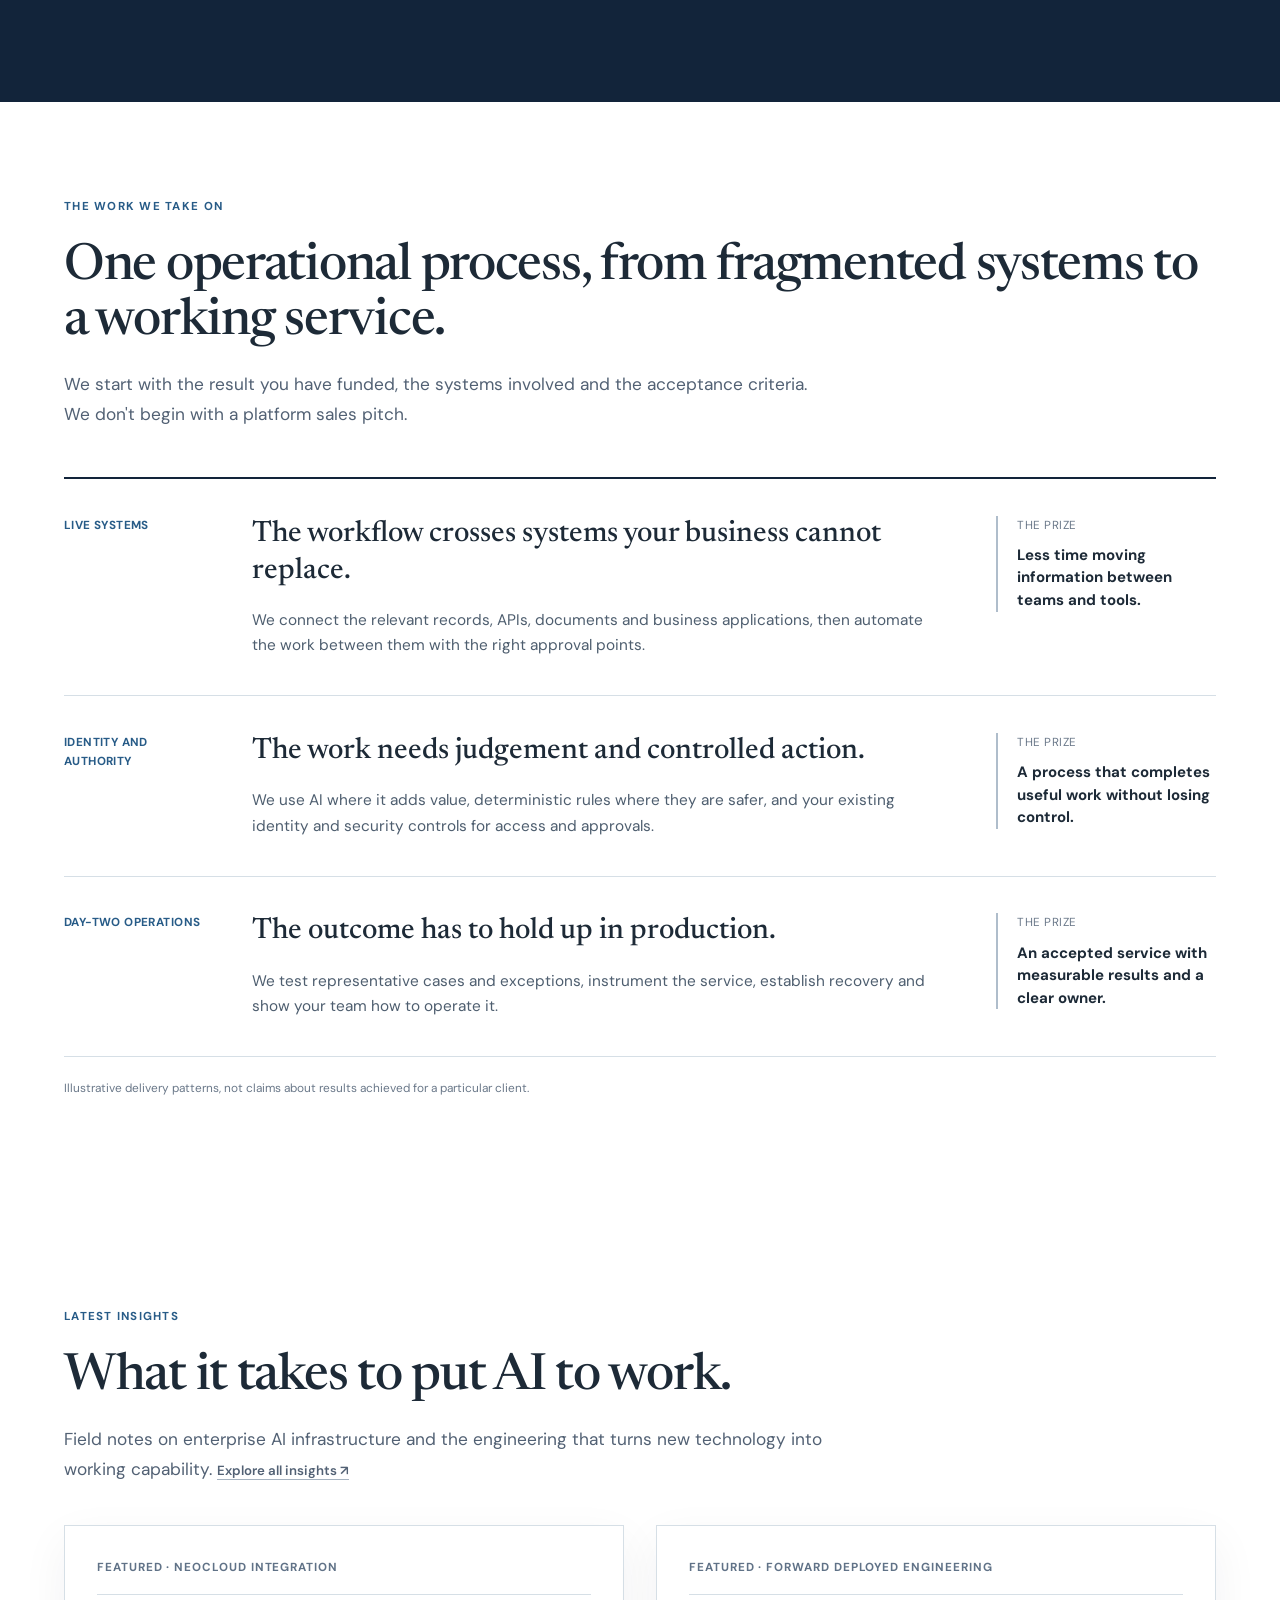
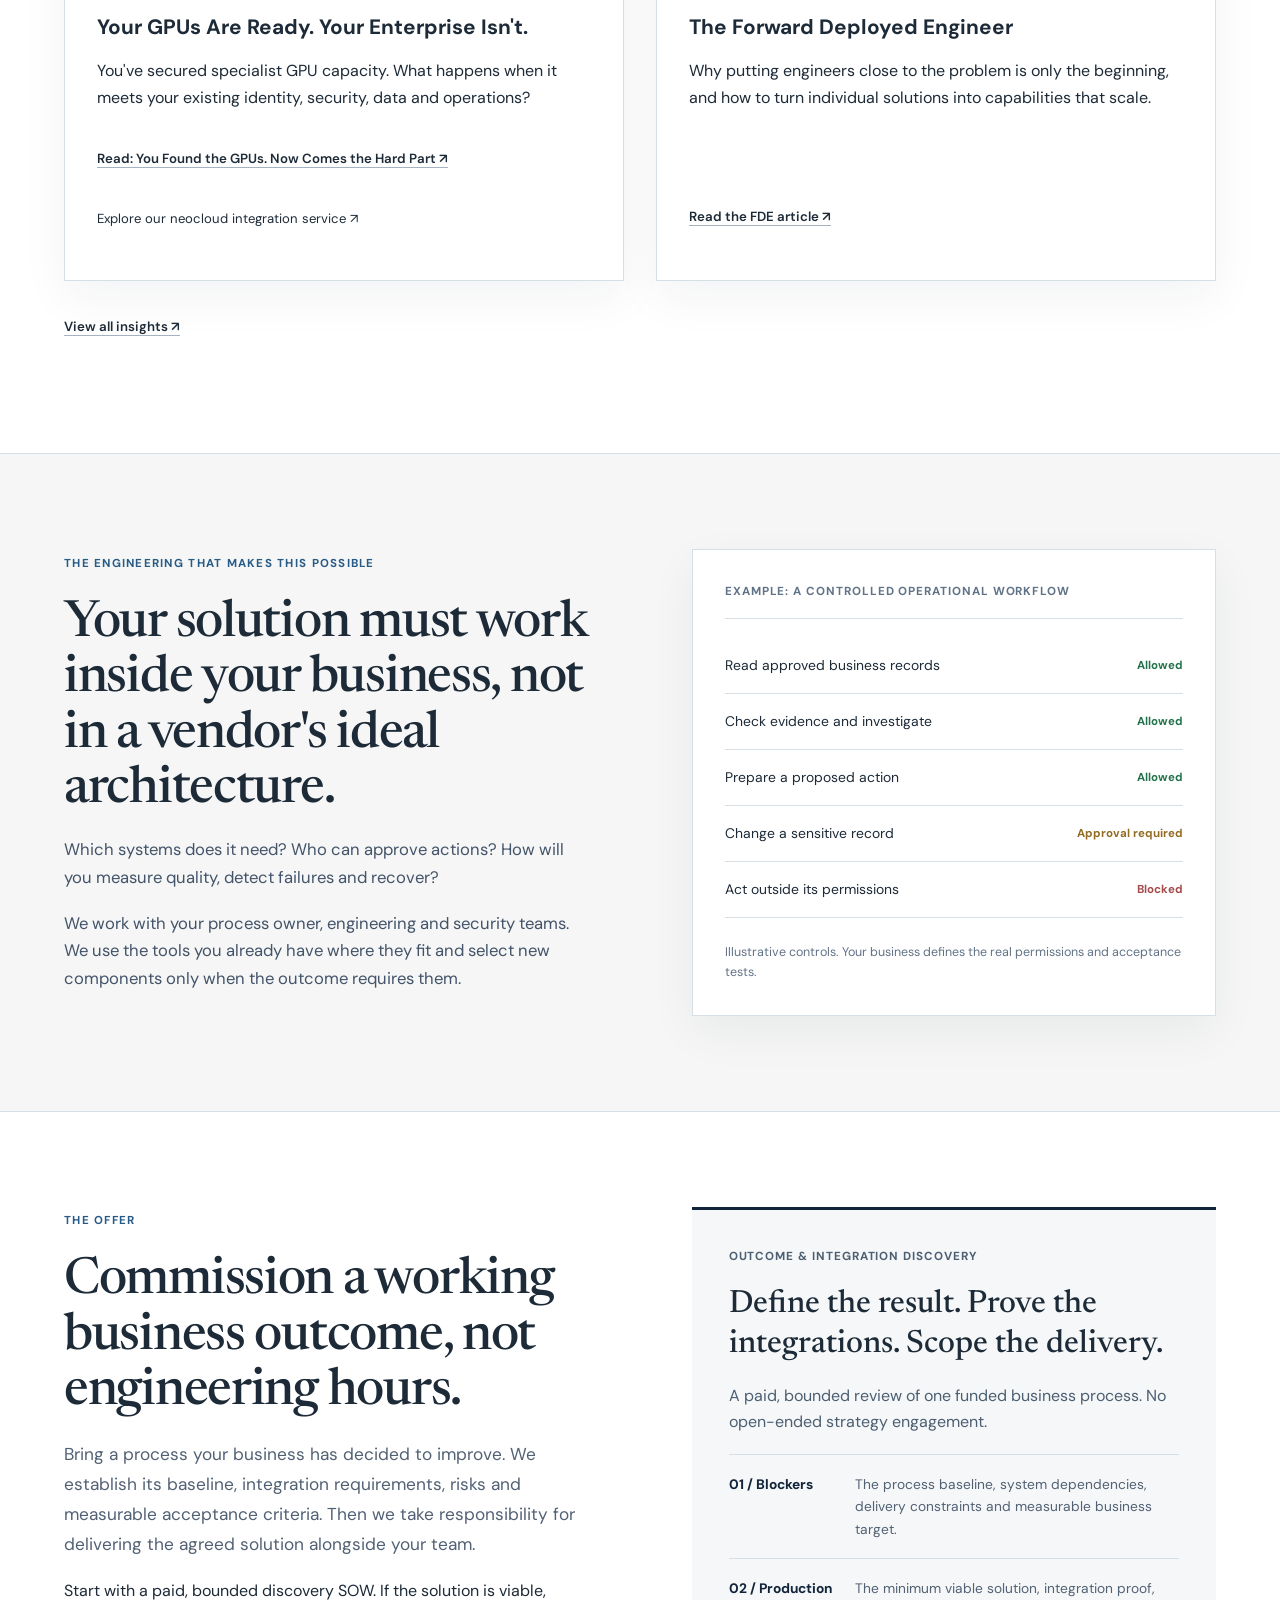
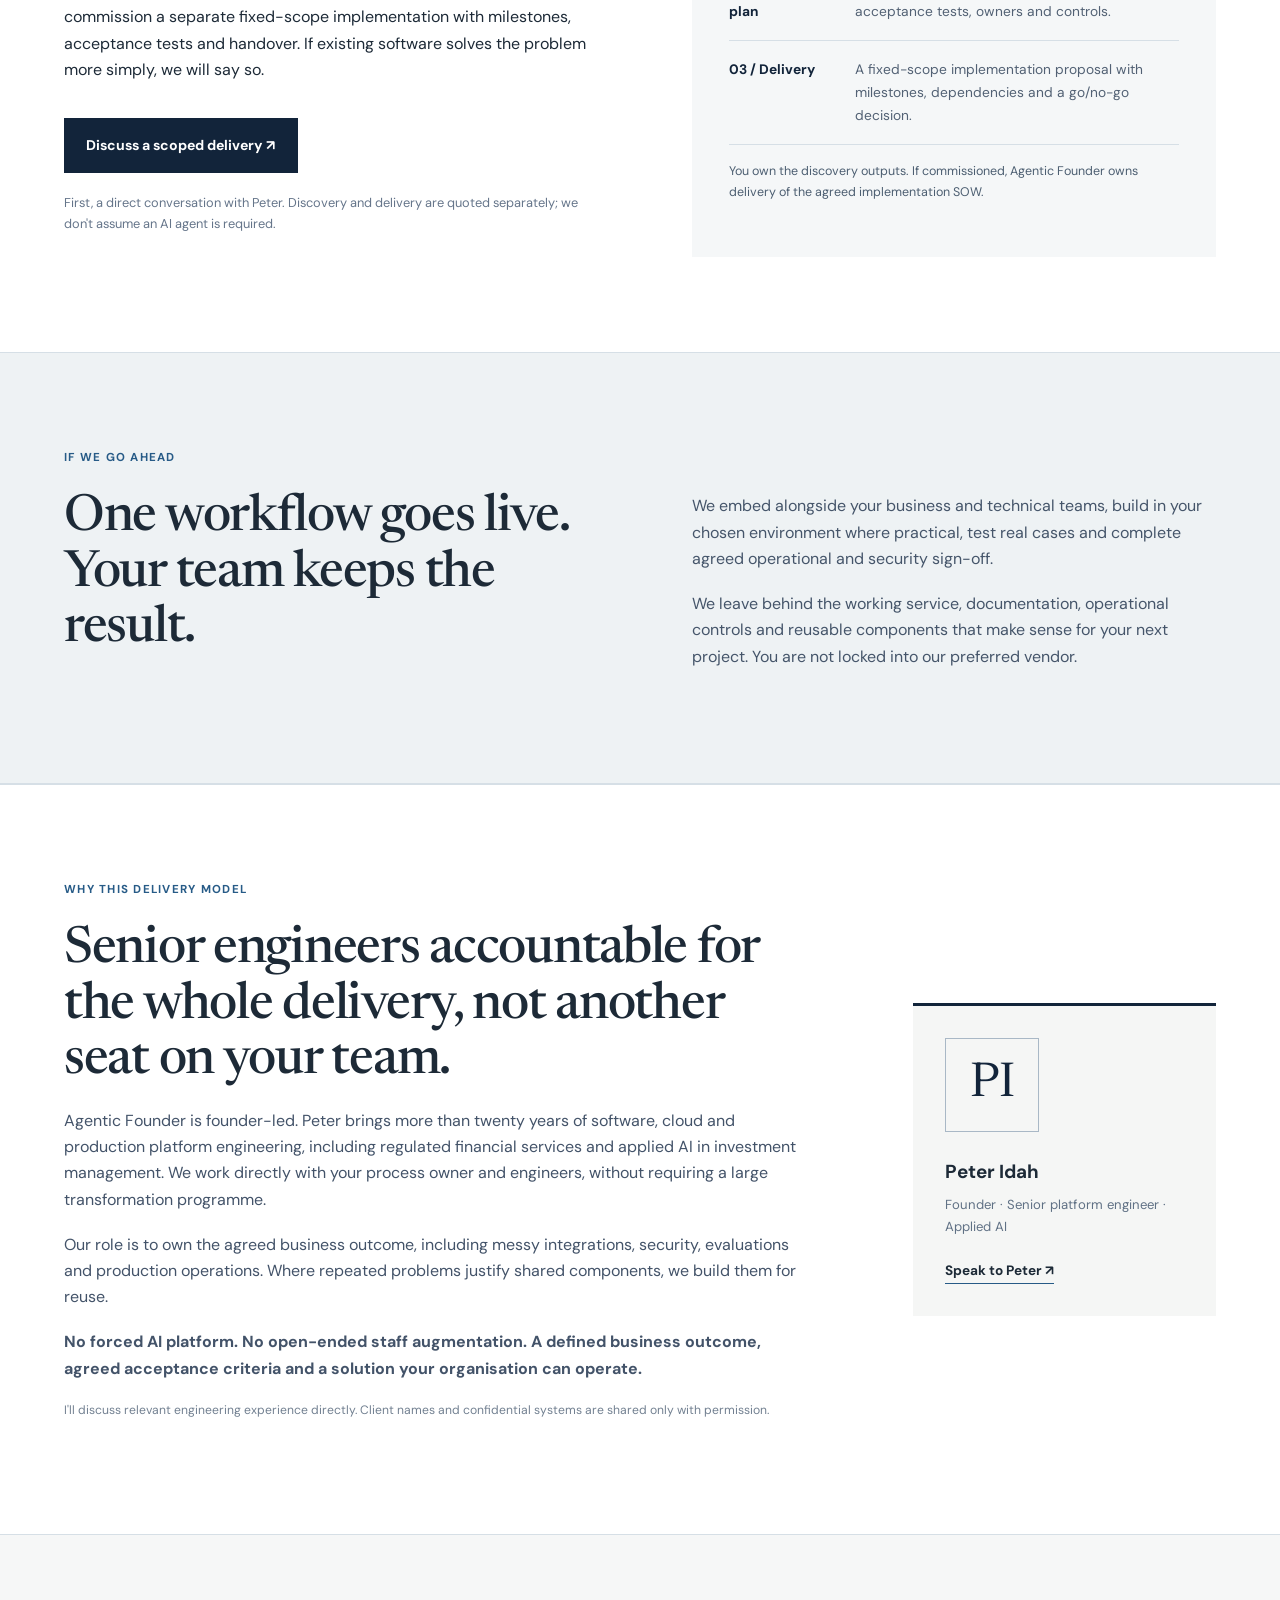
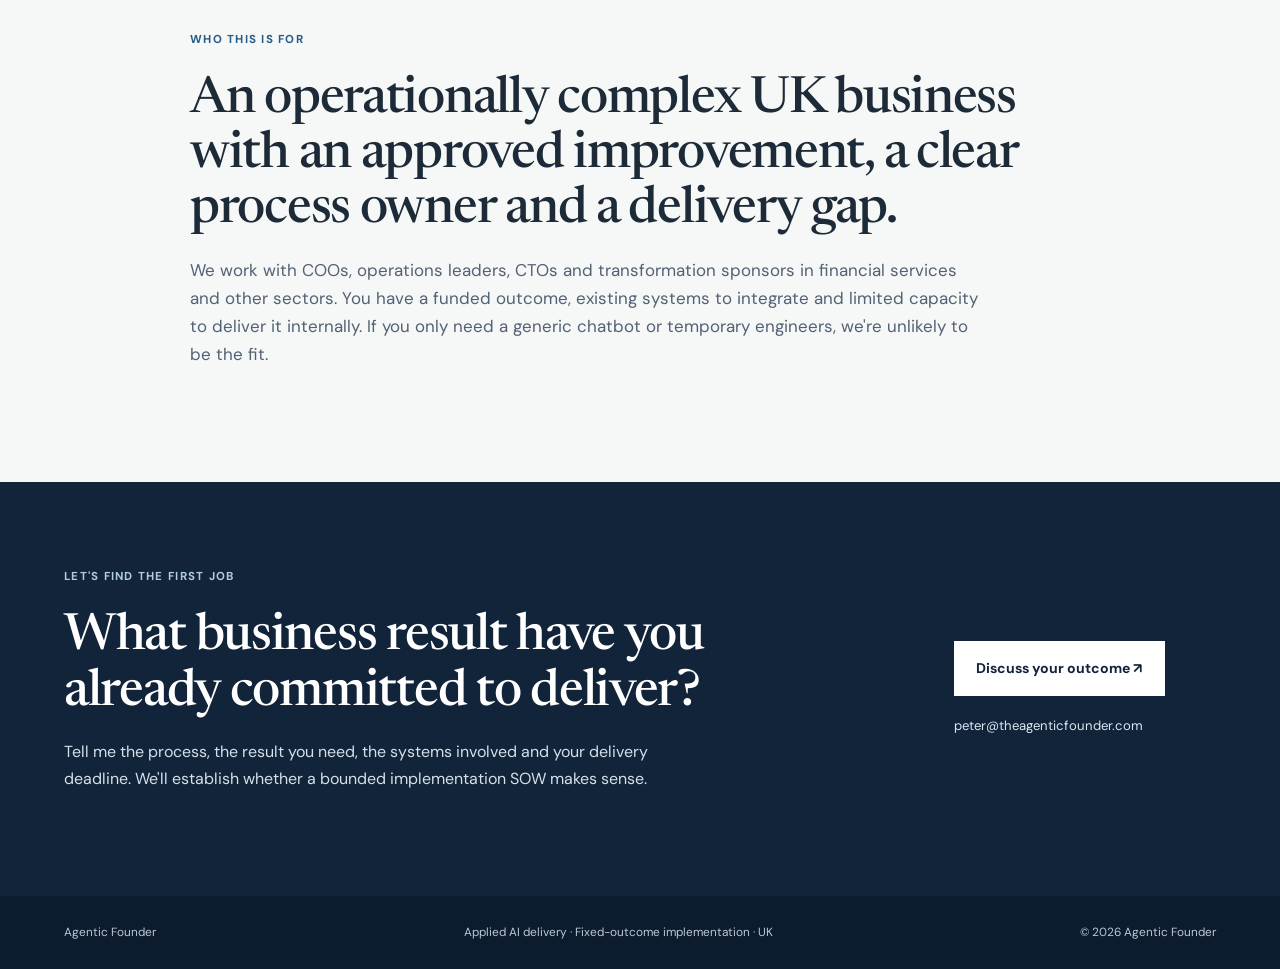
==== commit c318829f: "Add Insights navigation and link homepage articles to hub" ====
--- a/index.html
+++ b/index.html
@@ -6,12 +6,12 @@
 <link rel="preconnect" href="https://fonts.googleapis.com"><link rel="preconnect" href="https://fonts.gstatic.com" crossorigin><link href="https://fonts.googleapis.com/css2?family=DM+Sans:wght@400;500;600;700&family=Newsreader:opsz,wght@6..72,450;6..72,550&display=swap" rel="stylesheet"><link rel="stylesheet" href="style.css">
 <script type="application/ld+json">{"@context":"https://schema.org","@type":"ProfessionalService","name":"Agentic Founder","url":"https://theagenticfounder.com/","founder":{"@type":"Person","name":"Peter Idah"},"areaServed":"United Kingdom","email":"peter@theagenticfounder.com"}</script></head>
 <body><a class="skip" href="#main">Skip to content</a>
-<nav class="nav" id="nav"><div class="wrap nav-inner"><a class="brand" href="#home"><span class="brand-mark">AF</span>Agentic Founder</a><div class="nav-links"><a href="#the-work">The work</a><a href="/neocloud/">Neocloud</a><a href="#offer">The SOW</a><a href="#why-me">Why Peter</a></div><a class="nav-cta" href="mailto:peter@theagenticfounder.com?subject=Agentic%20Founder%20-%20business%20outcome%20conversation">Talk to Peter ↗</a><button class="nav-toggle" aria-label="Open menu" aria-expanded="false"><span></span><span></span><span></span></button></div><div class="nav-mobile"><a href="#the-work">The opportunity</a><a href="/neocloud/">Neocloud</a><a href="#offer">The SOW</a><a href="#why-me">Why Peter</a><a href="mailto:peter@theagenticfounder.com?subject=Business%20outcome%20conversation">Talk to Peter</a></div></nav>
+<nav class="nav" id="nav"><div class="wrap nav-inner"><a class="brand" href="#home"><span class="brand-mark">AF</span>Agentic Founder</a><div class="nav-links"><a href="#the-work">The work</a><a href="/neocloud/">Neocloud</a><a href="/insights/">Insights</a><a href="#offer">The SOW</a><a href="#why-me">Why Peter</a></div><a class="nav-cta" href="mailto:peter@theagenticfounder.com?subject=Agentic%20Founder%20-%20business%20outcome%20conversation">Talk to Peter ↗</a><button class="nav-toggle" aria-label="Open menu" aria-expanded="false"><span></span><span></span><span></span></button></div><div class="nav-mobile"><a href="#the-work">The opportunity</a><a href="/neocloud/">Neocloud</a><a href="#offer">The SOW</a><a href="#why-me">Why Peter</a><a href="mailto:peter@theagenticfounder.com?subject=Business%20outcome%20conversation">Talk to Peter</a></div></nav>
 <main id="main">
 <section class="hero" id="home"><div class="wrap hero-layout"><div class="hero-copy"><p class="eyebrow">For UK businesses with a funded operational problem and no spare delivery team</p><h1>Your business needs the result. <em>Not another AI project.</em></h1><p class="hero-quote">You have a process that costs too much time or money. The systems are already in place, but the work still moves between people, spreadsheets and disconnected tools. Your engineering team has other priorities. You need one partner to own the delivery.</p><p class="lead">Agentic Founder delivers a defined business outcome using applied AI and the software that makes it work. We embed with your people, integrate your existing systems and own implementation through production acceptance and handover. No forced vendor stack or open-ended programme.</p><p class="lead"><strong>One funded workflow. A fixed-scope statement of work. A working solution your team owns.</strong></p><div class="actions"><a class="button" href="mailto:peter@theagenticfounder.com?subject=Our%20funded%20business%20outcome&body=Our%20firm%3A%0D%0A%0D%0AOur%20funded%20business%20outcome%3A%0D%0A%0D%0ASystems%20and%20delivery%20deadline%3A%0D%0A">Discuss your business outcome ↗</a><a class="text-link" href="#offer">See the first engagement ↓</a></div><p class="hero-note">UK-based. Financial-services experience. Open to operationally complex businesses across sectors.</p></div><aside class="hero-proof"><p class="proof-label">When we're a fit</p><div class="proof-item"><span>01</span><p><strong>The business owner has a clear result.</strong> They can name the process, its current cost and what success looks like.</p></div><div class="proof-item"><span>02</span><p><strong>Your engineering capacity is committed.</strong> The workflow crosses existing systems and needs focused delivery.</p></div><div class="proof-item"><span>03</span><p><strong>The vendor's product isn't the whole answer.</strong> You need someone accountable for the full outcome, not another licence or contractor.</p></div></aside></div></section>
 <section class="trigger"><div class="wrap trigger-inner"><p class="eyebrow">Why this matters now</p><h2>The difficult part isn't choosing an AI model. It's making the whole process work.</h2><p>Your process may involve documents, legacy applications, approvals and sensitive data. One vendor might handle a step, but no product completes the entire job as your business actually runs it.</p><p>We work with your process owner and technology team to design the simplest reliable solution. That may combine AI, agents, deterministic software and human approvals. The business outcome determines the architecture.</p></div></section>
 <section class="section work" id="the-work"><div class="wrap"><p class="eyebrow">The work we take on</p><h2>One operational process, from fragmented systems to a working service.</h2><p class="section-lead">We start with the result you have funded, the systems involved and the acceptance criteria. We don't begin with a platform sales pitch.</p><div class="work-list"><article class="work-item"><div class="work-number">Live systems</div><div><h3>The workflow crosses systems your business cannot replace.</h3><p>We connect the relevant records, APIs, documents and business applications, then automate the work between them with the right approval points.</p></div><div class="work-outcome">The prize<strong>Less time moving information between teams and tools.</strong></div></article><article class="work-item"><div class="work-number">Identity and authority</div><div><h3>The work needs judgement and controlled action.</h3><p>We use AI where it adds value, deterministic rules where they are safer, and your existing identity and security controls for access and approvals.</p></div><div class="work-outcome">The prize<strong>A process that completes useful work without losing control.</strong></div></article><article class="work-item"><div class="work-number">Day-two operations</div><div><h3>The outcome has to hold up in production.</h3><p>We test representative cases and exceptions, instrument the service, establish recovery and show your team how to operate it.</p></div><div class="work-outcome">The prize<strong>An accepted service with measurable results and a clear owner.</strong></div></article></div><p class="illustration">Illustrative delivery patterns, not claims about results achieved for a particular client.</p></div></section>
-<section class="section" id="engineering"><div class="wrap"><p class="eyebrow">Engineering / Field notes</p><h2>What it takes to put AI to work.</h2><p class="section-lead">Field notes on enterprise AI infrastructure and the engineering that turns new technology into working capability.</p><div class="boundary-layout" style="align-items:stretch;margin-top:2.5rem;gap:2rem"><article class="boundary-panel" style="display:flex;flex-direction:column"><p class="panel-label">Featured · Neocloud integration</p><h3>Your GPUs Are Ready. Your Enterprise Isn't.</h3><p>You've secured specialist GPU capacity. What happens when it meets your existing identity, security, data and operations?</p><p style="margin-top:auto;padding-top:1rem"><a class="text-link" href="/neocloud/integration-surface">Read: You Found the GPUs. Now Comes the Hard Part ↗</a></p><p style="font-size:.82rem;margin-top:1.1rem"><a href="/neocloud/">Explore our neocloud integration service ↗</a></p></article><article class="boundary-panel" style="display:flex;flex-direction:column"><p class="panel-label">Featured · Forward deployed engineering</p><h3>The Forward Deployed Engineer</h3><p>Why putting engineers close to the problem is only the beginning, and how to turn individual solutions into capabilities that scale.</p><p style="margin-top:auto;padding-top:1rem"><a class="text-link" href="/fde-guide.html">Read the FDE article ↗</a></p></article></div></div></section>
+<section class="section" id="engineering"><div class="wrap"><p class="eyebrow">Latest insights</p><h2>What it takes to put AI to work.</h2><p class="section-lead">Field notes on enterprise AI infrastructure and the engineering that turns new technology into working capability. <a class="text-link" href="/insights/">Explore all insights ↗</a></p><div class="boundary-layout" style="align-items:stretch;margin-top:2.5rem;gap:2rem"><article class="boundary-panel" style="display:flex;flex-direction:column"><p class="panel-label">Featured · Neocloud integration</p><h3>Your GPUs Are Ready. Your Enterprise Isn't.</h3><p>You've secured specialist GPU capacity. What happens when it meets your existing identity, security, data and operations?</p><p style="margin-top:auto;padding-top:1rem"><a class="text-link" href="/neocloud/integration-surface">Read: You Found the GPUs. Now Comes the Hard Part ↗</a></p><p style="font-size:.82rem;margin-top:1.1rem"><a href="/neocloud/">Explore our neocloud integration service ↗</a></p></article><article class="boundary-panel" style="display:flex;flex-direction:column"><p class="panel-label">Featured · Forward deployed engineering</p><h3>The Forward Deployed Engineer</h3><p>Why putting engineers close to the problem is only the beginning, and how to turn individual solutions into capabilities that scale.</p><p style="margin-top:auto;padding-top:1rem"><a class="text-link" href="/fde-guide.html">Read the FDE article ↗</a></p></article></div><p style="margin-top:2rem"><a class="text-link" href="/insights/">View all insights ↗</a></p></div></section>
 <section class="section boundary"><div class="wrap boundary-layout"><div><p class="eyebrow">The engineering that makes this possible</p><h2>Your solution must work inside your business, not in a vendor's ideal architecture.</h2><p>Which systems does it need? Who can approve actions? How will you measure quality, detect failures and recover?</p><p>We work with your process owner, engineering and security teams. We use the tools you already have where they fit and select new components only when the outcome requires them.</p></div><div class="boundary-panel"><p class="panel-label">Example: a controlled operational workflow</p><div class="permission"><span>Read approved business records</span><strong class="allowed">Allowed</strong></div><div class="permission"><span>Check evidence and investigate</span><strong class="allowed">Allowed</strong></div><div class="permission"><span>Prepare a proposed action</span><strong class="allowed">Allowed</strong></div><div class="permission"><span>Change a sensitive record</span><strong class="review">Approval required</strong></div><div class="permission"><span>Act outside its permissions</span><strong class="blocked">Blocked</strong></div><p class="panel-foot">Illustrative controls. Your business defines the real permissions and acceptance tests.</p></div></div></section>
 <section class="section offer" id="offer"><div class="wrap offer-layout"><div><p class="eyebrow">The offer</p><h2>Commission a working business outcome, not engineering hours.</h2><p class="section-lead">Bring a process your business has decided to improve. We establish its baseline, integration requirements, risks and measurable acceptance criteria. Then we take responsibility for delivering the agreed solution alongside your team.</p><p>Start with a paid, bounded discovery SOW. If the solution is viable, commission a separate fixed-scope implementation with milestones, acceptance tests and handover. If existing software solves the problem more simply, we will say so.</p><a class="button" href="mailto:peter@theagenticfounder.com?subject=Outcome%20Discovery&body=Firm%20and%20role%3A%0D%0A%0D%0AThe%20process%20we%20want%20to%20change%3A%0D%0A%0D%0AApproximate%20monthly%20volume%20or%20time%20spent%3A%0D%0A%0D%0AExisting%20systems%20and%20delivery%20gap%3A%0D%0A">Discuss a scoped delivery ↗</a><p class="offer-small">First, a direct conversation with Peter. Discovery and delivery are quoted separately; we don't assume an AI agent is required.</p></div><div class="offer-sheet"><p class="sheet-label">Outcome & Integration Discovery</p><h3>Define the result. Prove the integrations. Scope the delivery.</h3><p>A paid, bounded review of one funded business process. No open-ended strategy engagement.</p><div class="sheet-row"><strong>01 / Blockers</strong><span>The process baseline, system dependencies, delivery constraints and measurable business target.</span></div><div class="sheet-row"><strong>02 / Production plan</strong><span>The minimum viable solution, integration proof, acceptance tests, owners and controls.</span></div><div class="sheet-row"><strong>03 / Delivery</strong><span>A fixed-scope implementation proposal with milestones, dependencies and a go/no-go decision.</span></div><p class="sheet-foot">You own the discovery outputs. If commissioned, Agentic Founder owns delivery of the agreed implementation SOW.</p></div></div></section>
 <section class="section next"><div class="wrap next-layout"><div><p class="eyebrow">If we go ahead</p><h2>One workflow goes live. Your team keeps the result.</h2></div><div><p>We embed alongside your business and technical teams, build in your chosen environment where practical, test real cases and complete agreed operational and security sign-off.</p><p>We leave behind the working service, documentation, operational controls and reusable components that make sense for your next project. You are not locked into our preferred vendor.</p></div></div></section>
